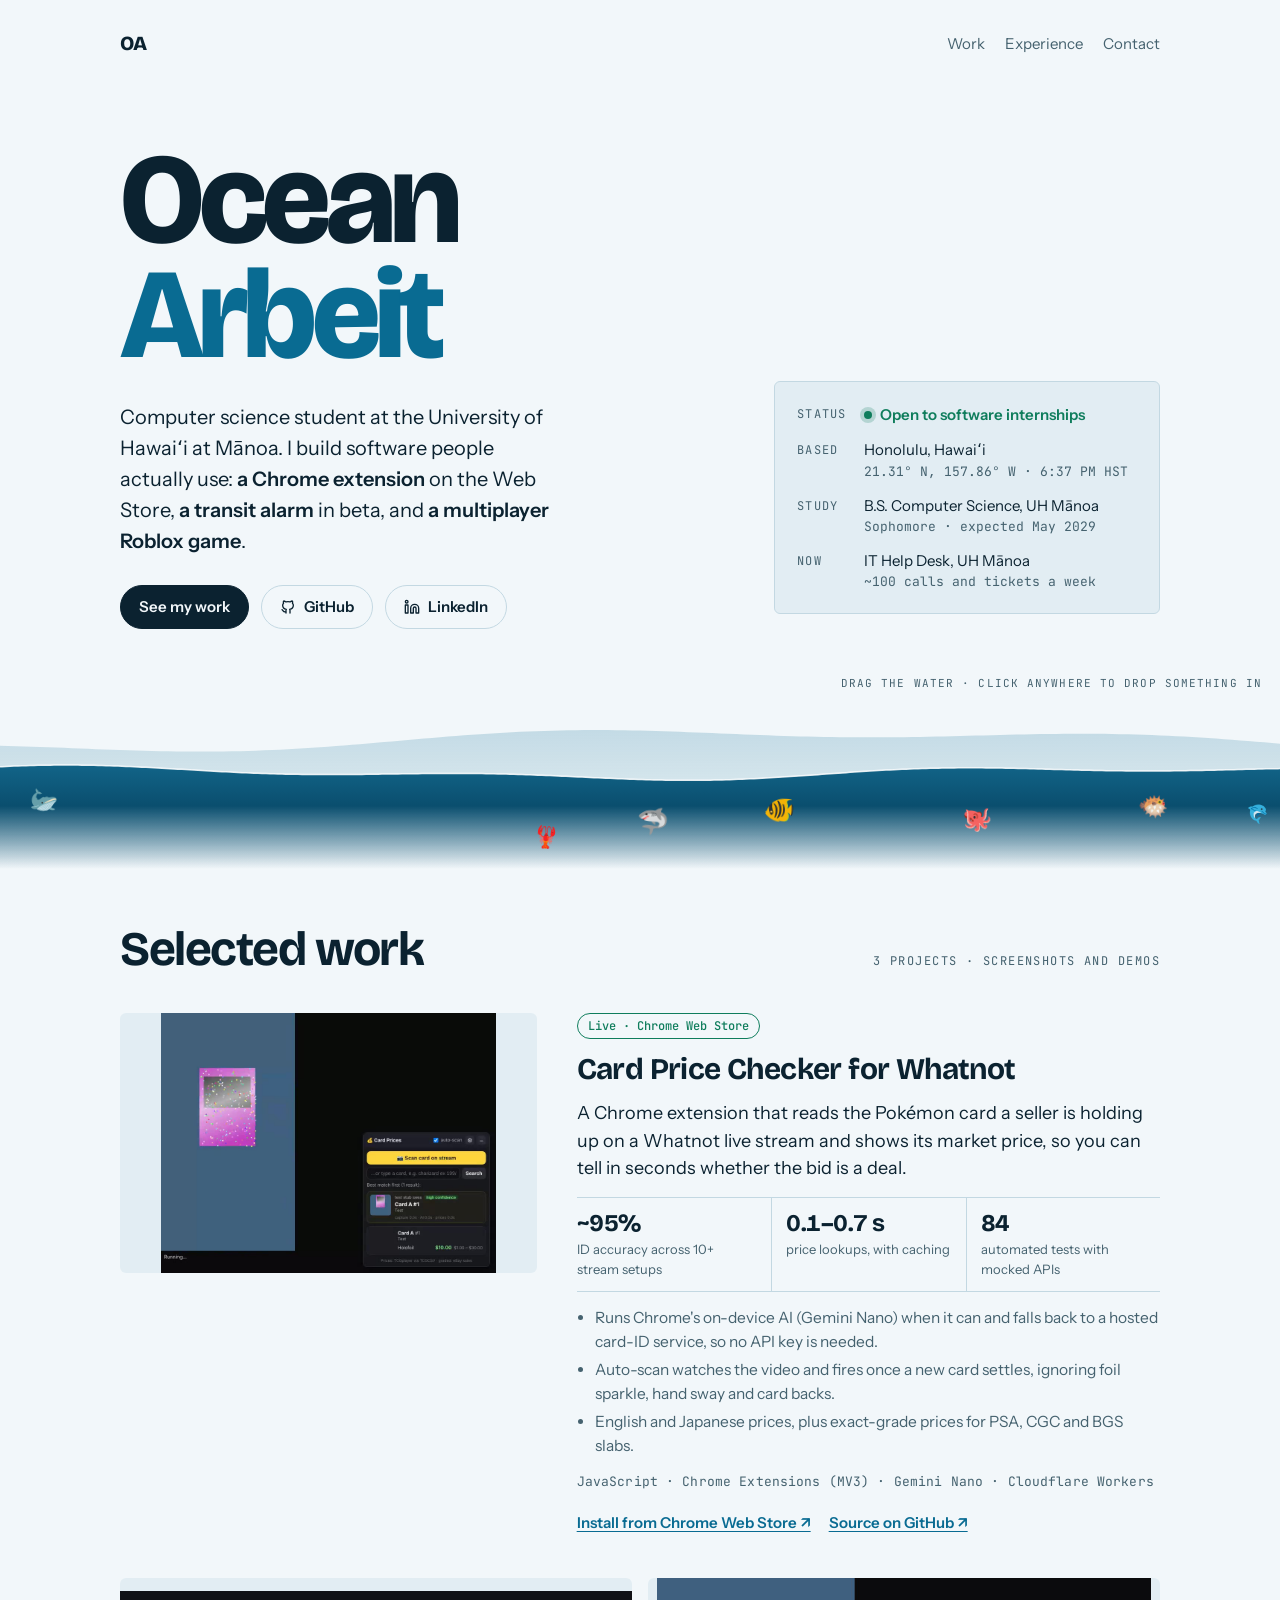
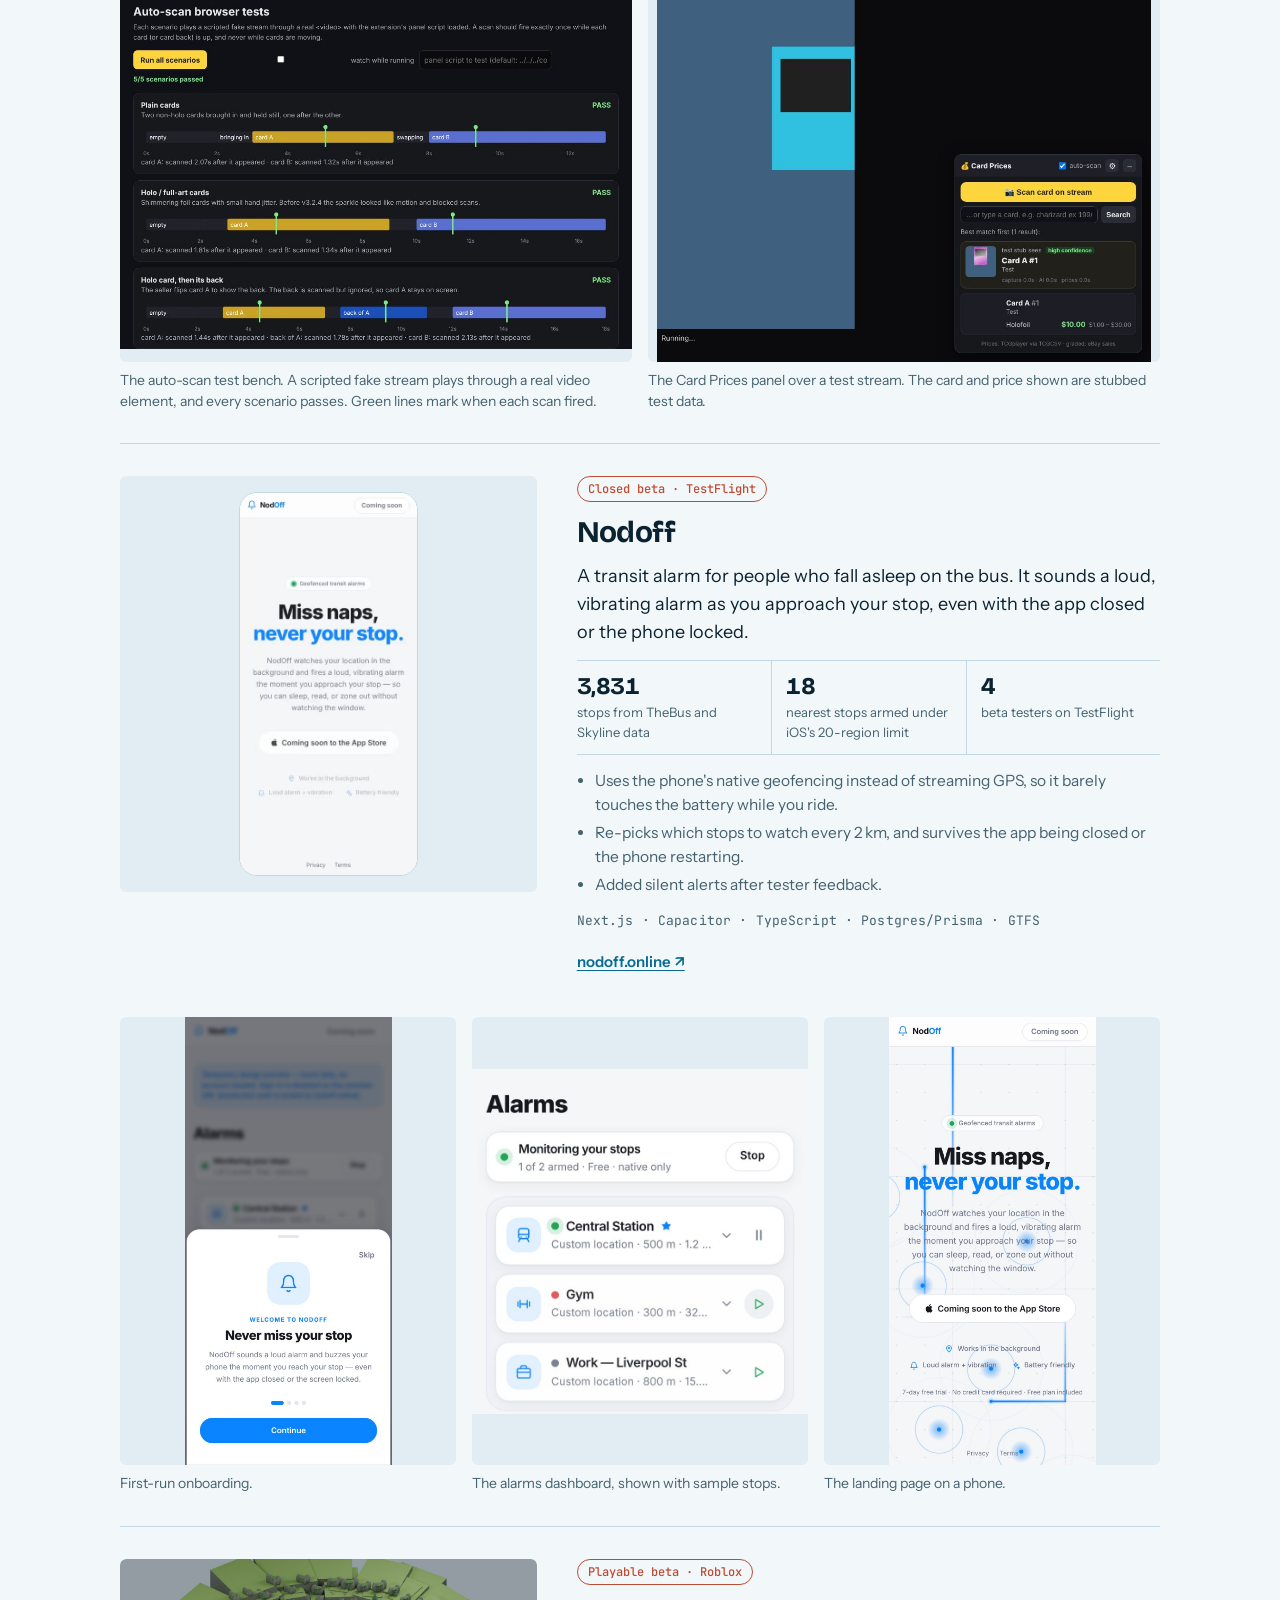
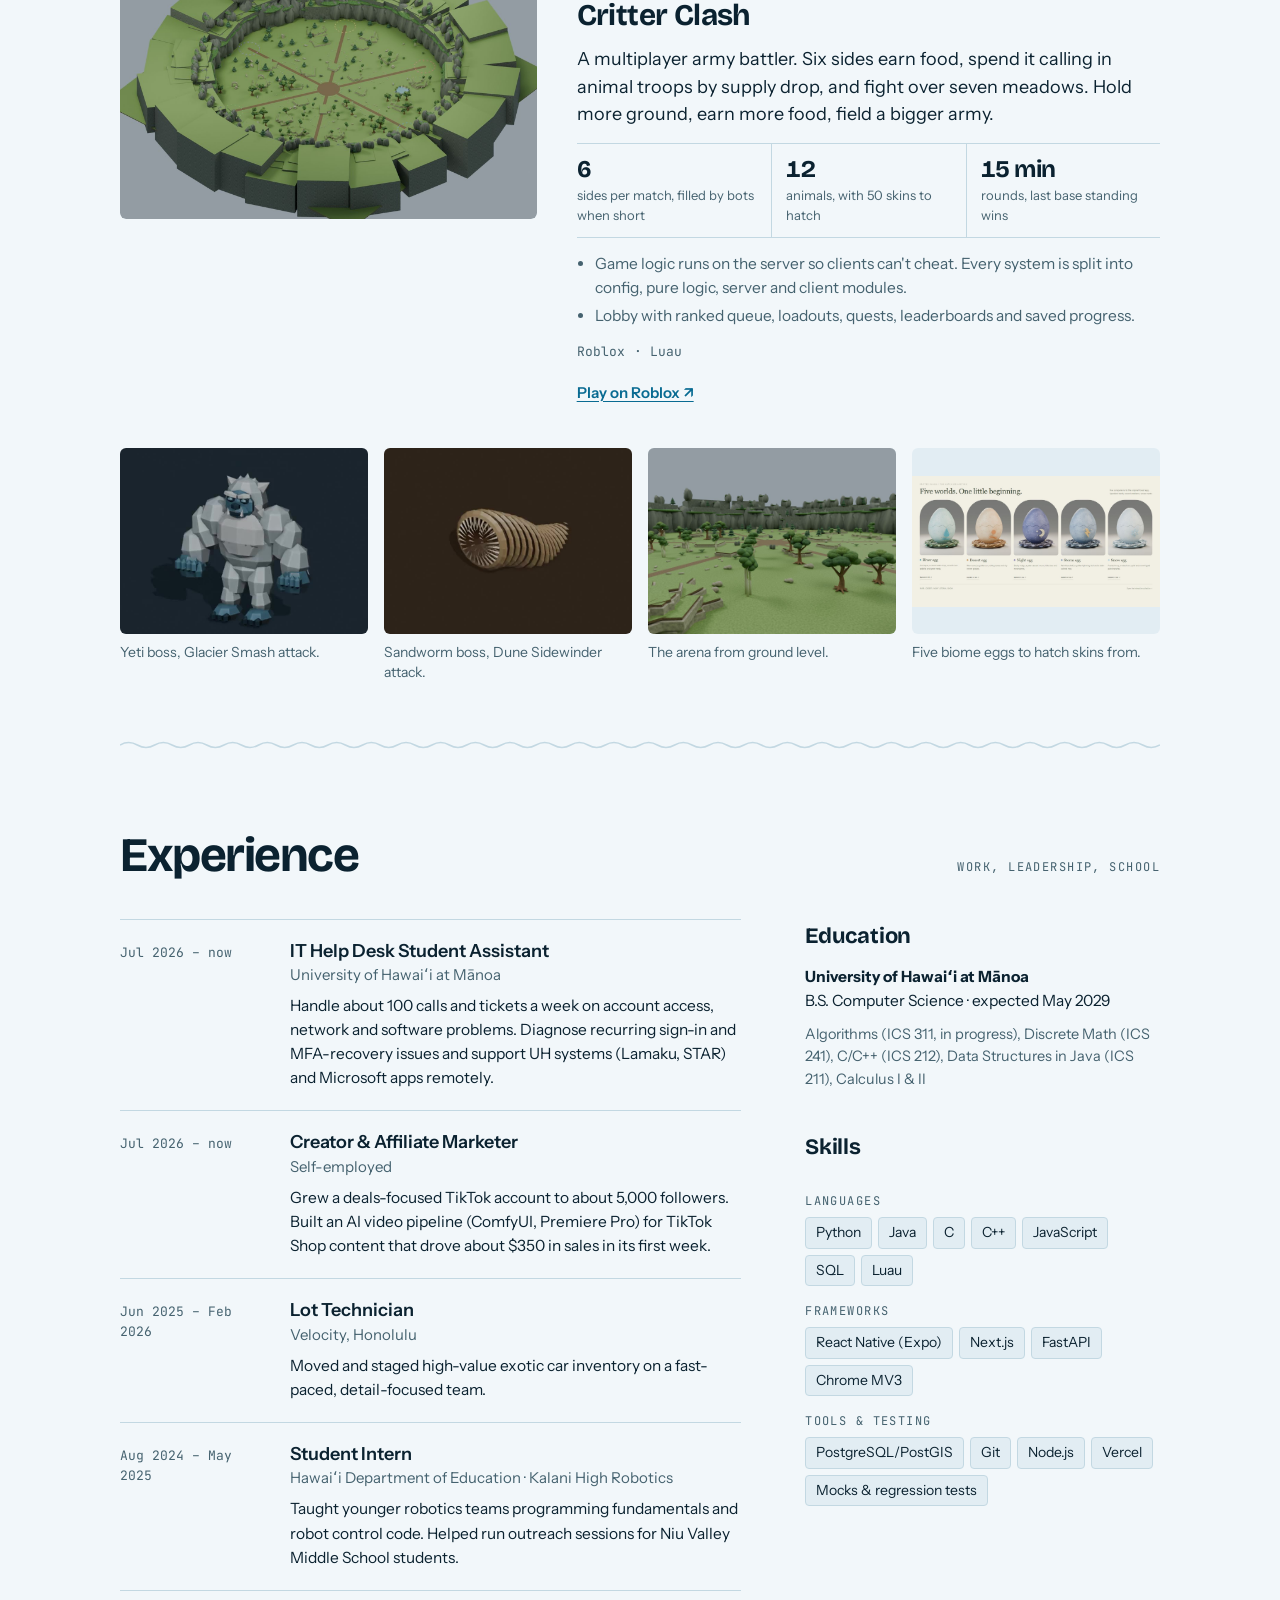
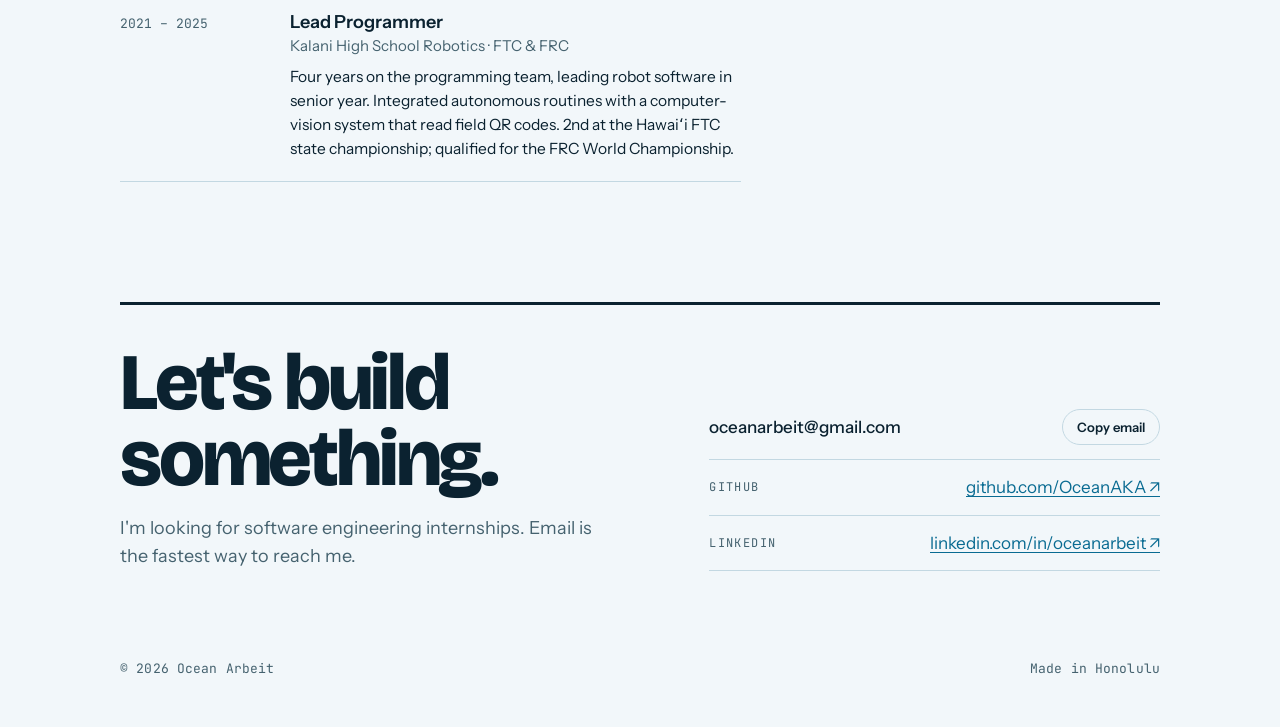
==== index.html @ 1c39ce7b "Smooth the water surface Pokes now spread over a wide cosine-squared bell instead of a five-column n" ====
<!doctype html>
<html lang="en">
<head>
<meta charset="utf-8">
<meta name="viewport" content="width=device-width, initial-scale=1, viewport-fit=cover">
<title>Ocean Arbeit</title>
<meta name="description" content="Ocean Arbeit, computer science student at the University of Hawaiʻi at Mānoa. Projects, experience and contact.">
<link rel="preconnect" href="https://fonts.googleapis.com">
<link rel="preconnect" href="https://fonts.gstatic.com" crossorigin>
<link rel="stylesheet" href="https://fonts.googleapis.com/css2?family=Bricolage+Grotesque:opsz,wght@12..96,500;12..96,700;12..96,800&family=Instrument+Sans:wght@400;500;600&family=JetBrains+Mono:wght@400;500&display=swap">
<style>
/* Layout: one 1120px column; hero over an animated sea band, work rows, experience list, contact. Theme: shoreline — pale sea-glass light theme, deep-water dark theme. */
:root {
  --bg: #F2F7FA;
  --surface: #E2EDF3;
  --line: #C3D8E2;
  --fg: #0B2230;
  --muted: #45626F;
  --accent: #096B92;
  --accent-soft: #CFE6F0;
  --warm: #BE4B33;
  --ok: #0F7D5C;
  --bg-deep: #C8DCEA;
  --spark: rgba(10, 90, 130, 0.6);
  --kelp-1: #2F7D5B;
  --kelp-2: #45936B;
  --sea-back: rgba(9, 107, 146, 0.20);
  --sea-front-a: #19789F;
  --sea-front-b: #0A4E6E;
  --foam: rgba(255, 255, 255, 0.85);
  --font-display: "Bricolage Grotesque", "Avenir Next", "Segoe UI", system-ui, sans-serif;
  --font-body: "Instrument Sans", "Helvetica Neue", "Segoe UI", system-ui, sans-serif;
  --font-mono: "JetBrains Mono", ui-monospace, "SFMono-Regular", Menlo, Consolas, monospace;
}
@media (prefers-color-scheme: dark) {
  :root:not([data-theme="light"]) {
    --bg: #06121C; --surface: #0C1F2D; --line: #1C3A4D; --fg: #DCEBF3; --muted: #92AFC0;
    --accent: #4FC3E8; --accent-soft: #0E3345; --warm: #F2936C; --ok: #5BD6A8;
    --bg-deep: #01060C;
    --spark: rgba(140, 235, 255, 0.85);
    --kelp-1: #1E5C45;
    --kelp-2: #2E7E5B;
    --sea-back: rgba(79, 195, 232, 0.13); --sea-front-a: #11425D; --sea-front-b: #081F2E; --foam: rgba(126, 206, 235, 0.55);
    color-scheme: dark;
  }
}
:root[data-theme="dark"] {
  --bg: #06121C; --surface: #0C1F2D; --line: #1C3A4D; --fg: #DCEBF3; --muted: #92AFC0;
  --accent: #4FC3E8; --accent-soft: #0E3345; --warm: #F2936C; --ok: #5BD6A8;
  --bg-deep: #01060C;
  --spark: rgba(140, 235, 255, 0.85);
  --kelp-1: #1E5C45;
  --kelp-2: #2E7E5B;
  --sea-back: rgba(79, 195, 232, 0.13); --sea-front-a: #11425D; --sea-front-b: #081F2E; --foam: rgba(126, 206, 235, 0.55);
  color-scheme: dark;
}

* { box-sizing: border-box; }
html, body { margin: 0; overflow-x: clip; }
html { scrollbar-width: none; }
html::-webkit-scrollbar, body::-webkit-scrollbar { display: none; }
body {
  background: var(--bg);
  transition: background-color 0.3s linear;
  color: var(--fg);
  font-family: var(--font-body);
  font-size: 17px;
  line-height: 1.55;
  -webkit-font-smoothing: antialiased;
}
/* Krillion-style descent: the page darkens with scroll depth (--depth01 set by the gauge) */
@supports (background: color-mix(in oklab, red 50%, blue)) {
  body { background: color-mix(in oklab, var(--bg-deep) calc(var(--depth01, 0) * 100%), var(--bg)); }
}
a { color: var(--accent); text-underline-offset: 3px; text-decoration-thickness: 1px; }
a:hover { text-decoration-thickness: 2px; }
:focus-visible { outline: 2px solid var(--accent); outline-offset: 3px; border-radius: 3px; }
h1, h2, h3 { font-family: var(--font-display); text-wrap: balance; margin: 0; }
p { margin: 0; }

.wrap {
  max-width: 1120px;
  margin: 0 auto;
  padding-left: max(16px, env(safe-area-inset-left, 0px));
  padding-right: max(16px, env(safe-area-inset-right, 0px));
}
@media (min-width: 720px) {
  .wrap { padding-left: max(40px, env(safe-area-inset-left, 0px)); padding-right: max(40px, env(safe-area-inset-right, 0px)); }
}

.mono { font-family: var(--font-mono); font-size: 13px; letter-spacing: 0.01em; }
.label {
  font-family: var(--font-mono);
  font-size: 12px;
  text-transform: uppercase;
  letter-spacing: 0.12em;
  color: var(--muted);
}

/* Top bar */
.top { padding-block: 22px; display: flex; justify-content: space-between; align-items: center; gap: 16px; flex-wrap: wrap; }
.mark { font-family: var(--font-display); font-weight: 800; font-size: 20px; color: var(--fg); text-decoration: none; letter-spacing: -0.02em; }
.nav { display: flex; gap: 20px; flex-wrap: wrap; }
.nav a { color: var(--muted); text-decoration: none; font-size: 15px; padding-block: 10px; }
.nav a:hover { color: var(--fg); }

/* Hero */
.hero {
  display: grid;
  grid-template-columns: minmax(0, 1.55fr) minmax(0, 1fr);
  gap: 56px;
  align-items: end;
  padding-block: 56px 40px;
}
.hero h1 {
  font-size: clamp(56px, 10vw, 128px);
  font-weight: 800;
  line-height: 0.9;
  letter-spacing: -0.045em;
}
.hero h1 span { display: block; color: var(--accent); }
.intro { margin-top: 28px; font-size: 20px; max-width: 34ch; color: var(--fg); }
.intro strong { font-weight: 600; }
.hero-links { margin-top: 28px; display: flex; gap: 12px; flex-wrap: wrap; }
.btn {
  display: inline-flex; align-items: center; gap: 8px;
  min-height: 44px; padding: 0 18px;
  border-radius: 999px;
  font-weight: 600; font-size: 15px;
  text-decoration: none;
  border: 1px solid var(--line);
  color: var(--fg);
  background: transparent;
  cursor: pointer;
  font-family: var(--font-body);
}
.btn:hover { border-color: var(--fg); }
.btn.primary { background: var(--fg); color: var(--bg); border-color: var(--fg); }
.btn.primary:hover { background: var(--accent); border-color: var(--accent); }
.btn svg { width: 16px; height: 16px; }

.field {
  border: 1px solid var(--line);
  border-radius: 6px;
  background: var(--surface);
  padding: 20px 22px;
  display: grid;
  grid-template-columns: auto minmax(0, 1fr);
  column-gap: 18px;
  row-gap: 12px;
  font-size: 15px;
}
.field dt { font-family: var(--font-mono); font-size: 12px; text-transform: uppercase; letter-spacing: 0.1em; color: var(--muted); padding-top: 3px; }
.field dd { margin: 0; min-width: 0; }
.field .sub { color: var(--muted); font-size: 13px; font-family: var(--font-mono); }
.status { display: inline-flex; align-items: center; gap: 8px; font-weight: 600; color: var(--ok); }
.status::before { content: ""; width: 8px; height: 8px; border-radius: 50%; background: var(--ok); box-shadow: 0 0 0 4px color-mix(in srgb, var(--ok) 22%, transparent); }
#clock { font-variant-numeric: tabular-nums; }

/* The sea: a full-bleed animated water band under the hero. Pointer strokes ripple it; a press splashes. */
.sea {
  position: relative;
  height: 200px;
  touch-action: pan-y; /* vertical scroll still works over the water on touch */
}
.sea canvas { position: absolute; inset: 0; width: 100%; height: 100%; display: block; cursor: pointer; }
.sea .hint {
  position: absolute; right: max(18px, env(safe-area-inset-right, 0px)); top: 6px;
  font-family: var(--font-mono); font-size: 11px; letter-spacing: 0.1em; text-transform: uppercase;
  color: var(--muted); pointer-events: none;
}

/* The deep: full-page layer for drops, zone animals and bioluminescence */
#deep-canvas { position: fixed; inset: 0; width: 100%; height: 100%; z-index: -1; pointer-events: none; }

/* Depth gauge: stands in for the hidden scrollbar */
.depth {
  position: fixed; right: 10px; top: 50%;
  transform: translateY(-50%);
  writing-mode: vertical-rl;
  font-family: var(--font-mono); font-size: 11px; letter-spacing: 0.12em;
  color: var(--muted);
  opacity: 0; transition: opacity 0.4s ease;
  pointer-events: none; z-index: 5;
  font-variant-numeric: tabular-nums;
}
.depth[data-on="true"] { opacity: 0.85; }

/* Wave rule between sections */
.wave-rule { color: var(--line); height: 12px; }
.wave-rule svg { width: 100%; height: 100%; display: block; }
.wave-rule path { stroke: currentColor; fill: none; stroke-width: 1.5; vector-effect: non-scaling-stroke; }

/* Sections */
section { padding-block: 80px 24px; }
#work { padding-top: 56px; }
.sec-head { display: flex; justify-content: space-between; align-items: baseline; gap: 16px; flex-wrap: wrap; margin-bottom: 40px; }
.sec-head h2 { font-size: clamp(32px, 5vw, 48px); font-weight: 700; letter-spacing: -0.03em; line-height: 1; }

/* Work */
.work { display: flex; flex-direction: column; gap: 32px; }
.project {
  display: grid;
  grid-template-columns: minmax(0, 5fr) minmax(0, 7fr);
  gap: 40px;
  padding-bottom: 32px;
  border-bottom: 1px solid var(--line);
}
.project:last-child { border-bottom: 0; }
.figure {
  background: var(--surface);
  border-radius: 6px;
  aspect-ratio: 16 / 10;
  max-width: 100%;
  display: flex;
  align-items: center;
  justify-content: center;
  overflow: hidden;
}
.figure.media { margin: 0; padding: 0; }
.figure video, .figure img { width: 100%; height: 100%; object-fit: contain; display: block; }
.figure video.phone { width: auto; max-width: 100%; height: calc(100% - 32px); border-radius: 18px; border: 1px solid var(--line); background: #fff; }
.figure .zoom { width: 100%; height: 100%; }
.figure .zoom img { object-fit: cover; }

.gallery { grid-column: 1 / -1; display: grid; gap: 16px; }
.figure.tall { aspect-ratio: 1 / 1; }
.gallery.cols-3 .shot .zoom { aspect-ratio: 3 / 4; }
.gallery.cols-2 { grid-template-columns: repeat(2, minmax(0, 1fr)); }
.gallery.cols-3 { grid-template-columns: repeat(3, minmax(0, 1fr)); }
.gallery.cols-4 { grid-template-columns: repeat(4, minmax(0, 1fr)); }
.shot { margin: 0; display: flex; flex-direction: column; gap: 8px; min-width: 0; }
.shot .zoom, .shot video { aspect-ratio: 4 / 3; max-width: 100%; width: 100%; background: var(--surface); border-radius: 6px; }
.shot video { object-fit: cover; display: block; }
.shot img { width: 100%; height: 100%; object-fit: contain; display: block; }
.shot figcaption { font-size: 14px; color: var(--muted); line-height: 1.45; }
.zoom { position: relative; display: block; padding: 0; border: 0; margin: 0; cursor: zoom-in; overflow: hidden; background: var(--surface); border-radius: 6px; }
.zoom img { position: absolute; inset: 0; transition: transform 0.4s ease; }
.zoom:hover img { transform: scale(1.03); }

.lightbox { border: 0; padding: 0; background: transparent; max-width: min(1200px, calc(100vw - 32px)); max-height: calc(100vh - 32px); overflow: visible; }
.lightbox::backdrop { background: rgba(3, 12, 19, 0.88); }
.lightbox figure { margin: 0; display: flex; flex-direction: column; gap: 10px; align-items: center; }
.lightbox img { max-width: 100%; max-height: calc(100vh - 120px); width: auto; height: auto; border-radius: 6px; display: block; }
.lightbox figcaption { color: #DCEBF3; font-size: 15px; max-width: 70ch; text-align: center; }
.lightbox .close { position: absolute; top: -8px; right: -8px; width: 44px; height: 44px; border-radius: 50%; border: 0; background: #DCEBF3; color: #06121C; font-size: 22px; line-height: 1; cursor: pointer; }

.p-body { display: flex; flex-direction: column; gap: 14px; min-width: 0; }
.p-top { display: flex; align-items: center; gap: 10px; flex-wrap: wrap; }
.pill {
  font-family: var(--font-mono); font-size: 12px; font-weight: 500;
  padding: 3px 10px; border-radius: 999px;
  border: 1px solid currentColor;
  line-height: 1.5;
}
.pill.live { color: var(--ok); }
.pill.beta { color: var(--warm); }
.project h3 { font-size: 30px; font-weight: 700; letter-spacing: -0.02em; line-height: 1.1; }
.project .lede { font-size: 18px; max-width: 58ch; }
.facts { list-style: none; margin: 0; padding: 0; display: grid; grid-template-columns: repeat(3, minmax(0, 1fr)); gap: 0; border-top: 1px solid var(--line); border-bottom: 1px solid var(--line); }
.facts li { padding: 12px 14px 12px 0; display: flex; flex-direction: column; gap: 2px; }
.facts li + li { padding-left: 14px; border-left: 1px solid var(--line); }
.facts b { font-family: var(--font-display); font-size: 24px; font-weight: 700; letter-spacing: -0.02em; font-variant-numeric: tabular-nums; line-height: 1.1; }
.facts span { font-size: 13px; color: var(--muted); }
.detail { margin: 0; padding-left: 18px; color: var(--muted); font-size: 15.5px; display: flex; flex-direction: column; gap: 4px; max-width: 64ch; }
.stack { display: flex; flex-wrap: wrap; gap: 6px 14px; color: var(--muted); }
.p-links { display: flex; gap: 18px; flex-wrap: wrap; font-weight: 600; font-size: 15px; }
.p-links a { display: inline-flex; align-items: center; gap: 6px; min-height: 32px; }

/* Experience */
.split { display: grid; grid-template-columns: minmax(0, 7fr) minmax(0, 4fr); gap: 64px; }
.timeline { list-style: none; margin: 0; padding: 0; display: flex; flex-direction: column; }
.timeline li { display: grid; grid-template-columns: 150px minmax(0, 1fr); gap: 20px; padding-block: 20px; border-top: 1px solid var(--line); }
.timeline li:last-child { border-bottom: 1px solid var(--line); }
.when { font-family: var(--font-mono); font-size: 13px; color: var(--muted); font-variant-numeric: tabular-nums; padding-top: 3px; }
.timeline h3 { font-family: var(--font-body); font-size: 18px; font-weight: 600; line-height: 1.3; }
.timeline .org { color: var(--muted); font-size: 15px; }
.timeline p { margin-top: 8px; font-size: 15.5px; max-width: 60ch; }

.side { display: flex; flex-direction: column; gap: 40px; }
.side h3 { font-size: 22px; font-weight: 700; letter-spacing: -0.01em; margin-bottom: 12px; }
.edu p { font-size: 15.5px; }
.edu .course { margin-top: 10px; color: var(--muted); font-size: 14.5px; }
.skills { display: flex; flex-direction: column; gap: 16px; }
.skills .label { margin-bottom: 6px; }
.chips { display: flex; flex-wrap: wrap; gap: 6px; }
.chip { font-size: 14px; padding: 4px 10px; border-radius: 4px; background: var(--surface); border: 1px solid var(--line); }

/* Contact */
.contact { padding-block: 96px 64px; }
.contact-box { display: grid; grid-template-columns: minmax(0, 1.2fr) minmax(0, 1fr); gap: 48px; align-items: end; border-top: 3px solid var(--fg); padding-top: 40px; }
.contact h2 { font-size: clamp(40px, 7vw, 80px); font-weight: 800; letter-spacing: -0.04em; line-height: 0.95; }
.contact p { margin-top: 18px; color: var(--muted); font-size: 18px; max-width: 40ch; }
.reach { display: flex; flex-direction: column; gap: 0; }
.reach-row { display: flex; justify-content: space-between; align-items: center; gap: 12px; padding-block: 14px; border-bottom: 1px solid var(--line); flex-wrap: wrap; }
.reach-row .val { font-size: 17px; font-weight: 500; overflow-wrap: anywhere; min-width: 0; user-select: all; }
.copy { min-height: 36px; padding: 0 14px; font-size: 13px; }
.copy[data-done="true"] { color: var(--ok); border-color: var(--ok); }

footer { padding-block: 24px 48px; color: var(--muted); display: flex; justify-content: space-between; gap: 12px; flex-wrap: wrap; }

/* Motion: one load sequence */
@media (prefers-reduced-motion: no-preference) {
  .rise { animation: rise 0.7s cubic-bezier(.2,.7,.2,1) both; }
  .rise.d1 { animation-delay: 0.08s; } .rise.d2 { animation-delay: 0.16s; } .rise.d3 { animation-delay: 0.24s; }
  @keyframes rise { from { transform: translateY(14px); opacity: 0.001; } to { transform: none; opacity: 1; } }
}

@media (max-width: 860px) {
  .hero { grid-template-columns: minmax(0, 1fr); gap: 40px; padding-block: 32px 56px; }
  .project { grid-template-columns: minmax(0, 1fr); gap: 20px; }
  .split { grid-template-columns: minmax(0, 1fr); gap: 56px; }
  .contact-box { grid-template-columns: minmax(0, 1fr); gap: 32px; }
  .gallery.cols-4 { grid-template-columns: repeat(2, minmax(0, 1fr)); }
}
@media (max-width: 520px) {
  body { font-size: 16px; }
  .intro { font-size: 18px; }
  .facts { grid-template-columns: minmax(0, 1fr); }
  .facts li + li { padding-left: 0; border-left: 0; border-top: 1px solid var(--line); }
  .facts li { flex-direction: row; align-items: baseline; gap: 10px; }
  .timeline li { grid-template-columns: minmax(0, 1fr); gap: 4px; }
  .project h3 { font-size: 26px; }
  section { padding-block: 64px 16px; }
  .sea { height: 130px; }
  .sea .hint { display: none; }
  .depth { right: 4px; }
  .gallery.cols-2 { grid-template-columns: minmax(0, 1fr); }
  .gallery.cols-3 { gap: 10px; }
  .gallery.cols-3 .shot .zoom { aspect-ratio: 9 / 16; }
  .gallery.cols-3 figcaption { font-size: 12.5px; }
  .figure.tall { aspect-ratio: 4 / 5; }
  .gallery { gap: 24px; }
}
</style>

</head>
<body>
<div class="wrap">
  <header class="top">
    <a class="mark" href="#top" aria-label="Ocean Arbeit, back to top">OA</a>
    <nav class="nav" aria-label="Sections">
      <a href="#work">Work</a>
      <a href="#experience">Experience</a>
      <a href="#contact">Contact</a>
    </nav>
  </header>

  <div class="hero" id="top">
    <div>
      <h1 class="rise">Ocean <span>Arbeit</span></h1>
      <p class="intro rise d1">Computer science student at the University of Hawaiʻi at Mānoa. I build software people actually use: <strong>a Chrome extension</strong> on the Web Store, <strong>a transit alarm</strong> in beta, and <strong>a multiplayer Roblox game</strong>.</p>
      <div class="hero-links rise d2">
        <a class="btn primary" href="#work">See my work</a>
        <a class="btn" href="https://github.com/OceanAKA">
          <svg viewBox="0 0 24 24" fill="none" stroke="currentColor" stroke-width="2" stroke-linecap="round" stroke-linejoin="round" aria-hidden="true"><path d="M9 19c-4.3 1.4-4.3-2.5-6-3m12 5v-3.5c0-1 .1-1.4-.5-2 2.8-.3 5.5-1.4 5.5-6a4.6 4.6 0 0 0-1.3-3.2 4.2 4.2 0 0 0-.1-3.2s-1.1-.3-3.5 1.3a12.3 12.3 0 0 0-6.2 0C6.5 2.8 5.4 3.1 5.4 3.1a4.2 4.2 0 0 0-.1 3.2A4.6 4.6 0 0 0 4 9.5c0 4.6 2.7 5.7 5.5 6-.6.6-.6 1.2-.5 2V21"/></svg>
          GitHub
        </a>
        <a class="btn" href="https://linkedin.com/in/oceanarbeit">
          <svg viewBox="0 0 24 24" fill="none" stroke="currentColor" stroke-width="2" stroke-linecap="round" stroke-linejoin="round" aria-hidden="true"><path d="M16 8a6 6 0 0 1 6 6v7h-4v-7a2 2 0 0 0-4 0v7h-4v-7a6 6 0 0 1 6-6z"/><rect x="2" y="9" width="4" height="12"/><circle cx="4" cy="4" r="2"/></svg>
          LinkedIn
        </a>
      </div>
    </div>

    <dl class="field rise d3" aria-label="At a glance">
      <dt>Status</dt>
      <dd><span class="status">Open to software internships</span></dd>
      <dt>Based</dt>
      <dd>Honolulu, Hawaiʻi<div class="sub">21.31° N, 157.86° W · <span id="clock">HST</span></div></dd>
      <dt>Study</dt>
      <dd>B.S. Computer Science, UH Mānoa<div class="sub">Sophomore · expected May 2029</div></dd>
      <dt>Now</dt>
      <dd>IT Help Desk, UH Mānoa<div class="sub">~100 calls and tickets a week</div></dd>
    </dl>
  </div>
</div>

<div class="sea" id="sea" aria-hidden="true">
  <canvas id="sea-canvas"></canvas>
  <span class="hint" id="sea-hint">Drag the water · click anywhere to drop something in</span>
</div>

<div class="wrap">
  <section id="work" aria-labelledby="work-h">
    <div class="sec-head">
      <h2 id="work-h">Selected work</h2>
      <span class="label">3 projects · screenshots and demos</span>
    </div>

    <div class="work">
      <!-- Card Price Checker -->
      <article class="project">
        <figure class="figure media">
          <video src="assets/pricecheck-demo.mp4" poster="assets/pricecheck-demo-poster.jpg" autoplay muted loop playsinline aria-label="Demo: a holo card appears on a test stream and the Card Prices panel scans it automatically"></video>
        </figure>
        <div class="p-body">
          <div class="p-top">
            <span class="pill live">Live · Chrome Web Store</span>
          </div>
          <h3>Card Price Checker for Whatnot</h3>
          <p class="lede">A Chrome extension that reads the Pokémon card a seller is holding up on a Whatnot live stream and shows its market price, so you can tell in seconds whether the bid is a deal.</p>
          <ul class="facts">
            <li><b>~95%</b><span>ID accuracy across 10+ stream setups</span></li>
            <li><b>0.1–0.7 s</b><span>price lookups, with caching</span></li>
            <li><b>84</b><span>automated tests with mocked APIs</span></li>
          </ul>
          <ul class="detail">
            <li>Runs Chrome's on-device AI (Gemini Nano) when it can and falls back to a hosted card-ID service, so no API key is needed.</li>
            <li>Auto-scan watches the video and fires once a new card settles, ignoring foil sparkle, hand sway and card backs.</li>
            <li>English and Japanese prices, plus exact-grade prices for PSA, CGC and BGS slabs.</li>
          </ul>
          <div class="stack mono">JavaScript · Chrome Extensions (MV3) · Gemini Nano · Cloudflare Workers</div>
          <div class="p-links">
            <a href="https://chromewebstore.google.com/detail/card-price-checker-for-wh/ipnheelahlheggemeckmlbckkbfpjboh">Install from Chrome Web Store ↗</a>
            <a href="https://github.com/OceanAKA/WhatnotPriceChecker">Source on GitHub ↗</a>
          </div>
        </div>
        <div class="gallery cols-2">
          <figure class="shot">
            <button class="zoom" type="button" aria-label="Enlarge: auto-scan test results"><img src="assets/pricecheck-bench.jpg" alt="Auto-scan browser test results: 5 of 5 scenarios passed, with timelines marking when each scan fired" width="1000" height="700"></button>
            <figcaption>The auto-scan test bench. A scripted fake stream plays through a real video element, and every scenario passes. Green lines mark when each scan fired.</figcaption>
          </figure>
          <figure class="shot">
            <button class="zoom" type="button" aria-label="Enlarge: Card Prices panel"><img src="assets/pricecheck-panel.jpg" alt="The Card Prices panel beside a test stream, showing a matched card and its price" width="900" height="700"></button>
            <figcaption>The Card Prices panel over a test stream. The card and price shown are stubbed test data.</figcaption>
          </figure>
        </div>
      </article>

      <!-- Nodoff -->
      <article class="project">
        <figure class="figure media tall">
          <video class="phone" src="assets/nodoff-demo.mp4" poster="assets/nodoff-demo-poster.jpg" autoplay muted loop playsinline aria-label="Nodoff landing page with an animated map of stops and alarm zones"></video>
        </figure>
        <div class="p-body">
          <div class="p-top">
            <span class="pill beta">Closed beta · TestFlight</span>
          </div>
          <h3>Nodoff</h3>
          <p class="lede">A transit alarm for people who fall asleep on the bus. It sounds a loud, vibrating alarm as you approach your stop, even with the app closed or the phone locked.</p>
          <ul class="facts">
            <li><b>3,831</b><span>stops from TheBus and Skyline data</span></li>
            <li><b>18</b><span>nearest stops armed under iOS's 20-region limit</span></li>
            <li><b>4</b><span>beta testers on TestFlight</span></li>
          </ul>
          <ul class="detail">
            <li>Uses the phone's native geofencing instead of streaming GPS, so it barely touches the battery while you ride.</li>
            <li>Re-picks which stops to watch every 2 km, and survives the app being closed or the phone restarting.</li>
            <li>Added silent alerts after tester feedback.</li>
          </ul>
          <div class="stack mono">Next.js · Capacitor · TypeScript · Postgres/Prisma · GTFS</div>
          <div class="p-links">
            <a href="https://nodoff.online">nodoff.online ↗</a>
          </div>
        </div>
        <div class="gallery cols-3">
          <figure class="shot">
            <button class="zoom" type="button" aria-label="Enlarge: onboarding"><img src="assets/nodoff-onboarding.jpg" alt="Nodoff onboarding sheet: Never miss your stop" width="780" height="1688"></button>
            <figcaption>First-run onboarding.</figcaption>
          </figure>
          <figure class="shot">
            <button class="zoom" type="button" aria-label="Enlarge: alarms dashboard"><img src="assets/nodoff-alarms.jpg" alt="Alarms dashboard listing three stops, one armed and monitoring" width="780" height="800"></button>
            <figcaption>The alarms dashboard, shown with sample stops.</figcaption>
          </figure>
          <figure class="shot">
            <button class="zoom" type="button" aria-label="Enlarge: landing page"><img src="assets/nodoff-landing.jpg" alt="Nodoff landing page: Miss naps, never your stop" width="780" height="1688"></button>
            <figcaption>The landing page on a phone.</figcaption>
          </figure>
        </div>
      </article>

      <!-- Critter Clash -->
      <article class="project">
        <figure class="figure media">
          <button class="zoom" type="button" aria-label="Enlarge: battle map"><img src="assets/critter-map.jpg" alt="Overhead render of the Critter Clash battle map: a cliff-ringed arena with paths meeting at the center" width="1400" height="1050"></button>
        </figure>
        <div class="p-body">
          <div class="p-top">
            <span class="pill beta">Playable beta · Roblox</span>
          </div>
          <h3>Critter Clash</h3>
          <p class="lede">A multiplayer army battler. Six sides earn food, spend it calling in animal troops by supply drop, and fight over seven meadows. Hold more ground, earn more food, field a bigger army.</p>
          <ul class="facts">
            <li><b>6</b><span>sides per match, filled by bots when short</span></li>
            <li><b>12</b><span>animals, with 50 skins to hatch</span></li>
            <li><b>15 min</b><span>rounds, last base standing wins</span></li>
          </ul>
          <ul class="detail">
            <li>Game logic runs on the server so clients can't cheat. Every system is split into config, pure logic, server and client modules.</li>
            <li>Lobby with ranked queue, loadouts, quests, leaderboards and saved progress.</li>
          </ul>
          <div class="stack mono">Roblox · Luau</div>
          <div class="p-links">
            <a href="https://www.roblox.com/games/74973903903329/CritterClash">Play on Roblox ↗</a>
          </div>
        </div>
        <div class="gallery cols-4">
          <figure class="shot">
            <video src="assets/critter-yeti-smash.mp4" poster="assets/critter-yeti-smash-poster.jpg" autoplay muted loop playsinline aria-label="Yeti boss performing its Glacier Smash attack"></video>
            <figcaption>Yeti boss, Glacier Smash attack.</figcaption>
          </figure>
          <figure class="shot">
            <video src="assets/critter-sandworm.mp4" poster="assets/critter-sandworm-poster.jpg" autoplay muted loop playsinline aria-label="Sandworm boss performing its Dune Sidewinder attack"></video>
            <figcaption>Sandworm boss, Dune Sidewinder attack.</figcaption>
          </figure>
          <figure class="shot">
            <button class="zoom" type="button" aria-label="Enlarge: valley view"><img src="assets/critter-valley.jpg" alt="Ground-level render of the battle map with trees, paths and cliffs" width="1200" height="900"></button>
            <figcaption>The arena from ground level.</figcaption>
          </figure>
          <figure class="shot">
            <button class="zoom" type="button" aria-label="Enlarge: egg collection"><img src="assets/critter-eggs.jpg" alt="Five biome eggs: river, desert, night, storm and snow" width="1400" height="741"></button>
            <figcaption>Five biome eggs to hatch skins from.</figcaption>
          </figure>
        </div>
      </article>
    </div>
  </section>

  <div class="wave-rule" aria-hidden="true"><svg viewBox="0 0 1200 12" preserveAspectRatio="none"><path d="M0 6.0 Q 10 1 20 6 Q 30 11 40 6 Q 50 1 60 6 Q 70 11 80 6 Q 90 1 100 6 Q 110 11 120 6 Q 130 1 140 6 Q 150 11 160 6 Q 170 1 180 6 Q 190 11 200 6 Q 210 1 220 6 Q 230 11 240 6 Q 250 1 260 6 Q 270 11 280 6 Q 290 1 300 6 Q 310 11 320 6 Q 330 1 340 6 Q 350 11 360 6 Q 370 1 380 6 Q 390 11 400 6 Q 410 1 420 6 Q 430 11 440 6 Q 450 1 460 6 Q 470 11 480 6 Q 490 1 500 6 Q 510 11 520 6 Q 530 1 540 6 Q 550 11 560 6 Q 570 1 580 6 Q 590 11 600 6 Q 610 1 620 6 Q 630 11 640 6 Q 650 1 660 6 Q 670 11 680 6 Q 690 1 700 6 Q 710 11 720 6 Q 730 1 740 6 Q 750 11 760 6 Q 770 1 780 6 Q 790 11 800 6 Q 810 1 820 6 Q 830 11 840 6 Q 850 1 860 6 Q 870 11 880 6 Q 890 1 900 6 Q 910 11 920 6 Q 930 1 940 6 Q 950 11 960 6 Q 970 1 980 6 Q 990 11 1000 6 Q 1010 1 1020 6 Q 1030 11 1040 6 Q 1050 1 1060 6 Q 1070 11 1080 6 Q 1090 1 1100 6 Q 1110 11 1120 6 Q 1130 1 1140 6 Q 1150 11 1160 6 Q 1170 1 1180 6 Q 1190 11 1200 6"/></svg></div>

  <section id="experience" aria-labelledby="exp-h">
    <div class="sec-head">
      <h2 id="exp-h">Experience</h2>
      <span class="label">Work, leadership, school</span>
    </div>

    <div class="split">
      <ol class="timeline" reversed>
        <li>
          <div class="when">Jul 2026 – now</div>
          <div>
            <h3>IT Help Desk Student Assistant</h3>
            <div class="org">University of Hawaiʻi at Mānoa</div>
            <p>Handle about 100 calls and tickets a week on account access, network and software problems. Diagnose recurring sign-in and MFA-recovery issues and support UH systems (Lamaku, STAR) and Microsoft apps remotely.</p>
          </div>
        </li>
        <li>
          <div class="when">Jul 2026 – now</div>
          <div>
            <h3>Creator &amp; Affiliate Marketer</h3>
            <div class="org">Self-employed</div>
            <p>Grew a deals-focused TikTok account to about 5,000 followers. Built an AI video pipeline (ComfyUI, Premiere Pro) for TikTok Shop content that drove about $350 in sales in its first week.</p>
          </div>
        </li>
        <li>
          <div class="when">Jun 2025 – Feb 2026</div>
          <div>
            <h3>Lot Technician</h3>
            <div class="org">Velocity, Honolulu</div>
            <p>Moved and staged high-value exotic car inventory on a fast-paced, detail-focused team.</p>
          </div>
        </li>
        <li>
          <div class="when">Aug 2024 – May 2025</div>
          <div>
            <h3>Student Intern</h3>
            <div class="org">Hawaiʻi Department of Education · Kalani High Robotics</div>
            <p>Taught younger robotics teams programming fundamentals and robot control code. Helped run outreach sessions for Niu Valley Middle School students.</p>
          </div>
        </li>
        <li>
          <div class="when">2021 – 2025</div>
          <div>
            <h3>Lead Programmer</h3>
            <div class="org">Kalani High School Robotics · FTC &amp; FRC</div>
            <p>Four years on the programming team, leading robot software in senior year. Integrated autonomous routines with a computer-vision system that read field QR codes. 2nd at the Hawaiʻi FTC state championship; qualified for the FRC World Championship.</p>
          </div>
        </li>
      </ol>

      <aside class="side">
        <div class="edu">
          <h3>Education</h3>
          <p><strong>University of Hawaiʻi at Mānoa</strong><br>B.S. Computer Science · expected May 2029</p>
          <p class="course">Algorithms (ICS 311, in progress), Discrete Math (ICS 241), C/C++ (ICS 212), Data Structures in Java (ICS 211), Calculus I &amp; II</p>
        </div>
        <div class="skills">
          <h3>Skills</h3>
          <div>
            <div class="label">Languages</div>
            <div class="chips"><span class="chip">Python</span><span class="chip">Java</span><span class="chip">C</span><span class="chip">C++</span><span class="chip">JavaScript</span><span class="chip">SQL</span><span class="chip">Luau</span></div>
          </div>
          <div>
            <div class="label">Frameworks</div>
            <div class="chips"><span class="chip">React Native (Expo)</span><span class="chip">Next.js</span><span class="chip">FastAPI</span><span class="chip">Chrome MV3</span></div>
          </div>
          <div>
            <div class="label">Tools &amp; testing</div>
            <div class="chips"><span class="chip">PostgreSQL/PostGIS</span><span class="chip">Git</span><span class="chip">Node.js</span><span class="chip">Vercel</span><span class="chip">Mocks &amp; regression tests</span></div>
          </div>
        </div>
      </aside>
    </div>
  </section>

  <section class="contact" id="contact" aria-labelledby="contact-h">
    <div class="contact-box">
      <div>
        <h2 id="contact-h">Let's build something.</h2>
        <p>I'm looking for software engineering internships. Email is the fastest way to reach me.</p>
      </div>
      <div class="reach">
        <div class="reach-row">
          <span class="val" id="email">oceanarbeit@gmail.com</span>
          <button class="btn copy" id="copy-email" type="button">Copy email</button>
        </div>
        <div class="reach-row">
          <span class="label">GitHub</span>
          <a href="https://github.com/OceanAKA">github.com/OceanAKA ↗</a>
        </div>
        <div class="reach-row">
          <span class="label">LinkedIn</span>
          <a href="https://linkedin.com/in/oceanarbeit">linkedin.com/in/oceanarbeit ↗</a>
        </div>
      </div>
    </div>
  </section>

  <footer class="mono">
    <span>© 2026 Ocean Arbeit</span>
    <span id="floor">Made in Honolulu</span>
  </footer>
</div>

<div class="depth mono" id="depth" aria-hidden="true">▼ 0 m</div>

<dialog class="lightbox" id="lightbox" aria-label="Enlarged screenshot">
  <figure><img id="lightbox-img" alt=""><figcaption id="lightbox-cap"></figcaption></figure>
  <button class="close" id="lightbox-close" type="button" aria-label="Close">×</button>
</dialog>

<script>
(function () {
  var box = document.getElementById('lightbox');
  var boxImg = document.getElementById('lightbox-img');
  var boxCap = document.getElementById('lightbox-cap');
  document.querySelectorAll('.zoom').forEach(function (b) {
    b.addEventListener('click', function () {
      var img = b.querySelector('img');
      var cap = b.closest('figure').querySelector('figcaption');
      boxImg.src = img.src;
      boxImg.alt = img.alt;
      boxCap.textContent = cap ? cap.textContent : img.alt;
      if (box.showModal) box.showModal();
    });
  });
  document.getElementById('lightbox-close').addEventListener('click', function () { box.close(); });
  box.addEventListener('click', function (e) { if (e.target === box) box.close(); });

  if (window.matchMedia && window.matchMedia('(prefers-reduced-motion: reduce)').matches) {
    document.querySelectorAll('video[autoplay]').forEach(function (v) { v.removeAttribute('autoplay'); v.pause(); v.controls = true; });
  }
})();
(function () {
  var clock = document.getElementById('clock');
  var fmt;
  try {
    fmt = new Intl.DateTimeFormat('en-US', { timeZone: 'Pacific/Honolulu', hour: 'numeric', minute: '2-digit' });
  } catch (e) { fmt = null; }
  function tick() { if (fmt) clock.textContent = fmt.format(new Date()) + ' HST'; }
  tick();
  setInterval(tick, 30000);

  var btn = document.getElementById('copy-email');
  var email = document.getElementById('email');
  function done(label) {
    btn.textContent = label;
    btn.dataset.done = 'true';
    setTimeout(function () { btn.textContent = 'Copy email'; btn.dataset.done = 'false'; }, 2000);
  }
  function selectText() {
    var r = document.createRange();
    r.selectNodeContents(email);
    var s = window.getSelection();
    s.removeAllRanges();
    s.addRange(r);
    done('Selected, press ⌘C');
  }
  btn.addEventListener('click', function () {
    if (navigator.clipboard && navigator.clipboard.writeText) {
      navigator.clipboard.writeText(email.textContent.trim()).then(function () { done('Copied'); }, selectText);
    } else {
      selectText();
    }
  });
})();

/* The water: a 1-D surface simulation (each column springs toward its
   neighbours) riding on two slow ambient swells. Pointer strokes add
   energy where they cross the surface; a click drops a random object
   that splashes in, floats a while and sinks. Sea animals cruise
   below the surface. */
(function () {
  var canvas = document.getElementById('sea-canvas');
  if (!canvas || !canvas.getContext) return;
  var ctx = canvas.getContext('2d');
  var reduce = window.matchMedia && window.matchMedia('(prefers-reduced-motion: reduce)').matches;
  var SP = 4; // px between simulated columns
  var W = 0, H = 0, N = 0, dpr = 1;
  var h = [], v = [], hs = [];
  var colors = {};
  var tNow = 0, lastT = 0, raf = 0, inView = true, poked = false;

  var EMOJI_FONT = '"Apple Color Emoji","Segoe UI Emoji","Noto Color Emoji",sans-serif';
  var DROP_POOL = ['🥥', '🍍', '🌺', '🏐', '🛟', '⭐', '🐚', '🧋', '⚽', '🎲', '👟', '🎧', '🍉', '🩴', '📦'];
  var ANIMAL_POOL = ['🐟', '🐠', '🐡', '🐢', '🦈', '🐙', '🐬', '🦑', '🐋', '🦞'];
  var swimmers = [], drops = [], spray = [];

  function toClear(c) {
    // the same color at alpha 0, so gradients can dissolve into the page
    var m = /^#([0-9a-f]{6})$/i.exec(c.trim());
    if (m) {
      var n = parseInt(m[1], 16);
      return 'rgba(' + (n >> 16 & 255) + ',' + (n >> 8 & 255) + ',' + (n & 255) + ',0)';
    }
    m = /^rgba?\(([^)]+)\)$/.exec(c.trim());
    if (m) {
      var parts = m[1].split(',');
      return 'rgba(' + parts[0] + ',' + parts[1] + ',' + parts[2] + ',0)';
    }
    return 'rgba(10,78,110,0)';
  }

  function readColors() {
    var cs = getComputedStyle(document.documentElement);
    function cv(name, fb) { var x = cs.getPropertyValue(name).trim(); return x || fb; }
    colors = {
      back: cv('--sea-back', 'rgba(9,107,146,0.2)'),
      a: cv('--sea-front-a', '#19789F'),
      b: cv('--sea-front-b', '#0A4E6E'),
      foam: cv('--foam', 'rgba(255,255,255,0.85)')
    };
    colors.bClear = toClear(colors.b);
    colors.backClear = toClear(colors.back);
  }

  function initSwimmers() {
    var n = Math.max(3, Math.min(7, Math.round(W / 190)));
    swimmers = [];
    var used = [];
    for (var k = 0; k < n; k++) {
      var e;
      do { e = ANIMAL_POOL[Math.floor(Math.random() * ANIMAL_POOL.length)]; } while (used.indexOf(e) !== -1 && used.length < ANIMAL_POOL.length);
      used.push(e);
      swimmers.push({
        e: e,
        x: Math.random() * W,
        depth: 0.3 + Math.random() * 0.55, // fraction of the underwater zone
        dir: Math.random() < 0.5 ? -1 : 1,
        sp: 14 + Math.random() * 26,
        size: 17 + Math.random() * 13,
        ph: Math.random() * 6.28,
        bob: 2 + Math.random() * 3
      });
    }
  }

  function resize() {
    dpr = Math.min(window.devicePixelRatio || 1, 2);
    W = canvas.clientWidth; H = canvas.clientHeight;
    canvas.width = Math.max(1, Math.round(W * dpr));
    canvas.height = Math.max(1, Math.round(H * dpr));
    ctx.setTransform(dpr, 0, 0, dpr, 0, 0);
    var n = Math.ceil(W / SP) + 2;
    if (n !== N) { N = n; h = new Array(N).fill(0); v = new Array(N).fill(0); hs = new Array(N).fill(0); }
    if (!swimmers.length) initSwimmers();
    if (reduce) draw(0);
  }

  function step() {
    var i;
    for (i = 0; i < N; i++) {
      var l = h[i > 0 ? i - 1 : i], r = h[i < N - 1 ? i + 1 : i];
      v[i] += ((l + r) * 0.5 - h[i]) * 0.22; // neighbour tension
      v[i] += -h[i] * 0.018; // gravity: pull back to rest level
      v[i] *= 0.975;
    }
    for (i = 0; i < N; i++) {
      h[i] += v[i];
      if (h[i] > 34) { h[i] = 34; v[i] *= 0.4; }
      else if (h[i] < -34) { h[i] = -34; v[i] *= 0.4; }
    }
    // spatial smoothing: narrow spikes round off into soft mounds
    for (i = 0; i < N; i++) {
      var ls = h[i > 0 ? i - 1 : i], rs = h[i < N - 1 ? i + 1 : i];
      hs[i] = h[i] * 0.6 + (ls + rs) * 0.2;
    }
    var swap = h; h = hs; hs = swap;
  }

  function surfaceY(i, t) {
    var x = i * SP;
    return H * 0.52 + h[i]
      + Math.sin(x * 0.006 + t * 0.0012) * 5
      + Math.sin(x * 0.0145 - t * 0.0007) * 3;
  }
  function surfAt(x, t) {
    var i = Math.max(0, Math.min(N - 1, Math.round(x / SP)));
    return surfaceY(i, t);
  }

  function poke(i, amount) {
    if (i < 0 || i > N - 1) return;
    for (var k = -6; k <= 6; k++) {
      var j = i + k;
      if (j < 1 || j > N - 2) continue;
      var w = Math.cos((k / 6.5) * Math.PI / 2);
      v[j] += amount * 0.32 * w * w;
    }
    if (!poked) {
      poked = true;
      var hint = document.getElementById('sea-hint');
      if (hint) hint.style.opacity = '0';
    }
  }

  function splash(x, y, power) {
    poke(Math.round(x / SP), power);
    var n = 6 + Math.round(power);
    for (var k = 0; k < n && spray.length < 90; k++) {
      var a = -Math.PI / 2 + (Math.random() - 0.5) * 1.7;
      var sp = (55 + Math.random() * 150) * (0.4 + power / 14);
      spray.push({ x: x, y: y, vx: Math.cos(a) * sp, vy: Math.sin(a) * sp, life: 0.45 + Math.random() * 0.4 });
    }
  }

  function spawnDrop(clientX, clientY) {
    var rect = canvas.getBoundingClientRect();
    var x = Math.max(8, Math.min(W - 8, clientX - rect.left));
    var y = clientY - rect.top;
    var surf = surfAt(x, tNow);
    var below = y >= surf - 8;
    var d = {
      e: DROP_POOL[Math.floor(Math.random() * DROP_POOL.length)],
      x: x,
      y: below ? surf - 6 : y,
      vy: 30,
      size: 19 + Math.random() * 8,
      rot: (Math.random() - 0.5) * 0.5,
      state: below ? 'float' : 'fall',
      floatT: 0,
      alpha: 1
    };
    if (below) splash(x, surf, 9);
    drops.push(d);
    if (drops.length > 10) drops.shift();
  }

  function update(dt, t) {
    var i;
    for (i = 0; i < swimmers.length; i++) {
      var s = swimmers[i];
      s.x += s.dir * s.sp * dt;
      if (s.x < -46) s.x = W + 44;
      else if (s.x > W + 46) s.x = -44;
    }
    for (i = drops.length - 1; i >= 0; i--) {
      var d = drops[i], surf = surfAt(d.x, t);
      if (d.state === 'fall') {
        d.vy += 950 * dt;
        d.y += d.vy * dt;
        if (d.y >= surf - 4) {
          d.y = surf - 4;
          d.state = 'float';
          splash(d.x, surf, Math.min(13, 4 + d.vy * 0.018));
        }
      } else if (d.state === 'float') {
        d.floatT += dt;
        d.y = surf - d.size * 0.24;
        d.x += Math.sin(t * 0.001 + d.rot * 12) * 5 * dt;
        if (d.floatT > 6.5) d.state = 'sink';
      } else {
        d.y += 17 * dt;
        d.alpha -= 0.4 * dt;
        if (d.alpha <= 0 || d.y > H + 30) drops.splice(i, 1);
      }
    }
    for (i = spray.length - 1; i >= 0; i--) {
      var p = spray[i];
      p.vy += 720 * dt;
      p.x += p.vx * dt;
      p.y += p.vy * dt;
      p.life -= dt;
      if (p.life <= 0) spray.splice(i, 1);
    }
  }

  function surfaceTo(t, startWithMove) {
    // curve through midpoints so the surface renders without corners
    var y0 = surfaceY(0, t);
    if (startWithMove) ctx.moveTo(0, y0); else ctx.lineTo(0, y0);
    var px = 0, py = y0;
    for (var i = 1; i < N; i++) {
      var x = i * SP, y = surfaceY(i, t);
      ctx.quadraticCurveTo(px, py, (px + x) / 2, (py + y) / 2);
      px = x; py = y;
    }
    ctx.lineTo(px, py);
    return px;
  }

  function tracePath(t) {
    ctx.beginPath();
    ctx.moveTo(0, H);
    var lastX = surfaceTo(t, false);
    ctx.lineTo(lastX, H);
    ctx.closePath();
  }

  function drawEmoji(e, x, y, size, flip, rot, alpha) {
    ctx.save();
    ctx.translate(x, y);
    if (flip) ctx.scale(-1, 1);
    if (rot) ctx.rotate(rot);
    ctx.globalAlpha = alpha;
    ctx.font = size + 'px ' + EMOJI_FONT;
    ctx.textAlign = 'center';
    ctx.textBaseline = 'middle';
    ctx.fillText(e, 0, 0);
    ctx.restore();
  }

  function draw(t) {
    ctx.clearRect(0, 0, W, H);
    var x, i;
    // back swell
    ctx.beginPath();
    ctx.moveTo(0, H);
    for (x = 0; x <= W; x += 8) {
      ctx.lineTo(x, H * 0.36 + Math.sin(x * 0.004 + t * 0.00045) * 9 + Math.sin(x * 0.0105 - t * 0.0003) * 5);
    }
    ctx.lineTo(W, H);
    ctx.closePath();
    var gb = ctx.createLinearGradient(0, H * 0.3, 0, H);
    gb.addColorStop(0, colors.back);
    gb.addColorStop(1, colors.backClear);
    ctx.fillStyle = gb;
    ctx.fill();
    // water body, dissolving into the page below so the ocean continues
    tracePath(t);
    var g = ctx.createLinearGradient(0, H * 0.3, 0, H);
    g.addColorStop(0, colors.a);
    g.addColorStop(0.55, colors.b);
    g.addColorStop(1, colors.bClear);
    ctx.fillStyle = g;
    ctx.fill();
    // underwater: animals and sinking objects, clipped to the water body
    ctx.save();
    tracePath(t);
    ctx.clip();
    for (i = 0; i < swimmers.length; i++) {
      var s = swimmers[i];
      var surf = surfAt(s.x, t);
      var yS = surf + 10 + (H - surf - 16) * s.depth + Math.sin(t * 0.0015 + s.ph) * s.bob;
      // emoji sea animals face left by default; flip when swimming right
      drawEmoji(s.e, s.x, yS, s.size, s.dir > 0, Math.sin(t * 0.001 + s.ph) * 0.08, 0.95);
    }
    for (i = 0; i < drops.length; i++) {
      if (drops[i].state === 'sink') {
        var dS = drops[i];
        drawEmoji(dS.e, dS.x, dS.y, dS.size, false, dS.rot + Math.sin(t * 0.002) * 0.2, Math.max(0, dS.alpha) * 0.9);
      }
    }
    ctx.restore();
    // foam line
    ctx.beginPath();
    surfaceTo(t, true);
    ctx.strokeStyle = colors.foam;
    ctx.lineWidth = 1.5;
    ctx.stroke();
    // falling and floating objects ride above the surface
    for (i = 0; i < drops.length; i++) {
      var d = drops[i];
      if (d.state === 'sink') continue;
      var rot = d.state === 'float' ? d.rot + Math.sin(t * 0.0022 + d.rot * 9) * 0.18 : d.rot;
      drawEmoji(d.e, d.x, d.y, d.size, false, rot, 1);
    }
    // spray droplets
    ctx.fillStyle = colors.foam;
    for (i = 0; i < spray.length; i++) {
      var pS = spray[i];
      ctx.globalAlpha = Math.max(0, Math.min(1, pS.life * 2));
      ctx.beginPath();
      ctx.arc(pS.x, pS.y, 1.8, 0, 6.2832);
      ctx.fill();
    }
    ctx.globalAlpha = 1;
  }

  function loop(t) {
    raf = 0;
    if (!inView || document.hidden) return;
    tNow = t;
    var dt = Math.min(0.05, Math.max(0, (t - lastT) / 1000));
    lastT = t;
    step(); step();
    update(dt, t);
    draw(t);
    raf = requestAnimationFrame(loop);
  }
  function play() {
    if (!reduce && !raf && inView && !document.hidden) {
      lastT = performance.now();
      raf = requestAnimationFrame(loop);
    }
  }

  function colAt(clientX) {
    var rect = canvas.getBoundingClientRect();
    return Math.round((clientX - rect.left) / SP);
  }

  readColors();
  resize();

  if (!reduce) {
    var lastX = null, lastY = null;
    canvas.addEventListener('pointermove', function (e) {
      if (lastX !== null) {
        var dx = e.clientX - lastX, dy = e.clientY - lastY;
        var imp = Math.max(-4, Math.min(4, dy * 0.18)) + (Math.random() - 0.5) * Math.min(3, Math.abs(dx) * 0.12);
        if (imp !== 0) poke(colAt(e.clientX), imp);
      }
      lastX = e.clientX; lastY = e.clientY;
    });
    canvas.addEventListener('pointerleave', function () { lastX = lastY = null; });
    canvas.addEventListener('pointerdown', function (e) { spawnDrop(e.clientX, e.clientY); });

    if ('IntersectionObserver' in window) {
      new IntersectionObserver(function (entries) {
        inView = entries[0].isIntersecting;
        play();
      }).observe(canvas);
    }
    document.addEventListener('visibilitychange', play);
    play();
  }

  window.addEventListener('resize', resize);
  var dark = window.matchMedia ? window.matchMedia('(prefers-color-scheme: dark)') : null;
  function onTheme() { readColors(); if (reduce) draw(tNow); }
  if (dark) { if (dark.addEventListener) dark.addEventListener('change', onTheme); else if (dark.addListener) dark.addListener(onTheme); }
  if ('MutationObserver' in window) {
    new MutationObserver(onTheme).observe(document.documentElement, { attributes: true, attributeFilter: ['data-theme'] });
  }

  // Hooks for the page-wide deep layer below
  window.__sea = {
    calm: function () {
      var m = 0, mx = 0, i;
      for (i = 0; i < N; i++) { m += h[i]; if (Math.abs(h[i]) > mx) mx = Math.abs(h[i]); }
      return { mean: +(m / N).toFixed(2), max: +mx.toFixed(2) };
    },
    visible: function () {
      var r = canvas.getBoundingClientRect();
      return r.bottom > -40 && r.top < window.innerHeight + 40;
    },
    splash: function (clientX, power) {
      var r = canvas.getBoundingClientRect();
      var x = Math.max(4, Math.min(W - 4, clientX - r.left));
      splash(x, surfAt(x, tNow), power);
    },
    dropAt: function (clientX, e) {
      var r = canvas.getBoundingClientRect();
      var x = Math.max(8, Math.min(W - 8, clientX - r.left));
      drops.push({ e: e, x: x, y: surfAt(x, tNow) - 6, vy: 0, size: 20 + Math.random() * 6, rot: (Math.random() - 0.5) * 0.5, state: 'float', floatT: 0, alpha: 1 });
      if (drops.length > 10) drops.shift();
    }
  };
})();

/* The deep: a fixed page-wide layer behind the content. Click anywhere
   to drop something in. What happens depends on the object and the
   depth: floaters rise to the surface, sinkers settle on the seafloor,
   explosives go off, inflatables implode under midnight-zone pressure,
   and a person can only swim back up from the sunlight zone. Zone
   animals cruise past at their own depths, and bioluminescent specks
   drift up from the deep. */
(function () {
  var reduce = window.matchMedia && window.matchMedia('(prefers-reduced-motion: reduce)').matches;
  var sea = document.getElementById('sea');
  if (reduce || !sea) return;
  var canvas = document.createElement('canvas');
  canvas.id = 'deep-canvas';
  canvas.setAttribute('aria-hidden', 'true');
  document.body.appendChild(canvas);
  var ctx = canvas.getContext('2d');
  if (!ctx) return;

  var EMOJI_FONT = '"Apple Color Emoji","Segoe UI Emoji","Noto Color Emoji",sans-serif';
  var FLOATERS = ['🥥', '🍍', '🛟', '🦆', '🧋', '🏐', '⚽', '🏀', '🎈'];
  var SINKERS = ['⚓', '🪨', '🎳', '📦', '👟', '🎲', '📱', '🐚', '🗿', '🔑'];
  var HUMANS = ['🧍', '🏊', '🤿'];
  var BOOMS = ['🧨', '💣'];
  var INFLATABLE = { '🎈': 1, '🏐': 1, '⚽': 1, '🏀': 1, '🛟': 1 };
  var ZONE_ANIMALS = {
    sun: ['🐠', '🐟', '🐢', '🐬', '🐳'],
    twi: ['🦈', '🐙', '🦑', '🐡', '🪼'],
    mid: ['🦑', '🪼', '🦐', '🐍']
  };

  var W = 0, Hv = 0, dpr = 1, waterDoc = 0, floorDoc = 0;
  var objs = [], animals = [], fx = [], sparks = [];
  var kelp = [], tufts = [], kelpW = 0, kelpC = ['#2F7D5B', '#45936B'];
  var algae = [], drifters = [], ruleDoc = -999, ruleX0 = 0, ruleX1 = 0, twiTop = 0, twiBot = 0;
  var sparkColor = 'rgba(140,235,255,0.85)';
  var lastT = 0, raf = 0, idleTimer = 0, spawnIn = 2, remeasureIn = 3, now = 0;

  function measure() {
    dpr = Math.min(window.devicePixelRatio || 1, 2);
    W = window.innerWidth; Hv = window.innerHeight;
    if (canvas.width !== Math.round(W * dpr) || canvas.height !== Math.round(Hv * dpr)) {
      canvas.width = Math.round(W * dpr);
      canvas.height = Math.round(Hv * dpr);
    }
    ctx.setTransform(dpr, 0, 0, dpr, 0, 0);
    var r = sea.getBoundingClientRect();
    waterDoc = r.top + window.scrollY + r.height * 0.52;
    floorDoc = document.documentElement.scrollHeight - 26;
    var cs = getComputedStyle(document.documentElement);
    sparkColor = (cs.getPropertyValue('--spark') || '').trim() || sparkColor;
    kelpC = [
      (cs.getPropertyValue('--kelp-1') || '').trim() || kelpC[0],
      (cs.getPropertyValue('--kelp-2') || '').trim() || kelpC[1]
    ];
    var rule = document.querySelector('.wave-rule');
    if (rule) {
      var rr = rule.getBoundingClientRect();
      ruleDoc = rr.top + window.scrollY + rr.height;
      ruleX0 = rr.left; ruleX1 = rr.right;
    }
    var scrollMax = Math.max(1, document.documentElement.scrollHeight - Hv);
    twiTop = Math.max(waterDoc + 140, Hv / 2 + (240 / 1050) * scrollMax);
    twiBot = Hv / 2 + (940 / 1050) * scrollMax;
    if (!kelp.length || Math.abs(kelpW - W) > 90) buildKelp();
  }

  function buildKelp() {
    kelpW = W;
    kelp = []; tufts = [];
    var i, n = Math.max(8, Math.round(W / 52));
    for (i = 0; i < n; i++) {
      var tall = Math.random() < 0.2;
      kelp.push({
        x: Math.random() * W,
        h: tall ? 240 + Math.random() * 210 : 50 + Math.random() * 150,
        ph: Math.random() * 6.28,
        amp: 5 + Math.random() * 11,
        w: 1.5 + Math.random() * 1.8,
        c: (Math.random() * 2) | 0,
        leaf: 5 + Math.random() * 8
      });
    }
    var m = Math.round(W / 60);
    for (i = 0; i < m; i++) {
      tufts.push({ x: Math.random() * W, h: 8 + Math.random() * 18, blades: 3 + ((Math.random() * 3) | 0), ph: Math.random() * 6.28, c: (Math.random() * 2) | 0 });
    }
    // algae patches rooted on the wave rule, and sargassum clumps adrift
    // in the twilight band
    algae = []; drifters = [];
    var span = Math.max(60, ruleX1 - ruleX0);
    n = Math.max(6, Math.round(span / 85));
    for (i = 0; i < n; i++) {
      algae.push({
        x: ruleX0 + Math.random() * span,
        h: 9 + Math.random() * 17,
        blades: 4 + ((Math.random() * 4) | 0),
        ph: Math.random() * 6.28,
        c: (Math.random() * 2) | 0
      });
    }
    for (i = 0; i < 6; i++) {
      var blobs = [], bn = 5 + ((Math.random() * 5) | 0), br = 7 + Math.random() * 9, k2;
      for (k2 = 0; k2 < bn; k2++) {
        blobs.push({ dx: (Math.random() - 0.5) * br * 2.4, dy: (Math.random() - 0.5) * br * 1.4, r: 2 + Math.random() * 3.5 });
      }
      drifters.push({ x: Math.random() * W, f: Math.random(), dir: Math.random() < 0.5 ? -1 : 1, sp: 4 + Math.random() * 8, ph: Math.random() * 6.28, blobs: blobs, c: (Math.random() * 2) | 0 });
    }
  }

  function algaeOnScreen() {
    var sy = window.scrollY;
    return (ruleDoc > sy - 40 && ruleDoc - 40 < sy + Hv) || (twiBot > sy && twiTop < sy + Hv);
  }

  function drawAlgae(sy) {
    var i, sgm;
    var ry = ruleDoc - sy;
    if (ry > -40 && ry < Hv + 40) {
      ctx.lineCap = 'round';
      for (i = 0; i < algae.length; i++) {
        var a = algae[i];
        ctx.strokeStyle = kelpC[a.c];
        ctx.globalAlpha = 0.5;
        ctx.lineWidth = 1.3;
        for (sgm = 0; sgm < a.blades; sgm++) {
          var spread = (sgm - (a.blades - 1) / 2) * 3.4;
          var sw = Math.sin(now * 0.0012 + a.ph + sgm * 1.3) * 2.5;
          ctx.beginPath();
          ctx.moveTo(a.x + spread * 0.3, ry + 2);
          ctx.quadraticCurveTo(a.x + spread * 0.7 + sw * 0.5, ry - a.h * 0.55, a.x + spread + sw, ry - a.h);
          ctx.stroke();
        }
      }
      ctx.globalAlpha = 1;
    }
    for (i = 0; i < drifters.length; i++) {
      var d = drifters[i];
      var dy = twiTop + d.f * (twiBot - twiTop) - sy + Math.sin(now * 0.0008 + d.ph) * 10;
      if (dy < -40 || dy > Hv + 40) continue;
      ctx.fillStyle = kelpC[d.c];
      ctx.globalAlpha = 0.3;
      for (sgm = 0; sgm < d.blobs.length; sgm++) {
        var bl = d.blobs[sgm];
        ctx.beginPath();
        ctx.arc(d.x + bl.dx, dy + bl.dy + Math.sin(now * 0.001 + sgm) * 1.5, bl.r, 0, 6.2832);
        ctx.fill();
      }
    }
    ctx.globalAlpha = 1;
  }

  function kelpOnScreen() {
    var sy = window.scrollY;
    return floorDoc - 480 < sy + Hv && floorDoc + 30 > sy;
  }

  function drawKelp(sy) {
    if (!kelpOnScreen()) return;
    var baseY = floorDoc - sy + 8;
    var i, sgm;
    ctx.lineCap = 'round';
    for (i = 0; i < tufts.length; i++) {
      var tf = tufts[i];
      ctx.strokeStyle = kelpC[tf.c];
      ctx.globalAlpha = 0.55;
      ctx.lineWidth = 1.4;
      for (sgm = 0; sgm < tf.blades; sgm++) {
        var spread = (sgm - (tf.blades - 1) / 2) * 5;
        var swayT = Math.sin(now * 0.0011 + tf.ph + sgm) * 3;
        ctx.beginPath();
        ctx.moveTo(tf.x + spread * 0.4, baseY);
        ctx.quadraticCurveTo(tf.x + spread * 0.8, baseY - tf.h * 0.6, tf.x + spread + swayT, baseY - tf.h);
        ctx.stroke();
      }
    }
    var segs = 7;
    for (i = 0; i < kelp.length; i++) {
      var k = kelp[i];
      ctx.strokeStyle = kelpC[k.c];
      ctx.globalAlpha = 0.8;
      ctx.lineWidth = k.w;
      var prevX = k.x, prevY = baseY;
      ctx.beginPath();
      ctx.moveTo(k.x, baseY);
      for (sgm = 1; sgm <= segs; sgm++) {
        var f = sgm / segs;
        var nx = k.x + Math.sin(now * 0.0009 + k.ph + sgm * 0.55) * k.amp * f * f;
        var ny = baseY - k.h * f;
        ctx.quadraticCurveTo(prevX, prevY, (prevX + nx) / 2, (prevY + ny) / 2);
        prevX = nx; prevY = ny;
      }
      ctx.lineTo(prevX, prevY);
      ctx.stroke();
      ctx.globalAlpha = 0.6;
      ctx.lineWidth = Math.max(1, k.w * 0.75);
      for (sgm = 2; sgm <= segs; sgm++) {
        var ff = sgm / segs;
        var bx = k.x + Math.sin(now * 0.0009 + k.ph + sgm * 0.55) * k.amp * ff * ff;
        var by = baseY - k.h * ff;
        var side = sgm % 2 ? 1 : -1;
        var ln = k.leaf * (1 - ff * 0.4);
        ctx.beginPath();
        ctx.moveTo(bx, by);
        ctx.quadraticCurveTo(bx + side * ln * 0.7, by - ln * 0.25, bx + side * ln, by - ln * 0.7);
        ctx.stroke();
      }
    }
    ctx.globalAlpha = 1;
  }

  function metersAt(docY) {
    // same scale as the depth gauge: the metres it reads when this
    // point sits at the centre of the screen
    var max = document.documentElement.scrollHeight - Hv;
    var f = (docY - Hv / 2) / Math.max(1, max);
    return Math.max(0, Math.min(1, f)) * 1050;
  }
  function zoneAt(docY) {
    var m = metersAt(docY);
    return m < 200 ? 'sun' : m < 1000 ? 'twi' : 'mid';
  }
  function viewMeters() {
    var max = document.documentElement.scrollHeight - Hv;
    return max > 0 ? (window.scrollY / max) * 1050 : 0;
  }

  function addFx(f) { if (fx.length < 120) fx.push(f); }
  function bubblesAt(x, y, n, fast) {
    for (var k = 0; k < n; k++) {
      addFx({ type: 'bub', x: x + (Math.random() - 0.5) * 16, y: y + (Math.random() - 0.5) * 10,
        vx: fast ? (Math.random() - 0.5) * 160 : (Math.random() - 0.5) * 20,
        vy: -(30 + Math.random() * (fast ? 160 : 60)),
        r: 1.3 + Math.random() * 2, life: 0.8 + Math.random() * 0.6, t: 0 });
    }
  }

  function crushNow(o) {
    var m = metersAt(o.y);
    return o.e === '🎈' ? m >= 200 : m >= 1000;
  }

  function enterWater(o) {
    bubblesAt(o.x, o.y, 5);
    if (o.cat === 'float') o.state = (INFLATABLE[o.e] && crushNow(o)) ? 'crush' : 'rise';
    else if (o.cat === 'sink') o.state = 'sinking';
    else if (o.cat === 'boom') o.state = 'fuse';
    else {
      var z = zoneAt(o.y);
      if (z === 'sun') o.state = 'swim';
      else { o.state = 'struggle'; o.doom = z === 'mid'; }
    }
    o.t = 0;
  }

  function spawnObject(cx, cy, forceCat) {
    var r = Math.random(), e, cat;
    cat = forceCat || (r < 0.38 ? 'float' : r < 0.72 ? 'sink' : r < 0.9 ? 'human' : 'boom');
    var pool = cat === 'float' ? FLOATERS : cat === 'sink' ? SINKERS : cat === 'human' ? HUMANS : BOOMS;
    e = pool[(Math.random() * pool.length) | 0];
    var o = {
      e: e, cat: cat,
      x: Math.max(12, Math.min(W - 12, cx)),
      y: cy + window.scrollY,
      vx: 0, vy: 0,
      size: e === '🗿' ? 34 : e === '🐳' ? 30 : 20 + Math.random() * 8,
      rot: (Math.random() - 0.5) * 0.4, t: 0, alpha: 1, doom: false,
      state: 'air'
    };
    if (o.y >= waterDoc) enterWater(o);
    objs.push(o);
    if (objs.length > 16) objs.shift();
    wake();
    return o;
  }

  function explode(o) {
    addFx({ type: 'flash', x: o.x, y: o.y, size: 54, life: 0.4, t: 0 });
    addFx({ type: 'ring', x: o.x, y: o.y, r: 6, vr: 260, life: 0.55, t: 0 });
    bubblesAt(o.x, o.y, 22, true);
    var i;
    for (i = 0; i < animals.length; i++) {
      var a = animals[i];
      var dx = a.x - o.x, dy = (a.y - o.y);
      if (dx * dx + dy * dy < 260 * 260) {
        a.dir = dx >= 0 ? 1 : -1;
        a.sp = 160 + Math.random() * 80;
        a.flee = true;
      }
    }
    for (i = 0; i < objs.length; i++) {
      var b = objs[i];
      if (b !== o && Math.abs(b.x - o.x) < 170 && Math.abs(b.y - o.y) < 170) b.vy -= 150;
    }
    if (Math.abs(o.y - waterDoc) < 320 && window.__sea) window.__sea.splash(o.x, 13);
  }

  function pop(o) {
    addFx({ type: 'flash', x: o.x, y: o.y, size: o.size * 1.7, life: 0.32, t: 0 });
    addFx({ type: 'ring', x: o.x, y: o.y, r: 4, vr: 150, life: 0.4, t: 0 });
    bubblesAt(o.x, o.y, 12, true);
  }

  function die(o) {
    bubblesAt(o.x, o.y, 8);
    objs.push({ e: '💀', cat: 'sink', state: 'sinking', x: o.x, y: o.y, vx: 0, vy: 10, size: 19, rot: 0, t: 0, alpha: 1 });
    objs.push({ e: '👻', cat: 'ghost', state: 'ghost', x: o.x, y: o.y, vx: 0, vy: -55, size: 21, rot: 0, t: 0, alpha: 1 });
  }

  function reachSurface(o) {
    if (window.__sea) {
      if (window.__sea.visible()) window.__sea.splash(o.x, 6);
      if (o.e === '🎈') return false; // balloons burst free instead
      window.__sea.dropAt(o.x, o.e);
    }
    return true;
  }

  function update(dt) {
    var i;
    for (i = objs.length - 1; i >= 0; i--) {
      var o = objs[i];
      o.t += dt;
      switch (o.state) {
        case 'air':
          o.vy += (o.e === '🎈' ? -520 : 900) * dt;
          o.y += o.vy * dt;
          if (o.e === '🎈' && o.y - window.scrollY < -140) { objs.splice(i, 1); break; }
          if (o.vy > 0 && o.y >= waterDoc - 4) {
            o.y = waterDoc - 4;
            if (window.__sea && window.__sea.visible()) window.__sea.splash(o.x, Math.min(13, 4 + o.vy * 0.018));
            if (o.cat === 'float') {
              if (reachSurface(o)) objs.splice(i, 1);
            } else enterWater(o);
          }
          break;
        case 'rise':
          o.vy = Math.max(o.vy - 500 * dt, -130);
          o.y += o.vy * dt;
          o.x += Math.sin(now * 0.004 + o.rot * 10) * 14 * dt;
          if (Math.random() < dt * 2) bubblesAt(o.x, o.y + o.size * 0.4, 1);
          if (o.y <= waterDoc + 6) {
            if (o.e === '🎈') { o.state = 'air'; o.vy = -170; if (window.__sea && window.__sea.visible()) window.__sea.splash(o.x, 5); }
            else if (reachSurface(o)) objs.splice(i, 1);
          }
          break;
        case 'sinking':
          o.vy = Math.min(o.vy + 420 * dt, o.e === '🗿' ? 230 : 110);
          o.y += o.vy * dt;
          o.x += Math.sin(now * 0.003 + o.rot * 8) * 10 * dt;
          o.rot += 0.3 * dt;
          if (Math.random() < dt * 1.2) bubblesAt(o.x, o.y, 1);
          if (o.y >= floorDoc - o.size * 0.4) {
            o.y = floorDoc - o.size * 0.4;
            o.state = 'rest';
            o.t = 0;
            bubblesAt(o.x, o.y, o.e === '🗿' ? 10 : 4);
          }
          break;
        case 'rest':
          if (o.t > 10) { o.alpha -= 0.6 * dt; if (o.alpha <= 0) objs.splice(i, 1); }
          break;
        case 'swim':
          o.y += Math.sin(now * 0.005 + o.rot * 9) * 8 * dt;
          o.x += Math.sin(now * 0.002) * 12 * dt;
          if (Math.random() < dt * 1.4) bubblesAt(o.x, o.y, 1);
          if (o.t > 1.5) { o.state = 'rise'; o.vy = -40; }
          break;
        case 'struggle':
          if (Math.random() < dt * 5) bubblesAt(o.x, o.y, 1);
          if (o.t > 1.05) {
            if (o.doom) { die(o); objs.splice(objs.indexOf(o), 1); }
            else { o.state = 'rise'; o.vy = -120; }
          }
          break;
        case 'ghost':
          o.y += o.vy * dt;
          o.x += Math.sin(now * 0.003 + o.rot) * 18 * dt;
          if (o.t > 2.2) o.alpha -= 0.35 * dt;
          if (o.alpha <= 0 || o.y - window.scrollY < -140) objs.splice(i, 1);
          break;
        case 'fuse':
          o.y += 24 * dt;
          if (Math.random() < dt * 6) bubblesAt(o.x, o.y, 1);
          if (o.t > 1.15) { explode(o); objs.splice(i, 1); }
          break;
        case 'crush':
          if (o.t > 0.55) { pop(o); objs.splice(i, 1); }
          break;
      }
    }

    for (i = animals.length - 1; i >= 0; i--) {
      var a = animals[i];
      a.x += a.dir * a.sp * dt;
      if (a.x < -80 || a.x > W + 80) animals.splice(i, 1);
    }

    for (i = 0; i < drifters.length; i++) {
      var dr = drifters[i];
      dr.x += dr.dir * dr.sp * dt;
      if (dr.x < -30) dr.x = W + 28; else if (dr.x > W + 30) dr.x = -28;
    }

    for (i = fx.length - 1; i >= 0; i--) {
      var f = fx[i];
      f.t += dt;
      if (f.type === 'bub') {
        f.x += (f.vx || 0) * dt;
        f.y += f.vy * dt;
        f.vy -= 20 * dt;
      } else if (f.type === 'ring') {
        f.r += f.vr * dt;
      }
      if (f.t >= f.life) fx.splice(i, 1);
    }

    // spawn zone animals in the visible underwater band
    spawnIn -= dt;
    if (spawnIn <= 0) {
      spawnIn = 2 + Math.random() * 2;
      if (animals.length < 6) {
        var y0 = Math.max(waterDoc + 40, window.scrollY + 30);
        var y1 = Math.min(window.scrollY + Hv - 30, floorDoc - 20);
        if (y1 > y0) {
          var docY = y0 + Math.random() * (y1 - y0);
          var pool = ZONE_ANIMALS[zoneAt(docY)];
          var dir = Math.random() < 0.5 ? -1 : 1;
          var z = zoneAt(docY);
          animals.push({
            e: pool[(Math.random() * pool.length) | 0],
            x: dir < 0 ? W + 60 : -60,
            y: docY,
            dir: dir,
            sp: 20 + Math.random() * 30,
            size: z === 'mid' ? 22 + Math.random() * 12 : 17 + Math.random() * 11,
            ph: Math.random() * 6.28,
            bob: 2 + Math.random() * 4,
            flee: false
          });
        }
      }
    }

    // bioluminescent specks track the viewport's depth
    var m = viewMeters();
    var target = m < 420 ? 0 : Math.round(((m - 420) / 630) * 70);
    while (sparks.length < target) {
      sparks.push({ x: Math.random() * W, y: Math.random() * Hv, r: 0.8 + Math.random() * 1.9,
        ph: Math.random() * 6.28, vy: -(4 + Math.random() * 10), big: Math.random() < 0.12 });
    }
    if (sparks.length > target) sparks.length = target;
    for (i = 0; i < sparks.length; i++) {
      var sp = sparks[i];
      sp.y += sp.vy * dt;
      sp.x += Math.sin(now * 0.0006 + sp.ph) * 8 * dt;
      if (sp.y < -6) { sp.y = Hv + 6; sp.x = Math.random() * W; }
    }
  }

  function drawEmoji(e, x, y, size, flip, rot, alpha) {
    ctx.save();
    ctx.translate(x, y);
    if (flip) ctx.scale(-1, 1);
    if (rot) ctx.rotate(rot);
    ctx.globalAlpha = Math.max(0, Math.min(1, alpha));
    ctx.font = Math.round(size) + 'px ' + EMOJI_FONT;
    ctx.textAlign = 'center';
    ctx.textBaseline = 'middle';
    ctx.fillText(e, 0, 0);
    ctx.restore();
  }

  function draw() {
    ctx.clearRect(0, 0, W, Hv);
    var sy = window.scrollY, i;

    ctx.fillStyle = sparkColor;
    for (i = 0; i < sparks.length; i++) {
      var sp = sparks[i];
      var tw = 0.3 + 0.7 * (0.5 + 0.5 * Math.sin(now * 0.002 + sp.ph * 3));
      ctx.globalAlpha = tw;
      ctx.beginPath();
      ctx.arc(sp.x, sp.y, sp.r, 0, 6.2832);
      ctx.fill();
      if (sp.big) {
        ctx.globalAlpha = tw * 0.22;
        ctx.beginPath();
        ctx.arc(sp.x, sp.y, sp.r * 3.2, 0, 6.2832);
        ctx.fill();
      }
    }
    ctx.globalAlpha = 1;

    drawKelp(sy);
    drawAlgae(sy);

    for (i = 0; i < animals.length; i++) {
      var a = animals[i];
      var ay = a.y - sy + Math.sin(now * 0.0015 + a.ph) * a.bob;
      if (ay < -60 || ay > Hv + 60) continue;
      drawEmoji(a.e, a.x, ay, a.size, a.dir > 0, Math.sin(now * 0.001 + a.ph) * 0.08, a.flee ? 0.9 : 0.85);
    }

    for (i = 0; i < objs.length; i++) {
      var o = objs[i];
      var oy = o.y - sy;
      if (oy < -140 || oy > Hv + 140) continue;
      var ox = o.x, rot = o.rot, alpha = o.alpha;
      if (o.state === 'struggle' || o.state === 'crush') {
        ox += (Math.random() - 0.5) * 5;
        oy += (Math.random() - 0.5) * 4;
      }
      if (o.state === 'fuse') alpha = 0.6 + 0.4 * Math.sin(now * 0.03);
      if (o.state === 'ghost') alpha = o.alpha * (0.7 + 0.3 * Math.sin(now * 0.006));
      if (o.state === 'rest') rot = 0.5;
      drawEmoji(o.e, ox, oy, o.size, false, rot, alpha);
    }

    for (i = 0; i < fx.length; i++) {
      var f = fx[i];
      var k = 1 - f.t / f.life;
      var fy = f.y - sy;
      if (f.type === 'bub') {
        ctx.globalAlpha = Math.max(0, k) * 0.8;
        ctx.fillStyle = sparkColor;
        ctx.beginPath();
        ctx.arc(f.x, fy, f.r, 0, 6.2832);
        ctx.fill();
      } else if (f.type === 'ring') {
        ctx.globalAlpha = Math.max(0, k) * 0.9;
        ctx.strokeStyle = sparkColor;
        ctx.lineWidth = 2;
        ctx.beginPath();
        ctx.arc(f.x, fy, f.r, 0, 6.2832);
        ctx.stroke();
      } else if (f.type === 'flash') {
        drawEmoji('💥', f.x, fy, f.size * (1 + (1 - k) * 0.7), false, 0, k);
      }
    }
    ctx.globalAlpha = 1;
  }

  function active() {
    return objs.length > 0 || animals.length > 0 || fx.length > 0 || sparks.length > 0 || viewMeters() >= 420 || kelpOnScreen() || algaeOnScreen();
  }

  function loop(t) {
    raf = 0;
    if (document.hidden) return;
    now = t;
    var dt = Math.min(0.05, Math.max(0.001, (t - lastT) / 1000));
    lastT = t;
    remeasureIn -= dt;
    if (remeasureIn <= 0) { remeasureIn = 3; measure(); }
    update(dt);
    draw();
    if (active()) raf = requestAnimationFrame(loop);
    else {
      ctx.clearRect(0, 0, W, Hv);
      idle();
    }
  }
  function idle() {
    clearTimeout(idleTimer);
    idleTimer = setTimeout(function () { wake(); }, 500);
  }
  function wake() {
    if (!raf && !document.hidden) {
      if (active()) {
        lastT = performance.now();
        raf = requestAnimationFrame(loop);
      } else idle();
    }
  }

  measure();
  window.addEventListener('resize', function () { measure(); });
  document.addEventListener('visibilitychange', function () { if (!document.hidden) wake(); });
  window.addEventListener('scroll', function () { wake(); }, { passive: true });

  var dark = window.matchMedia ? window.matchMedia('(prefers-color-scheme: dark)') : null;
  if (dark) {
    var onT = function () { measure(); };
    if (dark.addEventListener) dark.addEventListener('change', onT); else if (dark.addListener) dark.addListener(onT);
  }
  if ('MutationObserver' in window) {
    new MutationObserver(function () { measure(); }).observe(document.documentElement, { attributes: true, attributeFilter: ['data-theme'] });
  }

  document.addEventListener('click', function (e) {
    if (e.defaultPrevented) return;
    if (e.target && e.target.closest && e.target.closest('a,button,input,select,textarea,video,dialog,label')) return;
    if (e.target && e.target.id === 'sea-canvas') return;
    if (window.getSelection && String(window.getSelection())) return;
    spawnObject(e.clientX, e.clientY);
  });

  window.__deep = { spawn: spawnObject, objs: objs, animals: animals, sparks: sparks };
  wake();
})();

/* Depth gauge: the hidden scrollbar, read as metres below the surface. */
(function () {
  var el = document.getElementById('depth');
  var floor = document.getElementById('floor');
  if (!el) return;
  var ticking = false;
  function update() {
    ticking = false;
    var doc = document.documentElement;
    var max = doc.scrollHeight - window.innerHeight;
    if (max <= 0) { el.dataset.on = 'false'; return; }
    var y = window.scrollY || doc.scrollTop || 0;
    var frac = y / max;
    doc.style.setProperty('--depth01', frac.toFixed(3));
    var m = Math.round(frac * 1050);
    var zone = m < 200 ? 'sunlight zone' : m < 1000 ? 'twilight zone' : 'midnight zone';
    var atFloor = frac > 0.985;
    el.textContent = atFloor ? '▼ seafloor · ' + zone : '▼ ' + m + ' m · ' + zone;
    el.dataset.on = y > 160 ? 'true' : 'false';
    if (floor) floor.textContent = atFloor || frac > 0.9 ? 'Made in Honolulu · you reached the seafloor' : 'Made in Honolulu';
  }
  function onScroll() {
    if (!ticking) { ticking = true; requestAnimationFrame(update); }
  }
  window.addEventListener('scroll', onScroll, { passive: true });
  window.addEventListener('resize', onScroll);
  update();
})();
</script>
</body>
</html>
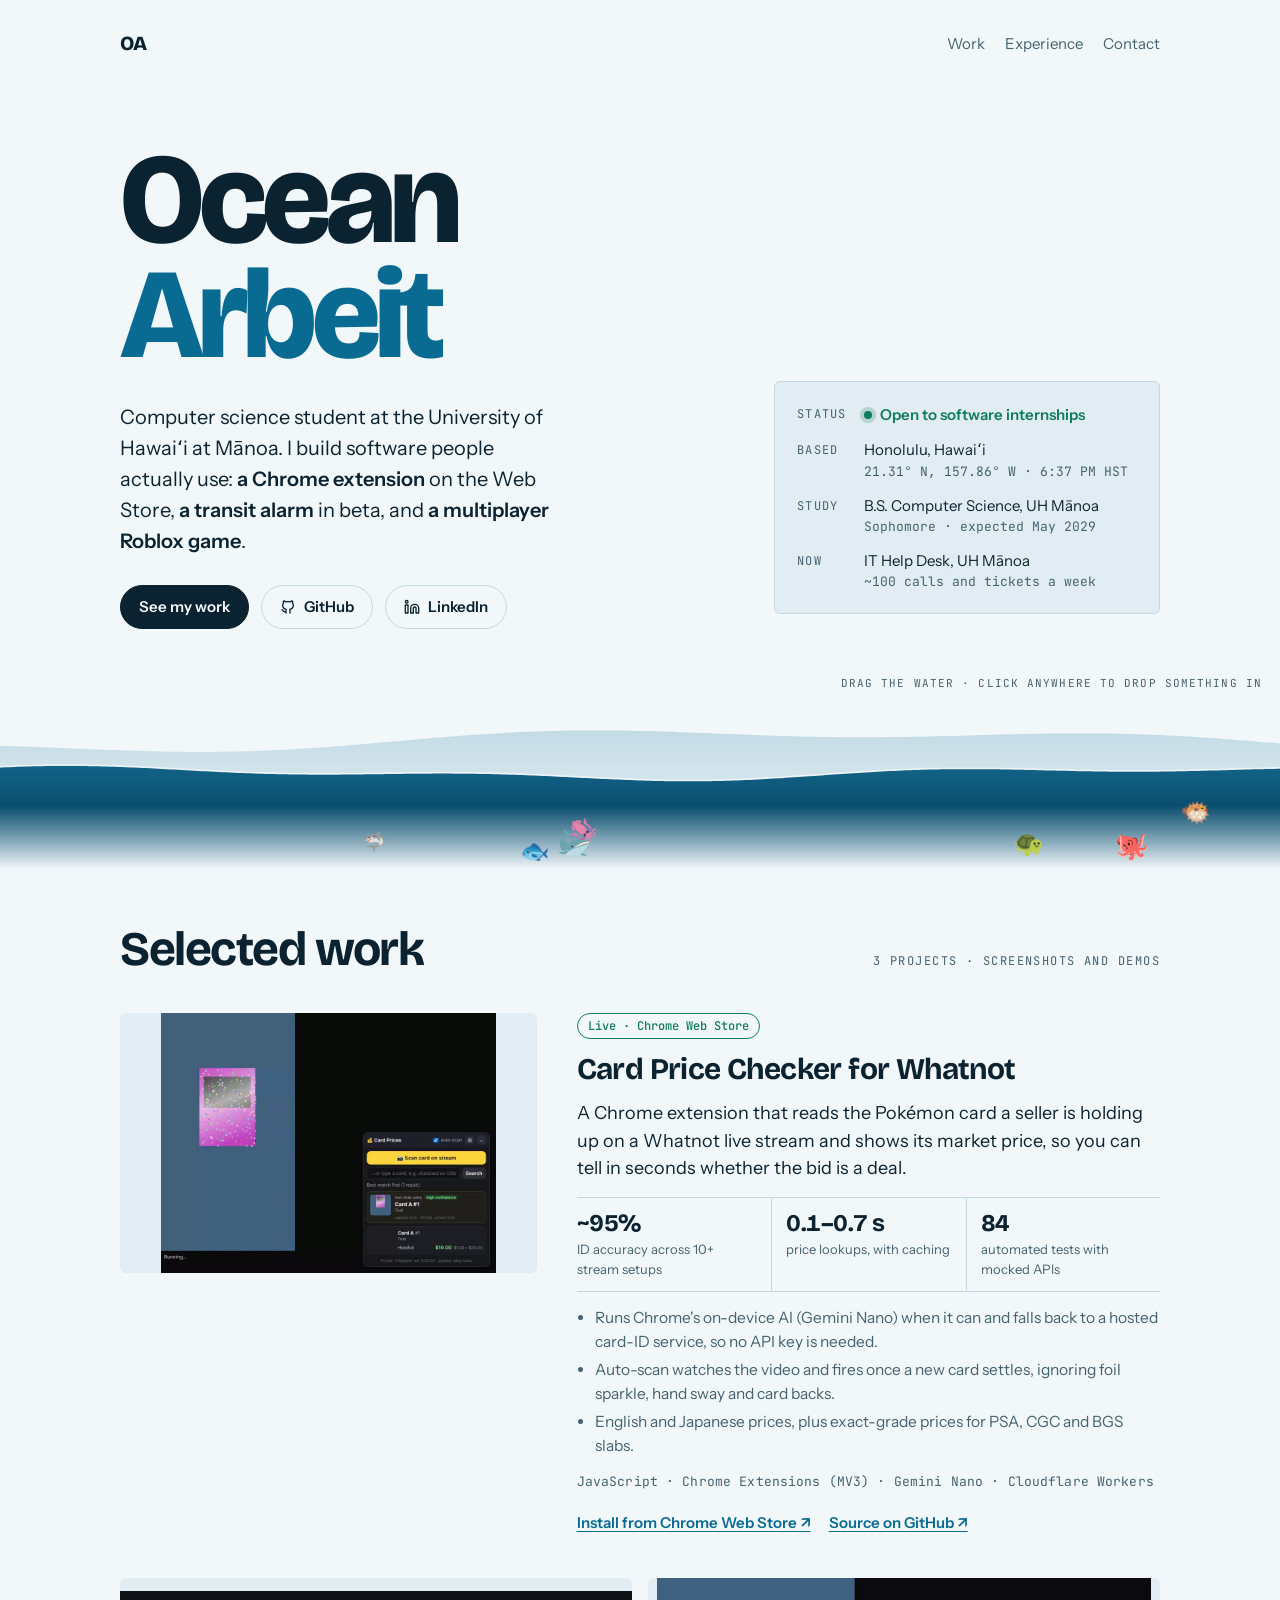
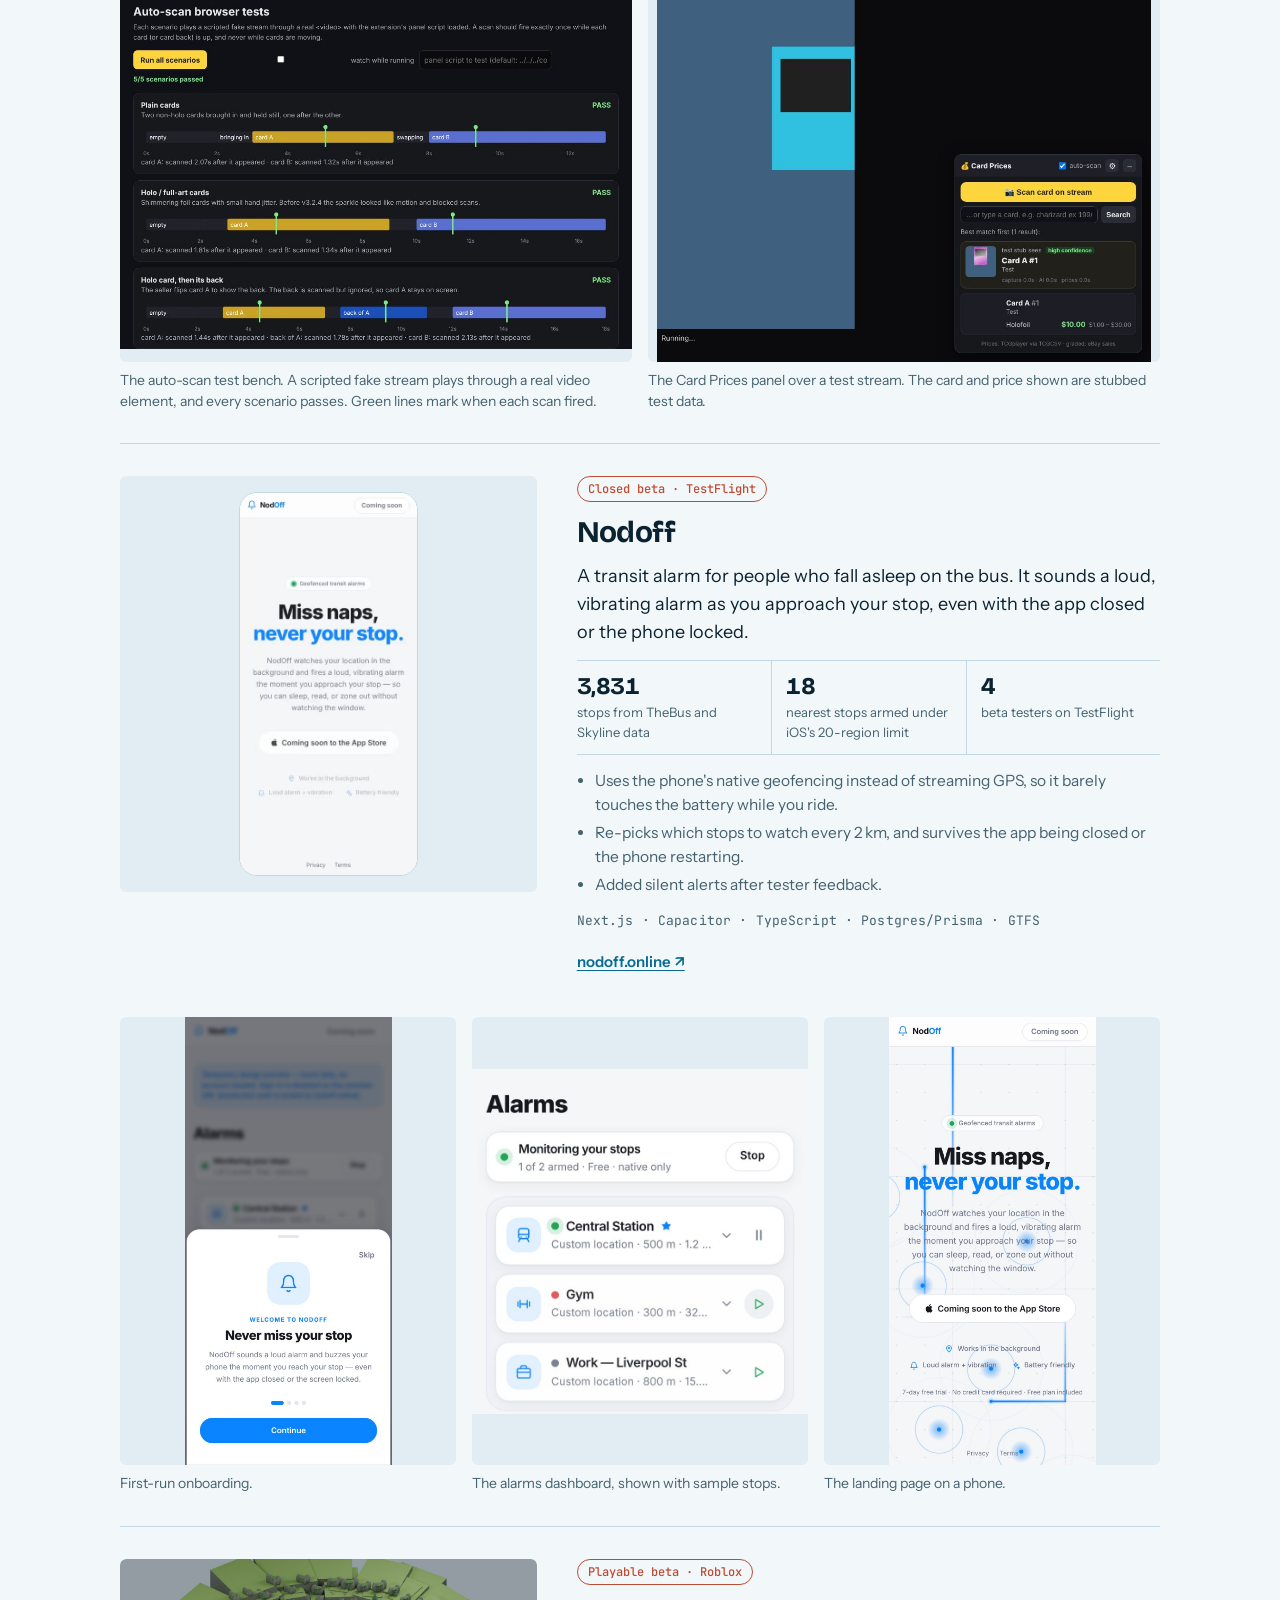
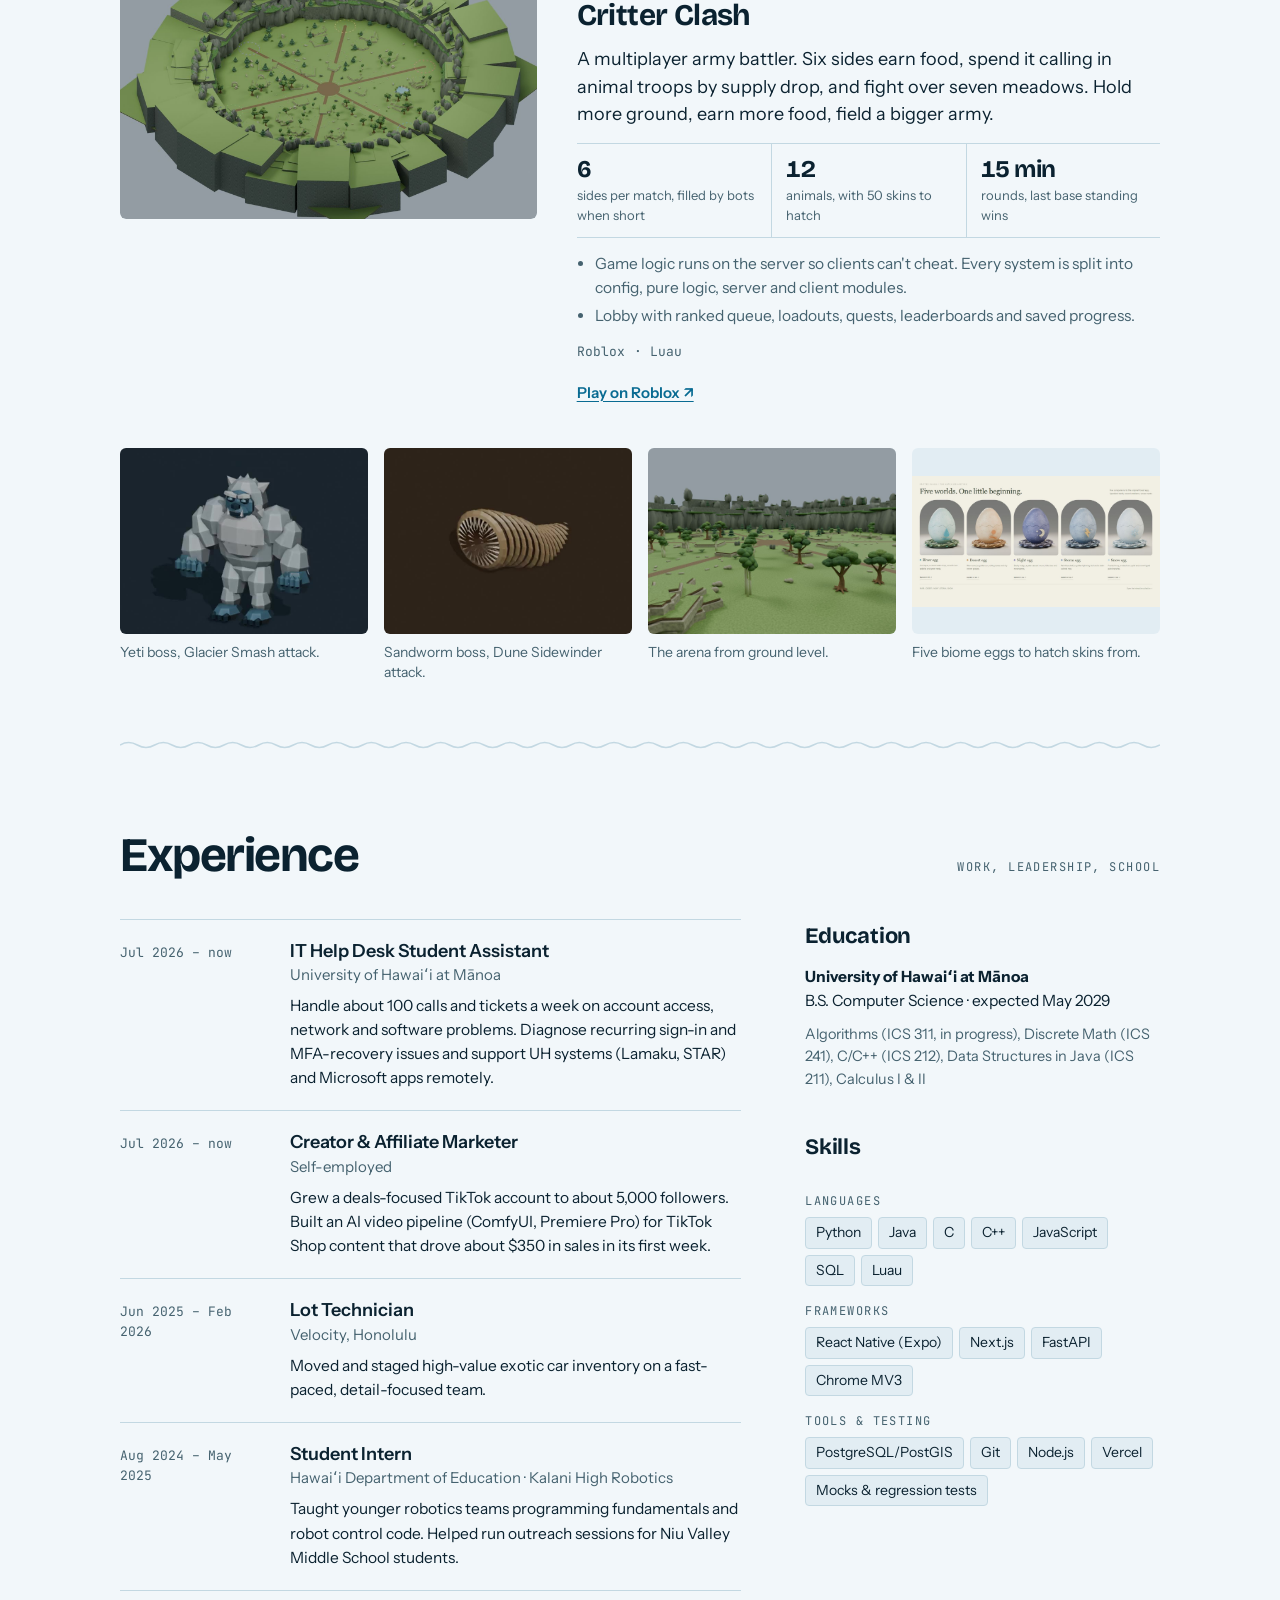
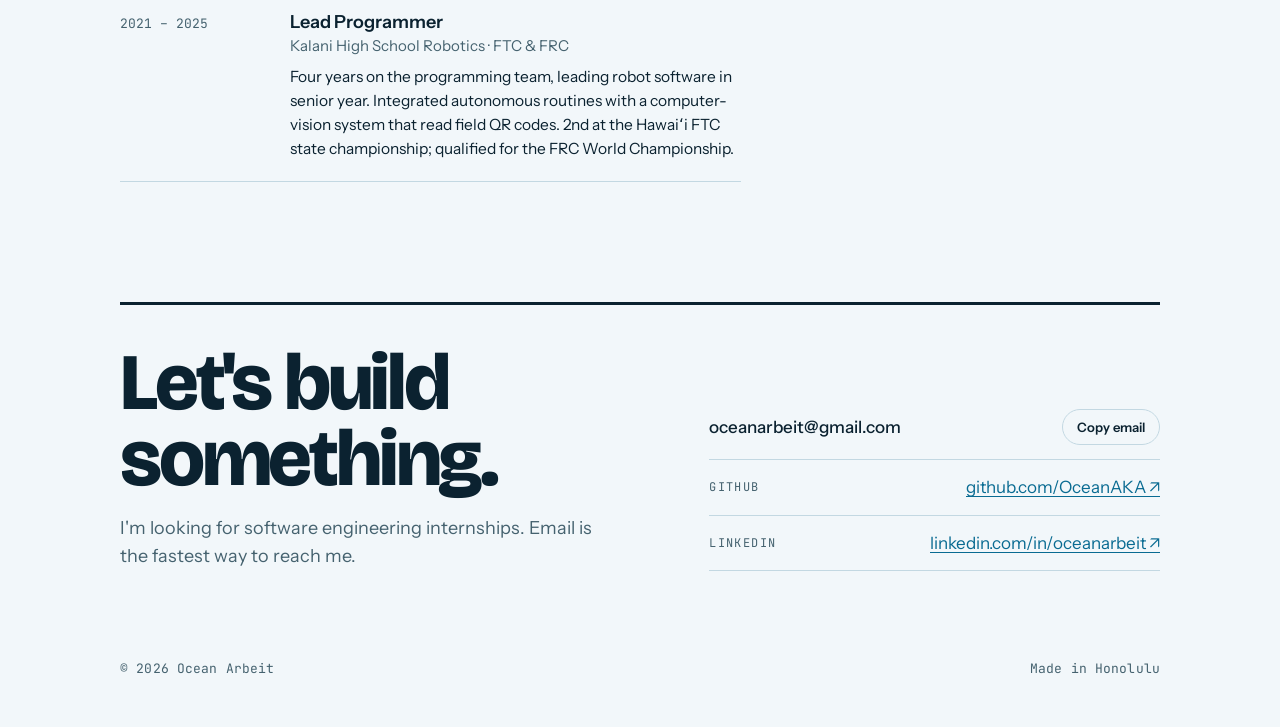
==== commit eed88d33: "Dive to sections with a bubble stream Anchor clicks (nav, See my work, the OA mark) now run an eased" ====
--- a/index.html
+++ b/index.html
@@ -1104,6 +1104,7 @@
   var objs = [], animals = [], fx = [], sparks = [];
   var kelp = [], tufts = [], kelpW = 0, kelpC = ['#2F7D5B', '#45936B'];
   var algae = [], drifters = [], ruleDoc = -999, ruleX0 = 0, ruleX1 = 0, twiTop = 0, twiBot = 0;
+  var diveBubs = [], diving = false, diveCancel = null;
   var sparkColor = 'rgba(140,235,255,0.85)';
   var lastT = 0, raf = 0, idleTimer = 0, spawnIn = 2, remeasureIn = 3, now = 0;
 
@@ -1322,6 +1323,55 @@
       else { o.state = 'struggle'; o.doom = z === 'mid'; }
     }
     o.t = 0;
+  }
+
+  function easeDive(u) {
+    return u < 0.5 ? 4 * u * u * u : 1 - Math.pow(-2 * u + 2, 3) / 2;
+  }
+
+  function dive(targetY, hash) {
+    if (diveCancel) diveCancel();
+    var startY = window.scrollY;
+    var maxY = document.documentElement.scrollHeight - Hv;
+    var endY = Math.max(0, Math.min(maxY, targetY));
+    var dist = Math.abs(endY - startY);
+    if (dist < 4) return;
+    var dur = Math.min(2100, 500 + dist * 0.45);
+    var t0 = performance.now(), cancelled = false, lastY = startY;
+    function cancel() { cancelled = true; diving = false; }
+    diveCancel = cancel;
+    window.addEventListener('wheel', cancel, { once: true, passive: true });
+    window.addEventListener('touchstart', cancel, { once: true, passive: true });
+    diving = true;
+    function stepDive(tn) {
+      if (cancelled) return;
+      var u = Math.min(1, (tn - t0) / dur);
+      var y = startY + (endY - startY) * easeDive(u);
+      window.scrollTo(0, y);
+      // bubbles stream past, more the faster we move
+      var speed = Math.abs(y - lastY);
+      lastY = y;
+      var n = Math.min(6, Math.round(speed * 0.14));
+      for (var k = 0; k < n && diveBubs.length < 90; k++) {
+        diveBubs.push({
+          x: Math.random() * W,
+          y: Hv + 12 + Math.random() * 60,
+          vy: -(280 + Math.random() * 430),
+          r: 1.6 + Math.random() * 3.6,
+          ph: Math.random() * 6.28,
+          life: 0.8 + Math.random() * 0.8,
+          t: 0
+        });
+      }
+      if (u < 1) requestAnimationFrame(stepDive);
+      else {
+        diving = false;
+        if (hash) { try { history.replaceState(null, '', hash); } catch (err) {} }
+      }
+      wake();
+    }
+    requestAnimationFrame(stepDive);
+    wake();
   }
 
   function spawnObject(cx, cy, forceCat) {
@@ -1467,6 +1517,14 @@
       if (a.x < -80 || a.x > W + 80) animals.splice(i, 1);
     }
 
+    for (i = diveBubs.length - 1; i >= 0; i--) {
+      var db = diveBubs[i];
+      db.t += dt;
+      db.y += db.vy * dt;
+      db.x += Math.sin(now * 0.004 + db.ph) * 26 * dt;
+      if (db.t >= db.life || db.y < -14) diveBubs.splice(i, 1);
+    }
+
     for (i = 0; i < drifters.length; i++) {
       var dr = drifters[i];
       dr.x += dr.dir * dr.sp * dt;
@@ -1609,11 +1667,25 @@
         drawEmoji('💥', f.x, fy, f.size * (1 + (1 - k) * 0.7), false, 0, k);
       }
     }
+    ctx.strokeStyle = sparkColor;
+    ctx.lineWidth = 1.2;
+    for (i = 0; i < diveBubs.length; i++) {
+      var db = diveBubs[i];
+      var kb = 1 - db.t / db.life;
+      ctx.globalAlpha = Math.max(0, kb) * 0.75;
+      ctx.beginPath();
+      ctx.arc(db.x, db.y, db.r, 0, 6.2832);
+      ctx.stroke();
+      ctx.globalAlpha = Math.max(0, kb) * 0.25;
+      ctx.beginPath();
+      ctx.arc(db.x, db.y, db.r, 0, 6.2832);
+      ctx.fill();
+    }
     ctx.globalAlpha = 1;
   }
 
   function active() {
-    return objs.length > 0 || animals.length > 0 || fx.length > 0 || sparks.length > 0 || viewMeters() >= 420 || kelpOnScreen() || algaeOnScreen();
+    return objs.length > 0 || animals.length > 0 || fx.length > 0 || sparks.length > 0 || viewMeters() >= 420 || kelpOnScreen() || algaeOnScreen() || diving || diveBubs.length > 0;
   }
 
   function loop(t) {
@@ -1660,6 +1732,17 @@
   }
 
   document.addEventListener('click', function (e) {
+    var anchor = e.target && e.target.closest && e.target.closest('a[href^="#"]');
+    if (anchor) {
+      var id = anchor.getAttribute('href').slice(1);
+      var el = id && document.getElementById(id);
+      if (el) {
+        e.preventDefault();
+        var target = id === 'top' ? 0 : el.getBoundingClientRect().top + window.scrollY - 24;
+        dive(target, '#' + id);
+      }
+      return;
+    }
     if (e.defaultPrevented) return;
     if (e.target && e.target.closest && e.target.closest('a,button,input,select,textarea,video,dialog,label')) return;
     if (e.target && e.target.id === 'sea-canvas') return;
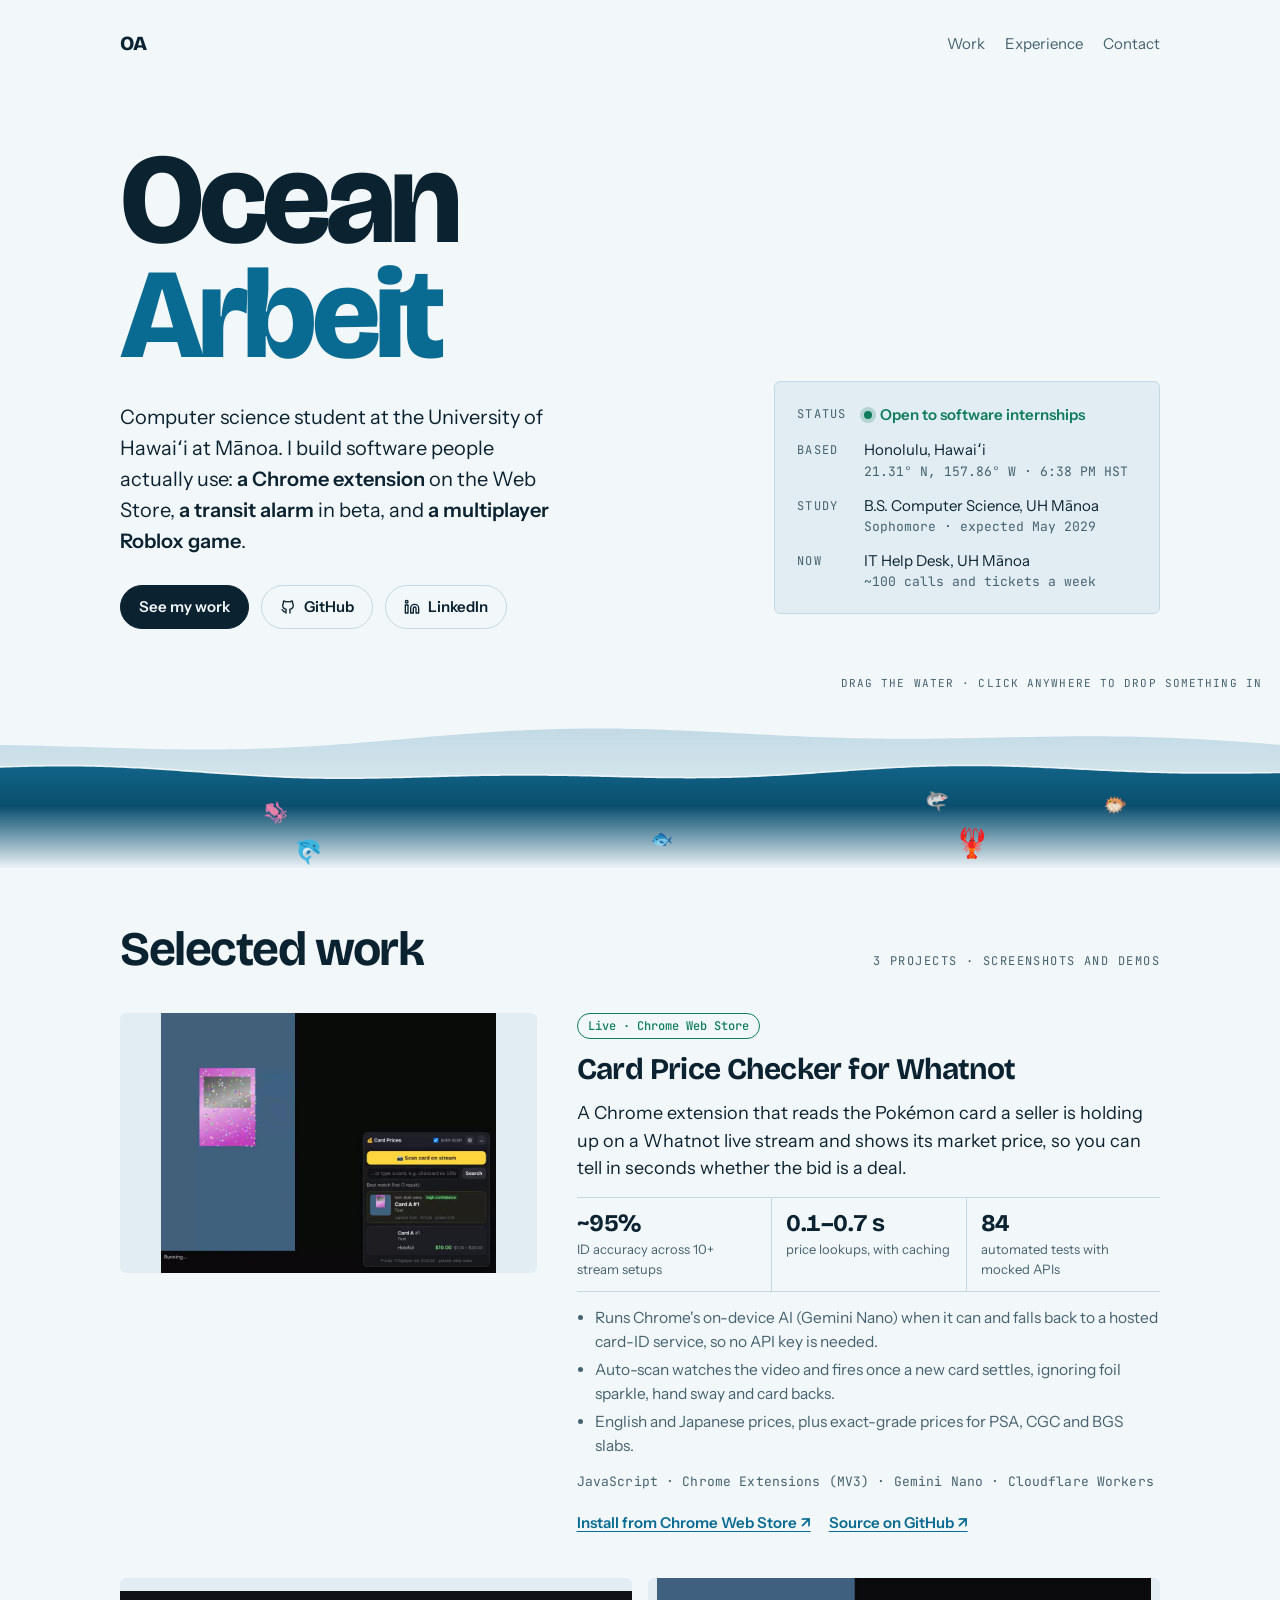
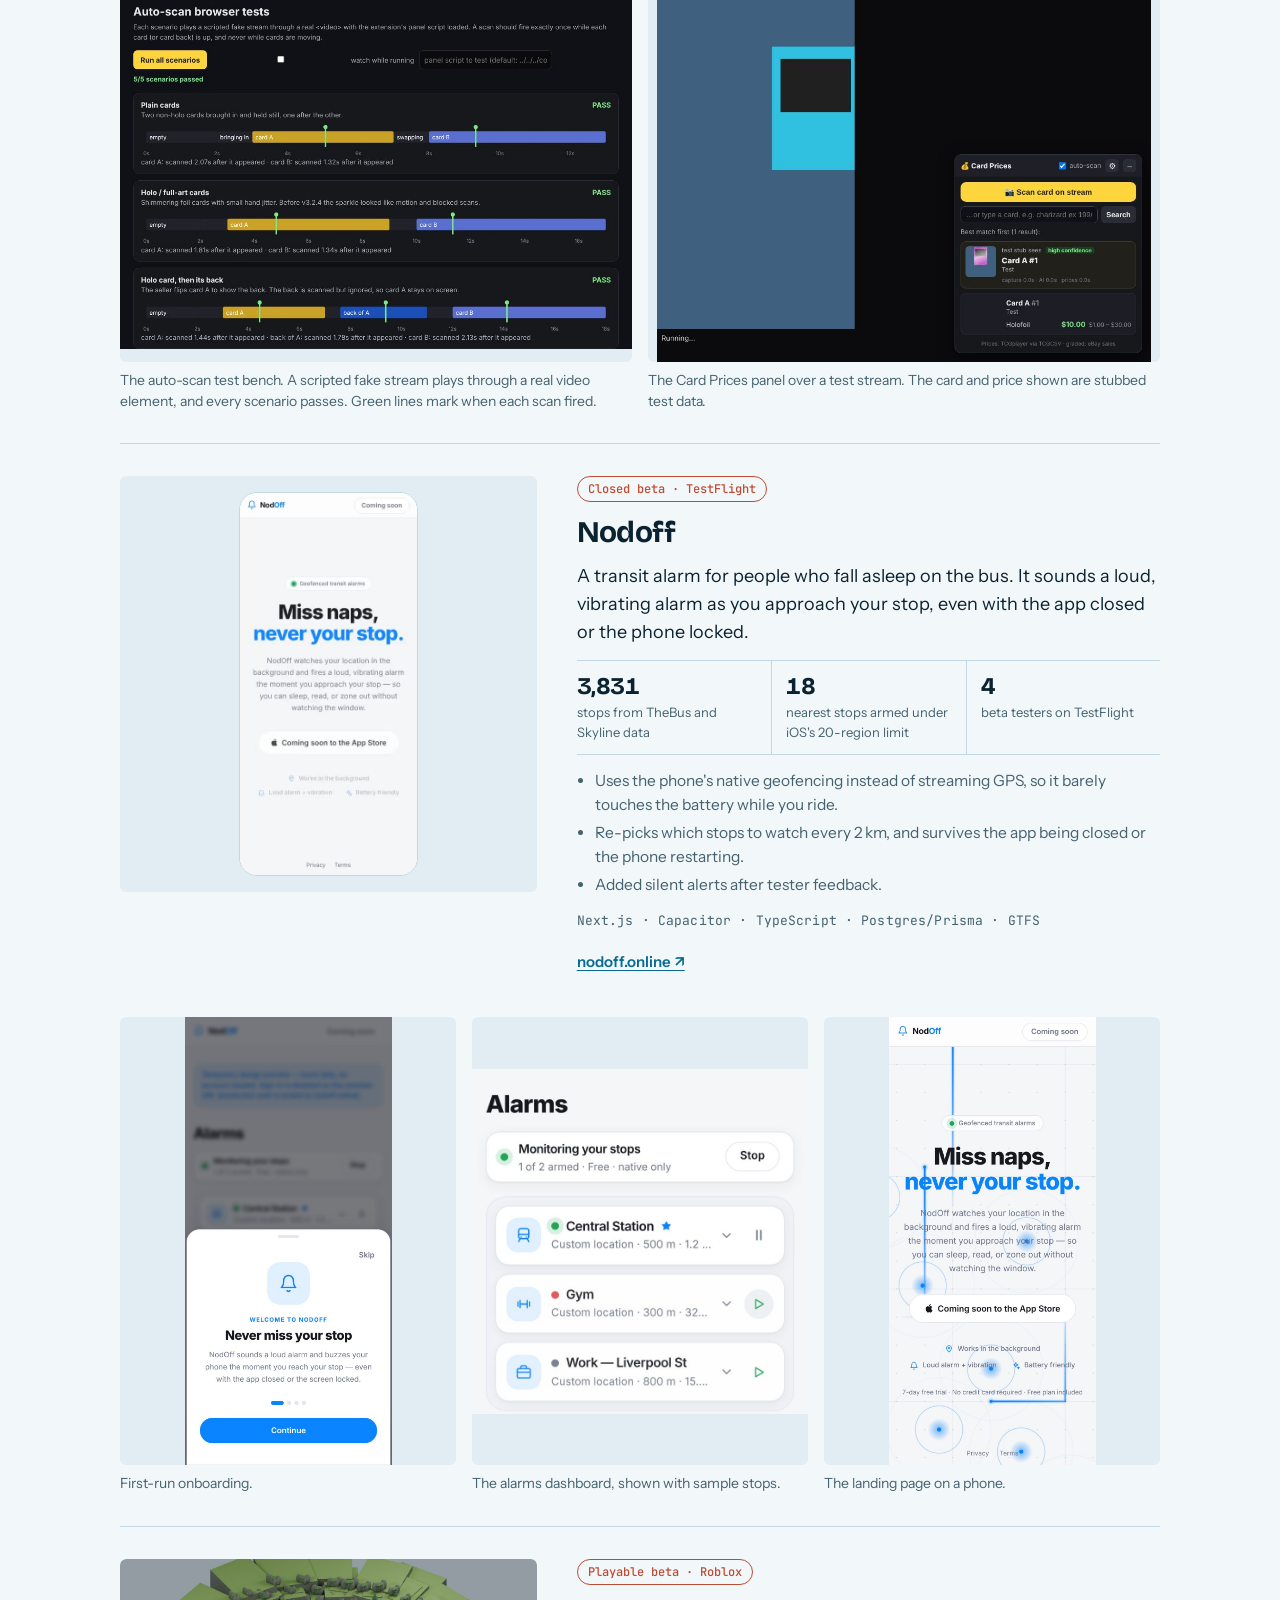
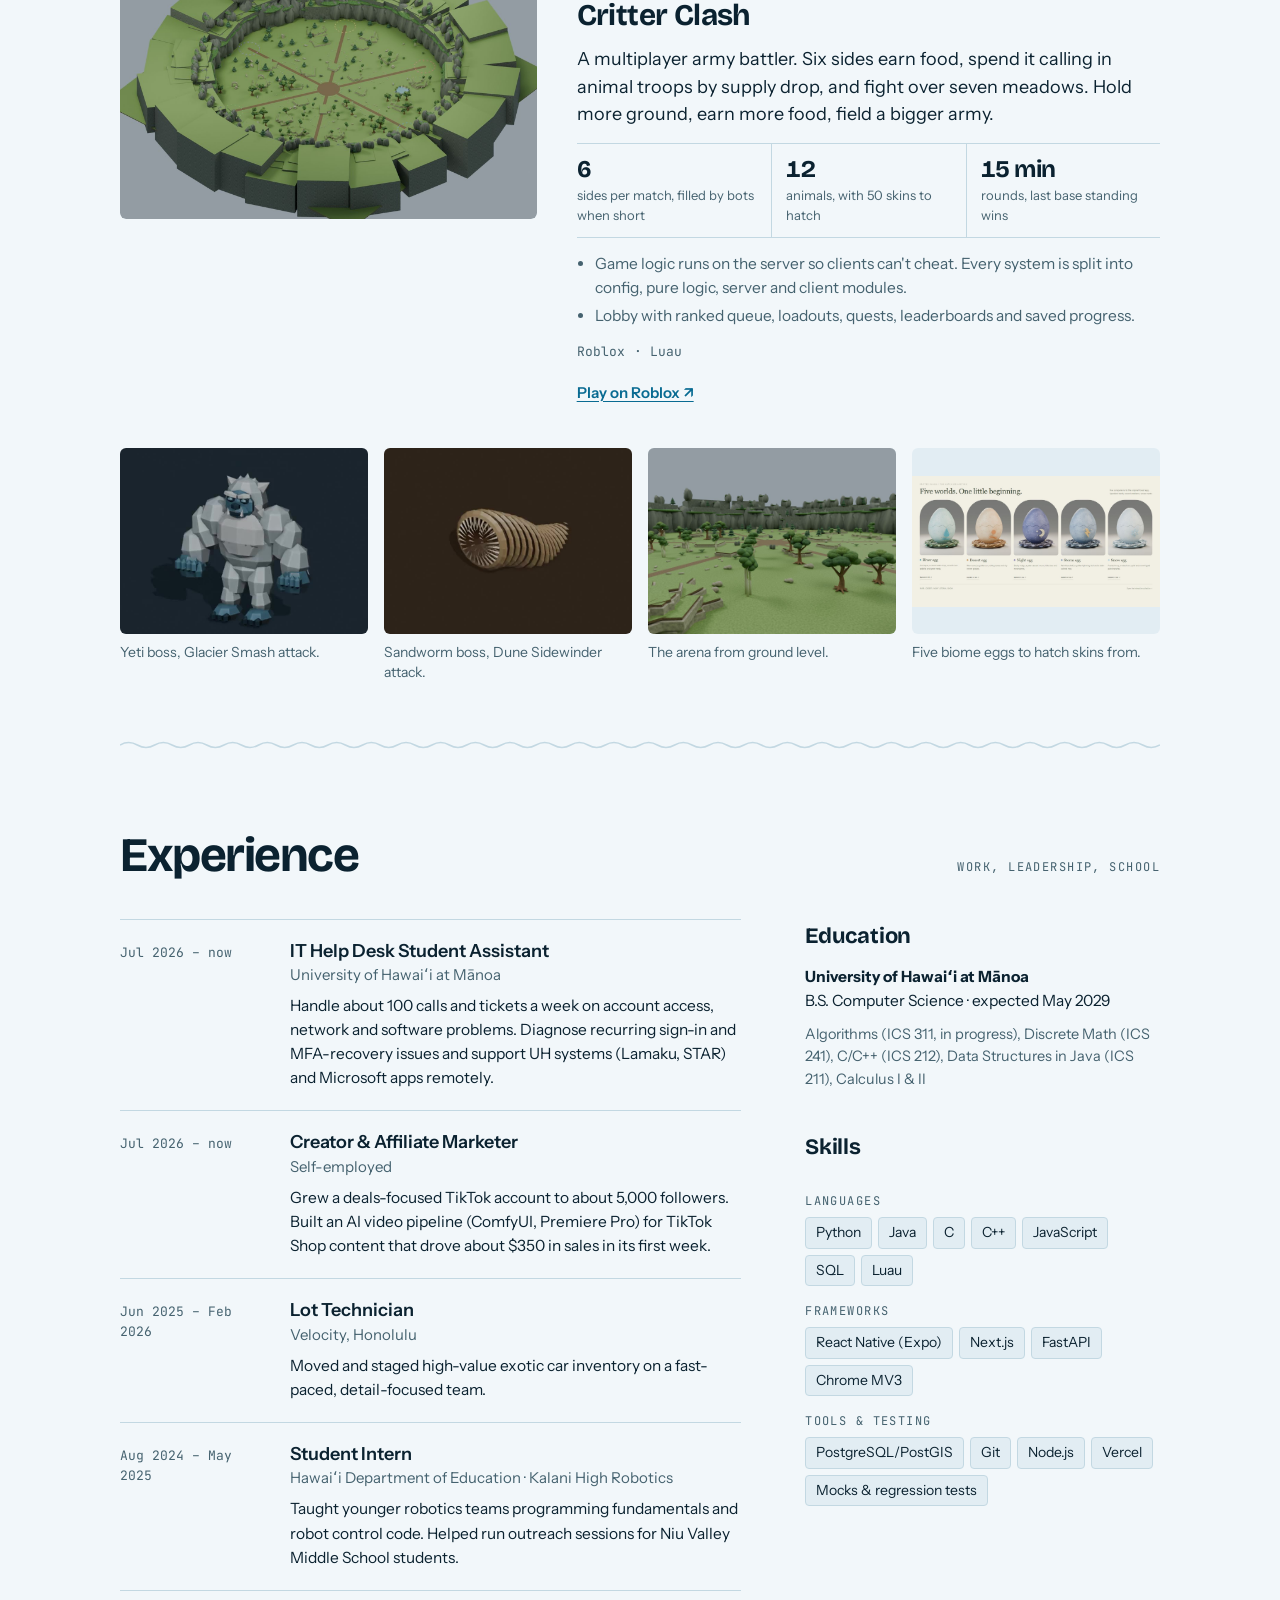
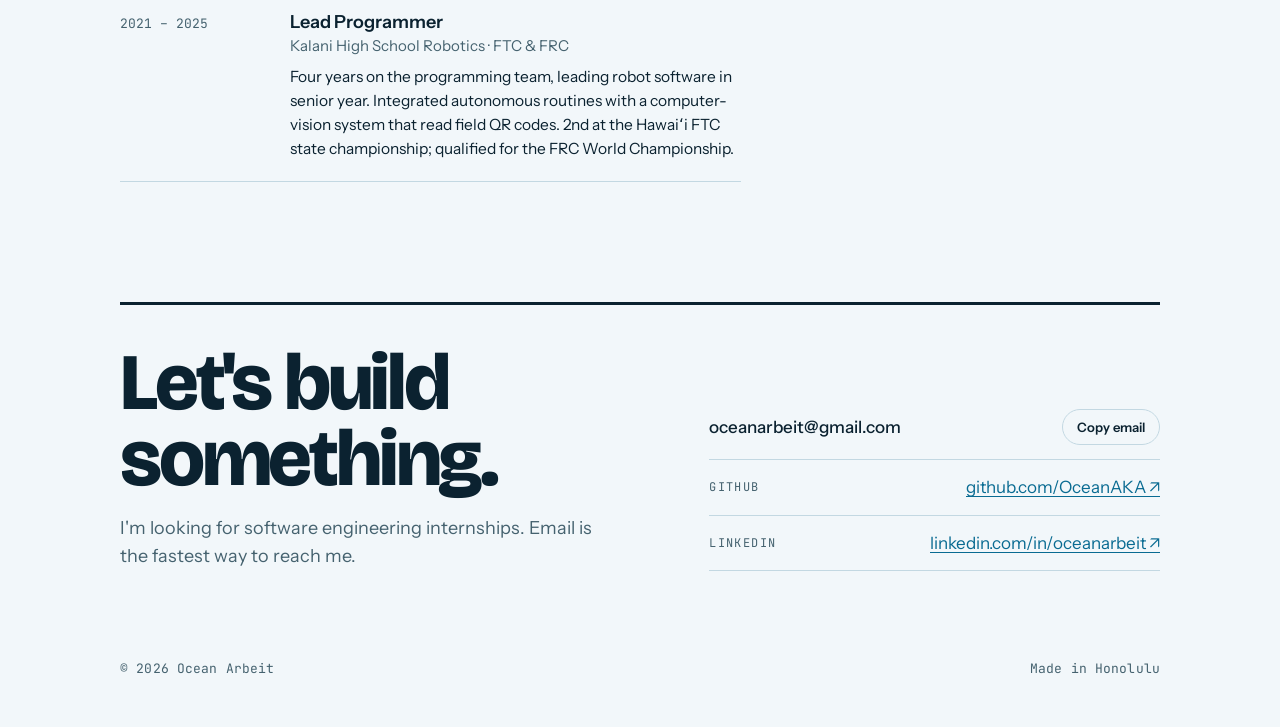
==== commit ad9916c5: "Scale splashes with impact speed and blast proximity Impact power now follows fall velocity on a wid" ====
--- a/index.html
+++ b/index.html
@@ -817,11 +817,13 @@
 
   function splash(x, y, power) {
     poke(Math.round(x / SP), power);
-    var n = 6 + Math.round(power);
-    for (var k = 0; k < n && spray.length < 90; k++) {
+    var n = 4 + Math.round(power * 1.4);
+    for (var k = 0; k < n && spray.length < 110; k++) {
       var a = -Math.PI / 2 + (Math.random() - 0.5) * 1.7;
-      var sp = (55 + Math.random() * 150) * (0.4 + power / 14);
-      spray.push({ x: x, y: y, vx: Math.cos(a) * sp, vy: Math.sin(a) * sp, life: 0.45 + Math.random() * 0.4 });
+      var sp = (45 + Math.random() * 130) * (0.35 + power / 11);
+      spray.push({ x: x, y: y, vx: Math.cos(a) * sp, vy: Math.sin(a) * sp,
+        r: 1.2 + Math.random() + power * 0.05,
+        life: 0.4 + Math.random() * 0.4 + power * 0.012 });
     }
   }
 
@@ -835,7 +837,7 @@
       e: DROP_POOL[Math.floor(Math.random() * DROP_POOL.length)],
       x: x,
       y: below ? surf - 6 : y,
-      vy: 30,
+      vy: 5,
       size: 19 + Math.random() * 8,
       rot: (Math.random() - 0.5) * 0.5,
       state: below ? 'float' : 'fall',
@@ -863,7 +865,7 @@
         if (d.y >= surf - 4) {
           d.y = surf - 4;
           d.state = 'float';
-          splash(d.x, surf, Math.min(13, 4 + d.vy * 0.018));
+          splash(d.x, surf, Math.min(22, 2.5 + d.vy * 0.02));
         }
       } else if (d.state === 'float') {
         d.floatT += dt;
@@ -982,7 +984,7 @@
       var pS = spray[i];
       ctx.globalAlpha = Math.max(0, Math.min(1, pS.life * 2));
       ctx.beginPath();
-      ctx.arc(pS.x, pS.y, 1.8, 0, 6.2832);
+      ctx.arc(pS.x, pS.y, pS.r || 1.8, 0, 6.2832);
       ctx.fill();
     }
     ctx.globalAlpha = 1;
@@ -1413,7 +1415,8 @@
       var b = objs[i];
       if (b !== o && Math.abs(b.x - o.x) < 170 && Math.abs(b.y - o.y) < 170) b.vy -= 150;
     }
-    if (Math.abs(o.y - waterDoc) < 320 && window.__sea) window.__sea.splash(o.x, 13);
+    var prox = 1 - Math.abs(o.y - waterDoc) / 340;
+    if (prox > 0 && window.__sea) window.__sea.splash(o.x, 8 + 14 * prox);
   }
 
   function pop(o) {
@@ -1428,9 +1431,9 @@
     objs.push({ e: '👻', cat: 'ghost', state: 'ghost', x: o.x, y: o.y, vx: 0, vy: -55, size: 21, rot: 0, t: 0, alpha: 1 });
   }
 
-  function reachSurface(o) {
+  function reachSurface(o, quiet) {
     if (window.__sea) {
-      if (window.__sea.visible()) window.__sea.splash(o.x, 6);
+      if (!quiet && window.__sea.visible()) window.__sea.splash(o.x, 6);
       if (o.e === '🎈') return false; // balloons burst free instead
       window.__sea.dropAt(o.x, o.e);
     }
@@ -1449,9 +1452,11 @@
           if (o.e === '🎈' && o.y - window.scrollY < -140) { objs.splice(i, 1); break; }
           if (o.vy > 0 && o.y >= waterDoc - 4) {
             o.y = waterDoc - 4;
-            if (window.__sea && window.__sea.visible()) window.__sea.splash(o.x, Math.min(13, 4 + o.vy * 0.018));
+            var impact = Math.min(22, 2.5 + o.vy * 0.02);
+            if (window.__sea && window.__sea.visible()) window.__sea.splash(o.x, impact);
+            bubblesAt(o.x, o.y, Math.round(2 + impact * 0.5), impact > 14);
             if (o.cat === 'float') {
-              if (reachSurface(o)) objs.splice(i, 1);
+              if (reachSurface(o, true)) objs.splice(i, 1);
             } else enterWater(o);
           }
           break;
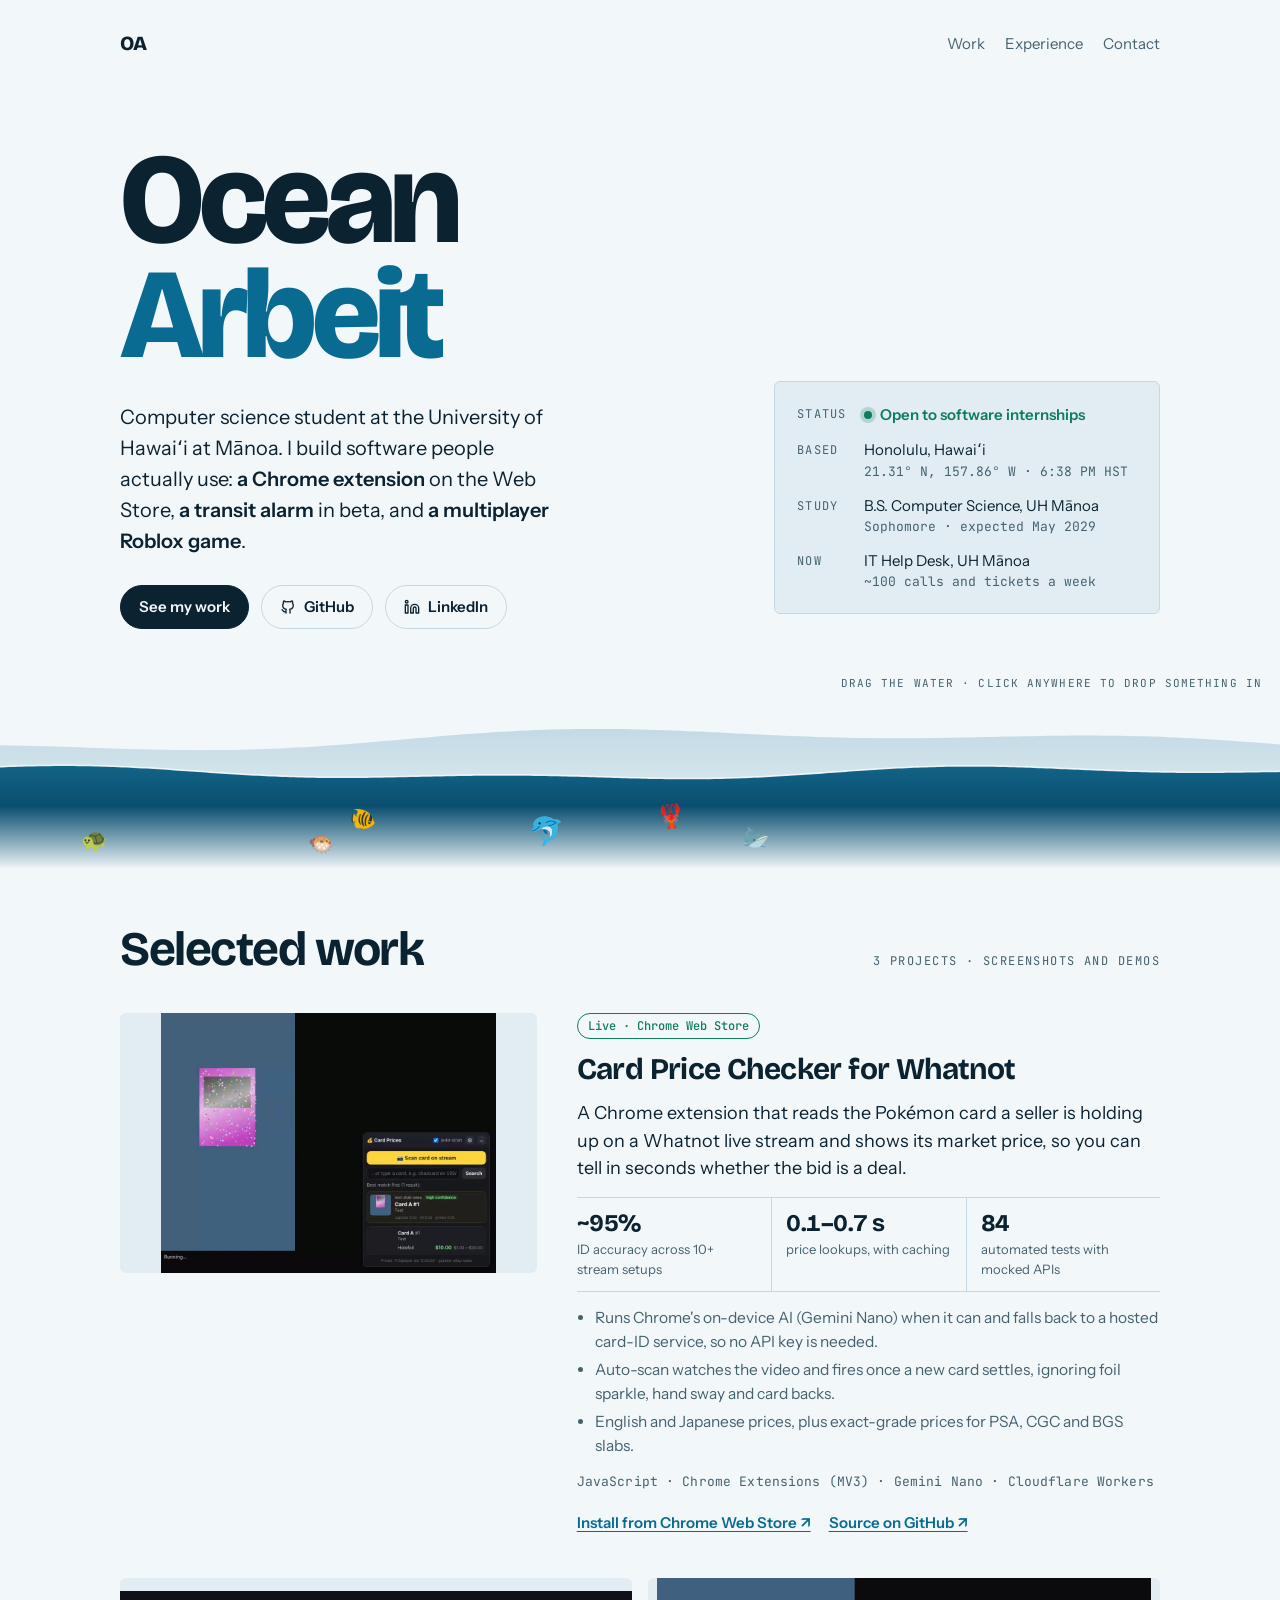
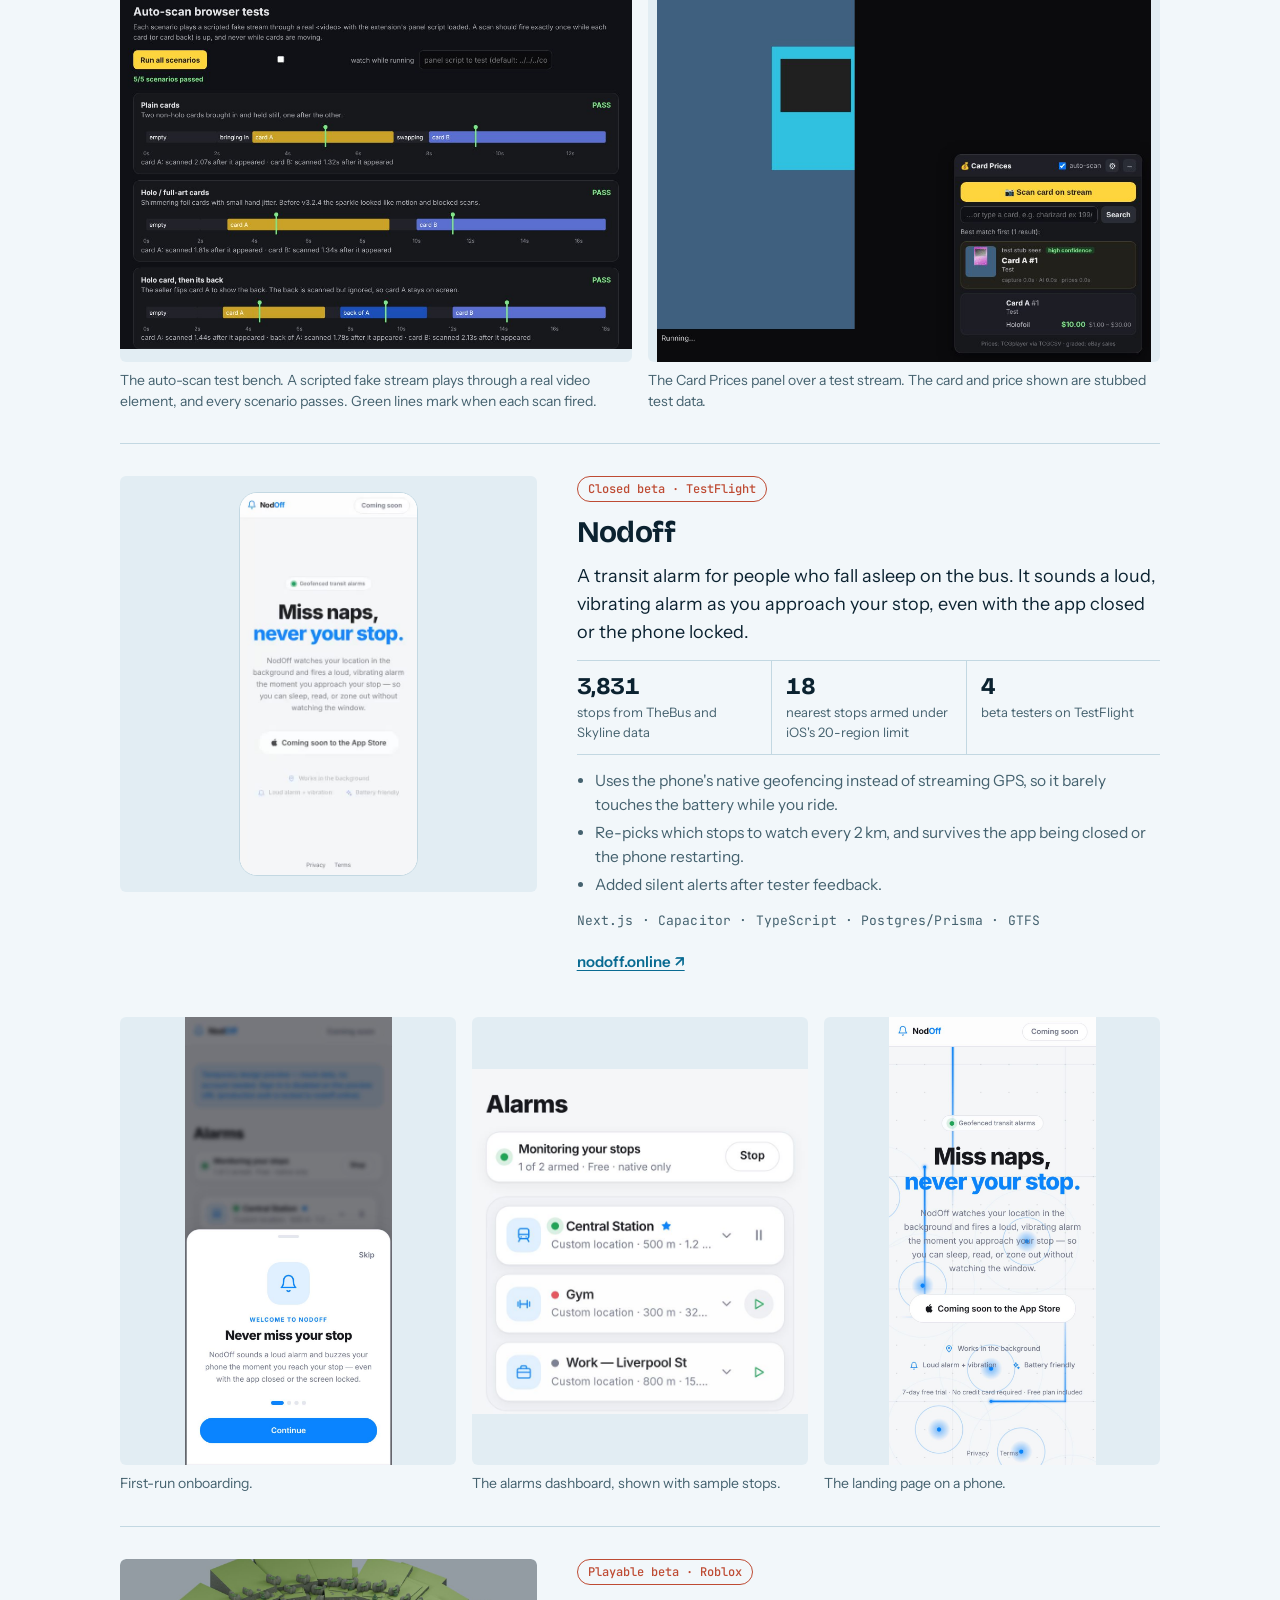
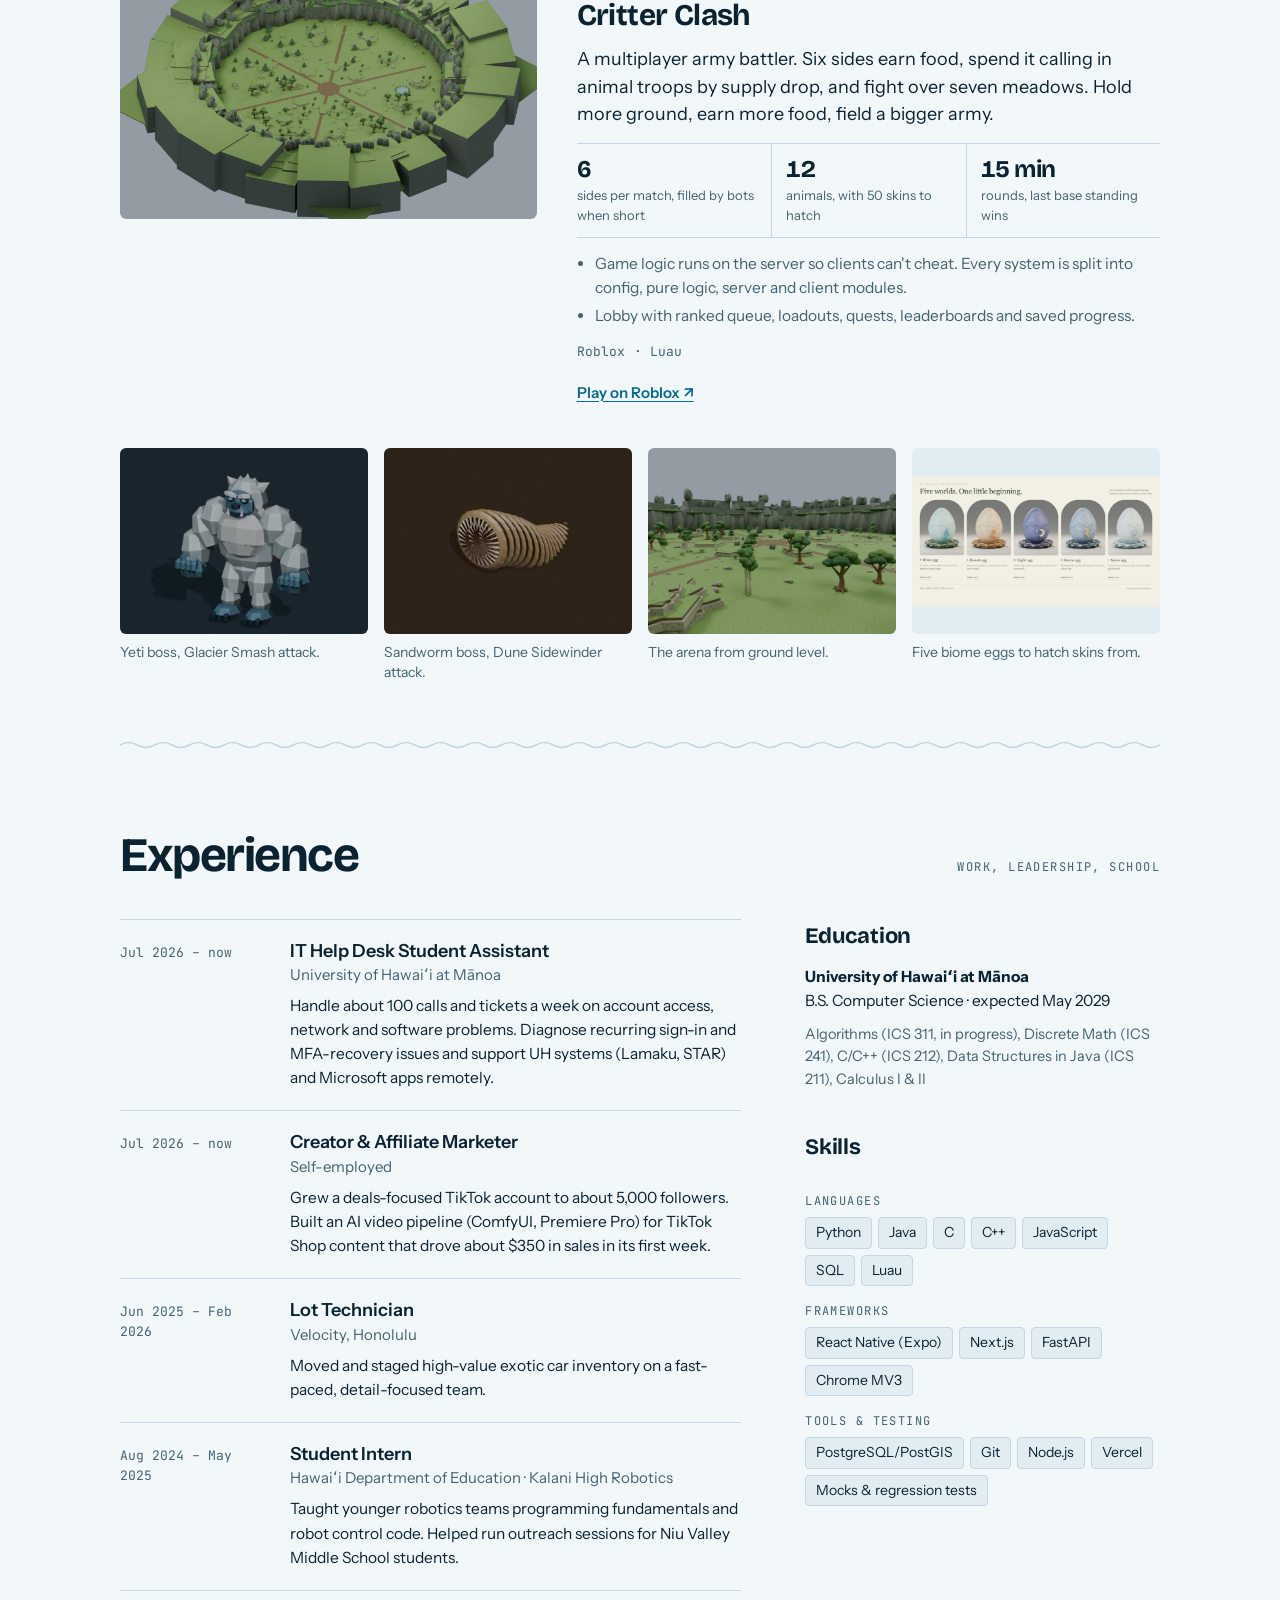
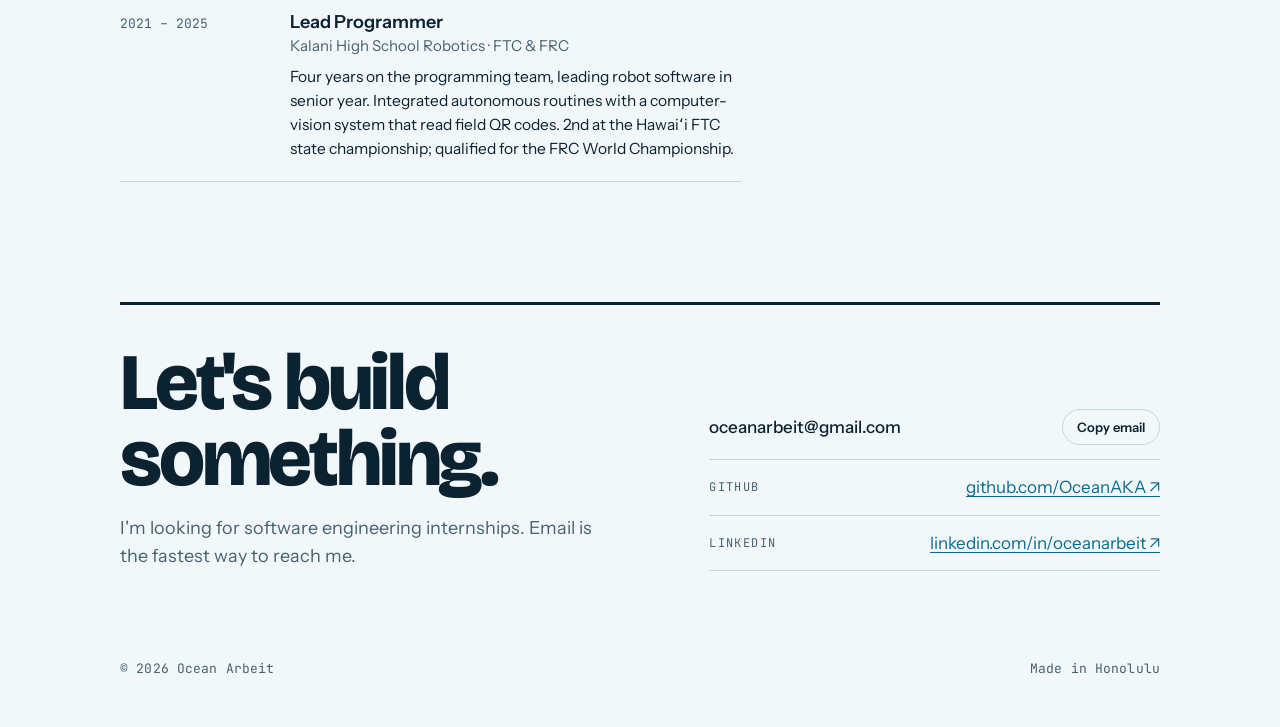
==== commit 70858408: "Stop deep-layer sprites jittering during scroll The deep layer was a position:fixed canvas redrawing" ====
--- a/index.html
+++ b/index.html
@@ -171,7 +171,7 @@
 }
 
 /* The deep: full-page layer for drops, zone animals and bioluminescence */
-#deep-canvas { position: fixed; inset: 0; width: 100%; height: 100%; z-index: -1; pointer-events: none; }
+#deep-canvas { position: absolute; top: 0; left: 0; width: 100%; z-index: -1; pointer-events: none; }
 
 /* Depth gauge: stands in for the hidden scrollbar */
 .depth {
@@ -1107,15 +1107,19 @@
   var kelp = [], tufts = [], kelpW = 0, kelpC = ['#2F7D5B', '#45936B'];
   var algae = [], drifters = [], ruleDoc = -999, ruleX0 = 0, ruleX1 = 0, twiTop = 0, twiBot = 0;
   var diveBubs = [], diving = false, diveCancel = null;
+  var PAD = 500, CH = 0, canvasTop = -1e9;
   var sparkColor = 'rgba(140,235,255,0.85)';
   var lastT = 0, raf = 0, idleTimer = 0, spawnIn = 2, remeasureIn = 3, now = 0;
 
   function measure() {
-    dpr = Math.min(window.devicePixelRatio || 1, 2);
+    dpr = Math.min(window.devicePixelRatio || 1, 1.5);
     W = window.innerWidth; Hv = window.innerHeight;
-    if (canvas.width !== Math.round(W * dpr) || canvas.height !== Math.round(Hv * dpr)) {
+    CH = Hv + PAD * 2;
+    if (canvas.width !== Math.round(W * dpr) || canvas.height !== Math.round(CH * dpr)) {
       canvas.width = Math.round(W * dpr);
-      canvas.height = Math.round(Hv * dpr);
+      canvas.height = Math.round(CH * dpr);
+      canvas.style.height = CH + 'px';
+      canvasTop = -1e9; // force re-anchor
     }
     ctx.setTransform(dpr, 0, 0, dpr, 0, 0);
     var r = sea.getBoundingClientRect();
@@ -1281,6 +1285,15 @@
       }
     }
     ctx.globalAlpha = 1;
+  }
+
+  function ensureAnchor() {
+    var sy = window.scrollY;
+    var maxTop = Math.max(0, document.documentElement.scrollHeight - CH);
+    if (sy - 80 < canvasTop || sy + Hv + 80 > canvasTop + CH) {
+      canvasTop = Math.max(0, Math.min(maxTop, sy - PAD));
+      canvas.style.top = canvasTop + 'px';
+    }
   }
 
   function metersAt(docY) {
@@ -1606,8 +1619,10 @@
   }
 
   function draw() {
-    ctx.clearRect(0, 0, W, Hv);
+    ctx.clearRect(0, 0, W, CH);
     var sy = window.scrollY, i;
+    ctx.save();
+    ctx.translate(0, sy - canvasTop);
 
     ctx.fillStyle = sparkColor;
     for (i = 0; i < sparks.length; i++) {
@@ -1687,6 +1702,7 @@
       ctx.fill();
     }
     ctx.globalAlpha = 1;
+    ctx.restore();
   }
 
   function active() {
@@ -1701,6 +1717,7 @@
     lastT = t;
     remeasureIn -= dt;
     if (remeasureIn <= 0) { remeasureIn = 3; measure(); }
+    ensureAnchor();
     update(dt);
     draw();
     if (active()) raf = requestAnimationFrame(loop);
@@ -1725,7 +1742,7 @@
   measure();
   window.addEventListener('resize', function () { measure(); });
   document.addEventListener('visibilitychange', function () { if (!document.hidden) wake(); });
-  window.addEventListener('scroll', function () { wake(); }, { passive: true });
+  window.addEventListener('scroll', function () { if (!raf) ensureAnchor(); wake(); }, { passive: true });
 
   var dark = window.matchMedia ? window.matchMedia('(prefers-color-scheme: dark)') : null;
   if (dark) {
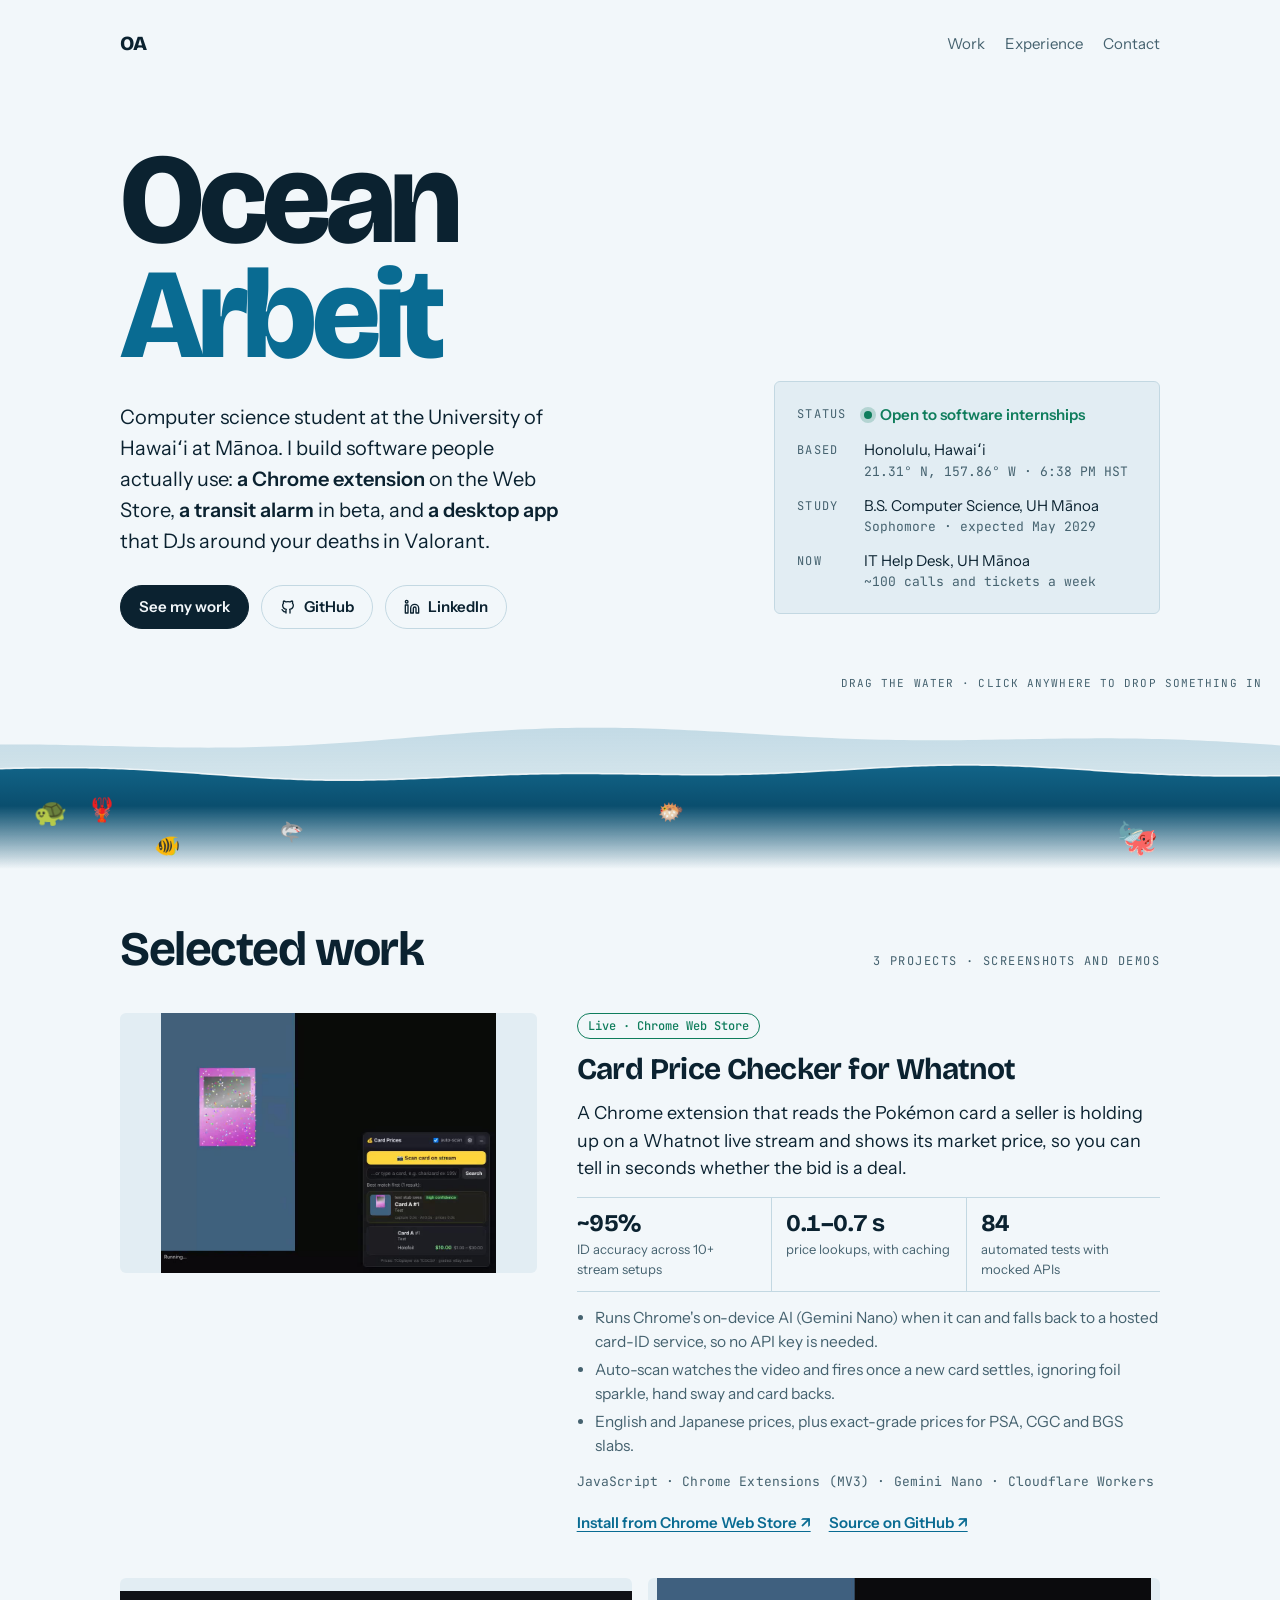
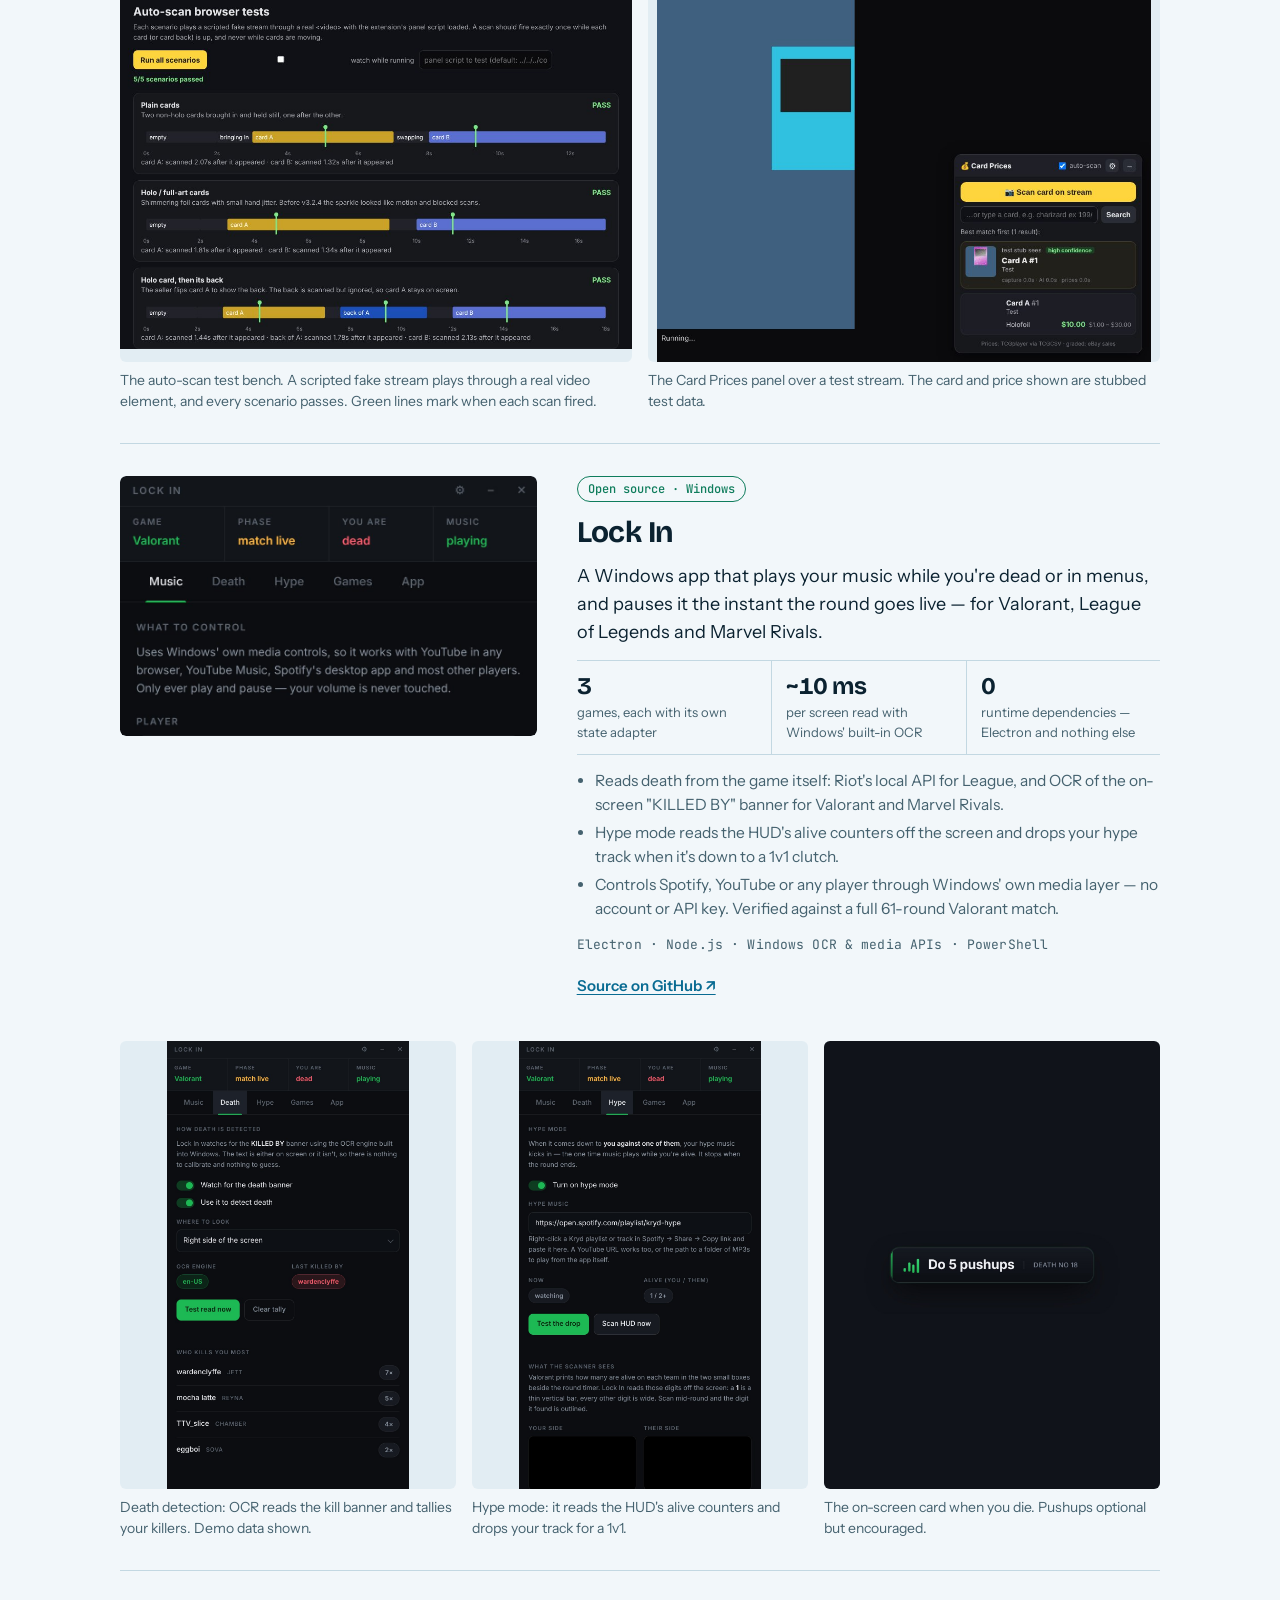
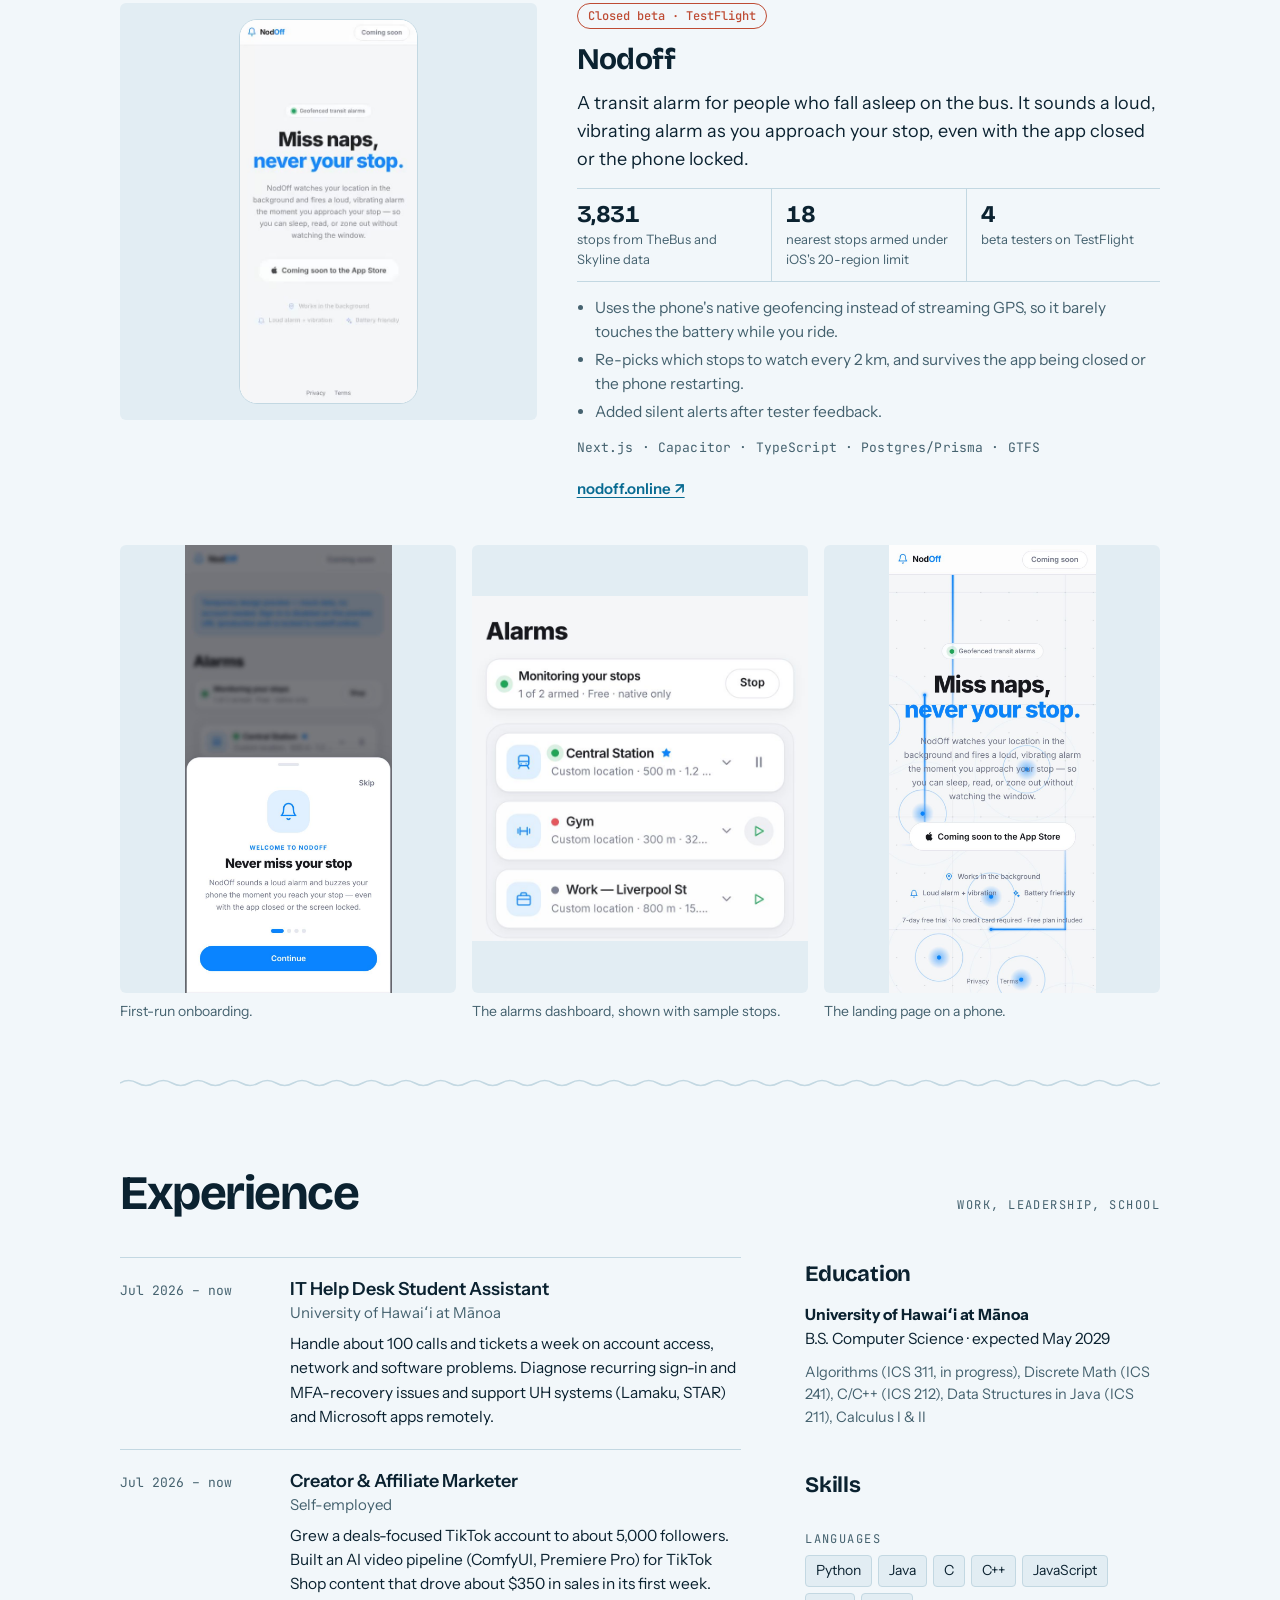
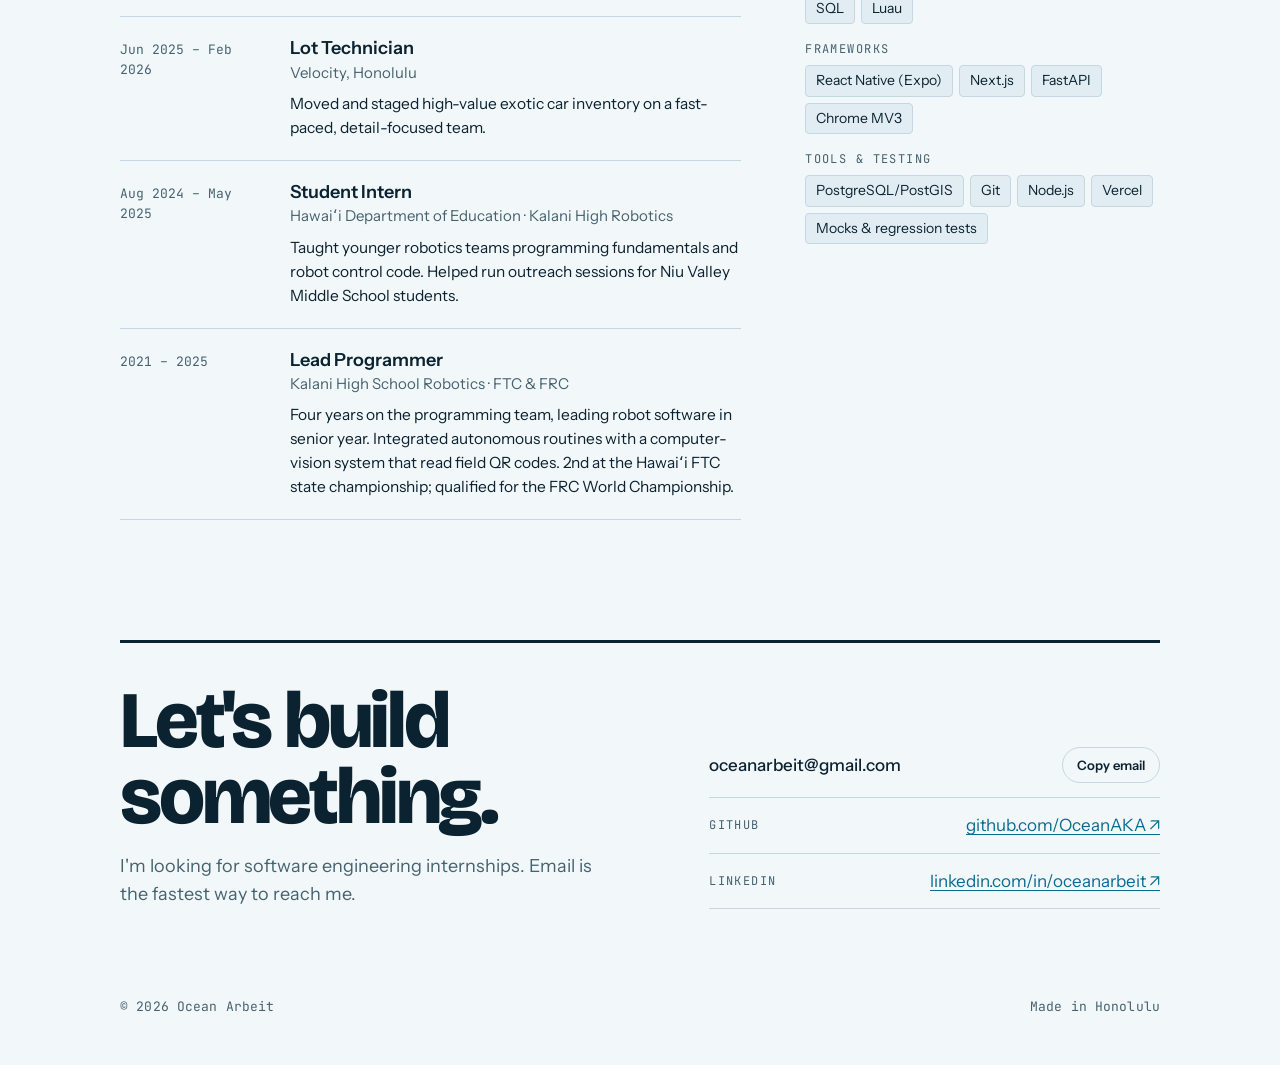
==== commit 33f3dfcb: "Replace Critter Clash with Lock In Lock In, a Windows Electron app that pauses your music when the r" ====
--- a/index.html
+++ b/index.html
@@ -349,7 +349,7 @@
   <div class="hero" id="top">
     <div>
       <h1 class="rise">Ocean <span>Arbeit</span></h1>
-      <p class="intro rise d1">Computer science student at the University of Hawaiʻi at Mānoa. I build software people actually use: <strong>a Chrome extension</strong> on the Web Store, <strong>a transit alarm</strong> in beta, and <strong>a multiplayer Roblox game</strong>.</p>
+      <p class="intro rise d1">Computer science student at the University of Hawaiʻi at Mānoa. I build software people actually use: <strong>a Chrome extension</strong> on the Web Store, <strong>a transit alarm</strong> in beta, and <strong>a desktop app</strong> that DJs around your deaths in Valorant.</p>
       <div class="hero-links rise d2">
         <a class="btn primary" href="#work">See my work</a>
         <a class="btn" href="https://github.com/OceanAKA">
@@ -424,6 +424,48 @@
           <figure class="shot">
             <button class="zoom" type="button" aria-label="Enlarge: Card Prices panel"><img src="assets/pricecheck-panel.jpg" alt="The Card Prices panel beside a test stream, showing a matched card and its price" width="900" height="700"></button>
             <figcaption>The Card Prices panel over a test stream. The card and price shown are stubbed test data.</figcaption>
+          </figure>
+        </div>
+      </article>
+
+      <!-- Lock In -->
+      <article class="project">
+        <figure class="figure media">
+          <button class="zoom" type="button" aria-label="Enlarge: Lock In main window"><img src="assets/lockin-main.jpg" alt="Lock In's status bar reading Valorant, match live, dead, music playing" width="920" height="575"></button>
+        </figure>
+        <div class="p-body">
+          <div class="p-top">
+            <span class="pill live">Open source · Windows</span>
+          </div>
+          <h3>Lock In</h3>
+          <p class="lede">A Windows app that plays your music while you're dead or in menus, and pauses it the instant the round goes live — for Valorant, League of Legends and Marvel Rivals.</p>
+          <ul class="facts">
+            <li><b>3</b><span>games, each with its own state adapter</span></li>
+            <li><b>~10 ms</b><span>per screen read with Windows' built-in OCR</span></li>
+            <li><b>0</b><span>runtime dependencies — Electron and nothing else</span></li>
+          </ul>
+          <ul class="detail">
+            <li>Reads death from the game itself: Riot's local API for League, and OCR of the on-screen "KILLED BY" banner for Valorant and Marvel Rivals.</li>
+            <li>Hype mode reads the HUD's alive counters off the screen and drops your hype track when it's down to a 1v1 clutch.</li>
+            <li>Controls Spotify, YouTube or any player through Windows' own media layer — no account or API key. Verified against a full 61-round Valorant match.</li>
+          </ul>
+          <div class="stack mono">Electron · Node.js · Windows OCR &amp; media APIs · PowerShell</div>
+          <div class="p-links">
+            <a href="https://github.com/OceanAKA/LockIn">Source on GitHub ↗</a>
+          </div>
+        </div>
+        <div class="gallery cols-3">
+          <figure class="shot">
+            <button class="zoom" type="button" aria-label="Enlarge: death detection pane"><img src="assets/lockin-death.jpg" alt="Death pane: OCR engine ready, last killed by, and a tally of who kills you most" width="920" height="1702"></button>
+            <figcaption>Death detection: OCR reads the kill banner and tallies your killers. Demo data shown.</figcaption>
+          </figure>
+          <figure class="shot">
+            <button class="zoom" type="button" aria-label="Enlarge: hype mode pane"><img src="assets/lockin-hype.jpg" alt="Hype mode pane with HUD digit scanner settings" width="920" height="1702"></button>
+            <figcaption>Hype mode: it reads the HUD's alive counters and drops your track for a 1v1.</figcaption>
+          </figure>
+          <figure class="shot">
+            <button class="zoom" type="button" aria-label="Enlarge: death reminder card"><img src="assets/lockin-overlay.jpg" alt="On-screen reminder card: Do 5 pushups, death no 18" width="1170" height="1560"></button>
+            <figcaption>The on-screen card when you die. Pushups optional but encouraged.</figcaption>
           </figure>
         </div>
       </article>
@@ -470,50 +512,6 @@
         </div>
       </article>
 
-      <!-- Critter Clash -->
-      <article class="project">
-        <figure class="figure media">
-          <button class="zoom" type="button" aria-label="Enlarge: battle map"><img src="assets/critter-map.jpg" alt="Overhead render of the Critter Clash battle map: a cliff-ringed arena with paths meeting at the center" width="1400" height="1050"></button>
-        </figure>
-        <div class="p-body">
-          <div class="p-top">
-            <span class="pill beta">Playable beta · Roblox</span>
-          </div>
-          <h3>Critter Clash</h3>
-          <p class="lede">A multiplayer army battler. Six sides earn food, spend it calling in animal troops by supply drop, and fight over seven meadows. Hold more ground, earn more food, field a bigger army.</p>
-          <ul class="facts">
-            <li><b>6</b><span>sides per match, filled by bots when short</span></li>
-            <li><b>12</b><span>animals, with 50 skins to hatch</span></li>
-            <li><b>15 min</b><span>rounds, last base standing wins</span></li>
-          </ul>
-          <ul class="detail">
-            <li>Game logic runs on the server so clients can't cheat. Every system is split into config, pure logic, server and client modules.</li>
-            <li>Lobby with ranked queue, loadouts, quests, leaderboards and saved progress.</li>
-          </ul>
-          <div class="stack mono">Roblox · Luau</div>
-          <div class="p-links">
-            <a href="https://www.roblox.com/games/74973903903329/CritterClash">Play on Roblox ↗</a>
-          </div>
-        </div>
-        <div class="gallery cols-4">
-          <figure class="shot">
-            <video src="assets/critter-yeti-smash.mp4" poster="assets/critter-yeti-smash-poster.jpg" autoplay muted loop playsinline aria-label="Yeti boss performing its Glacier Smash attack"></video>
-            <figcaption>Yeti boss, Glacier Smash attack.</figcaption>
-          </figure>
-          <figure class="shot">
-            <video src="assets/critter-sandworm.mp4" poster="assets/critter-sandworm-poster.jpg" autoplay muted loop playsinline aria-label="Sandworm boss performing its Dune Sidewinder attack"></video>
-            <figcaption>Sandworm boss, Dune Sidewinder attack.</figcaption>
-          </figure>
-          <figure class="shot">
-            <button class="zoom" type="button" aria-label="Enlarge: valley view"><img src="assets/critter-valley.jpg" alt="Ground-level render of the battle map with trees, paths and cliffs" width="1200" height="900"></button>
-            <figcaption>The arena from ground level.</figcaption>
-          </figure>
-          <figure class="shot">
-            <button class="zoom" type="button" aria-label="Enlarge: egg collection"><img src="assets/critter-eggs.jpg" alt="Five biome eggs: river, desert, night, storm and snow" width="1400" height="741"></button>
-            <figcaption>Five biome eggs to hatch skins from.</figcaption>
-          </figure>
-        </div>
-      </article>
     </div>
   </section>
 
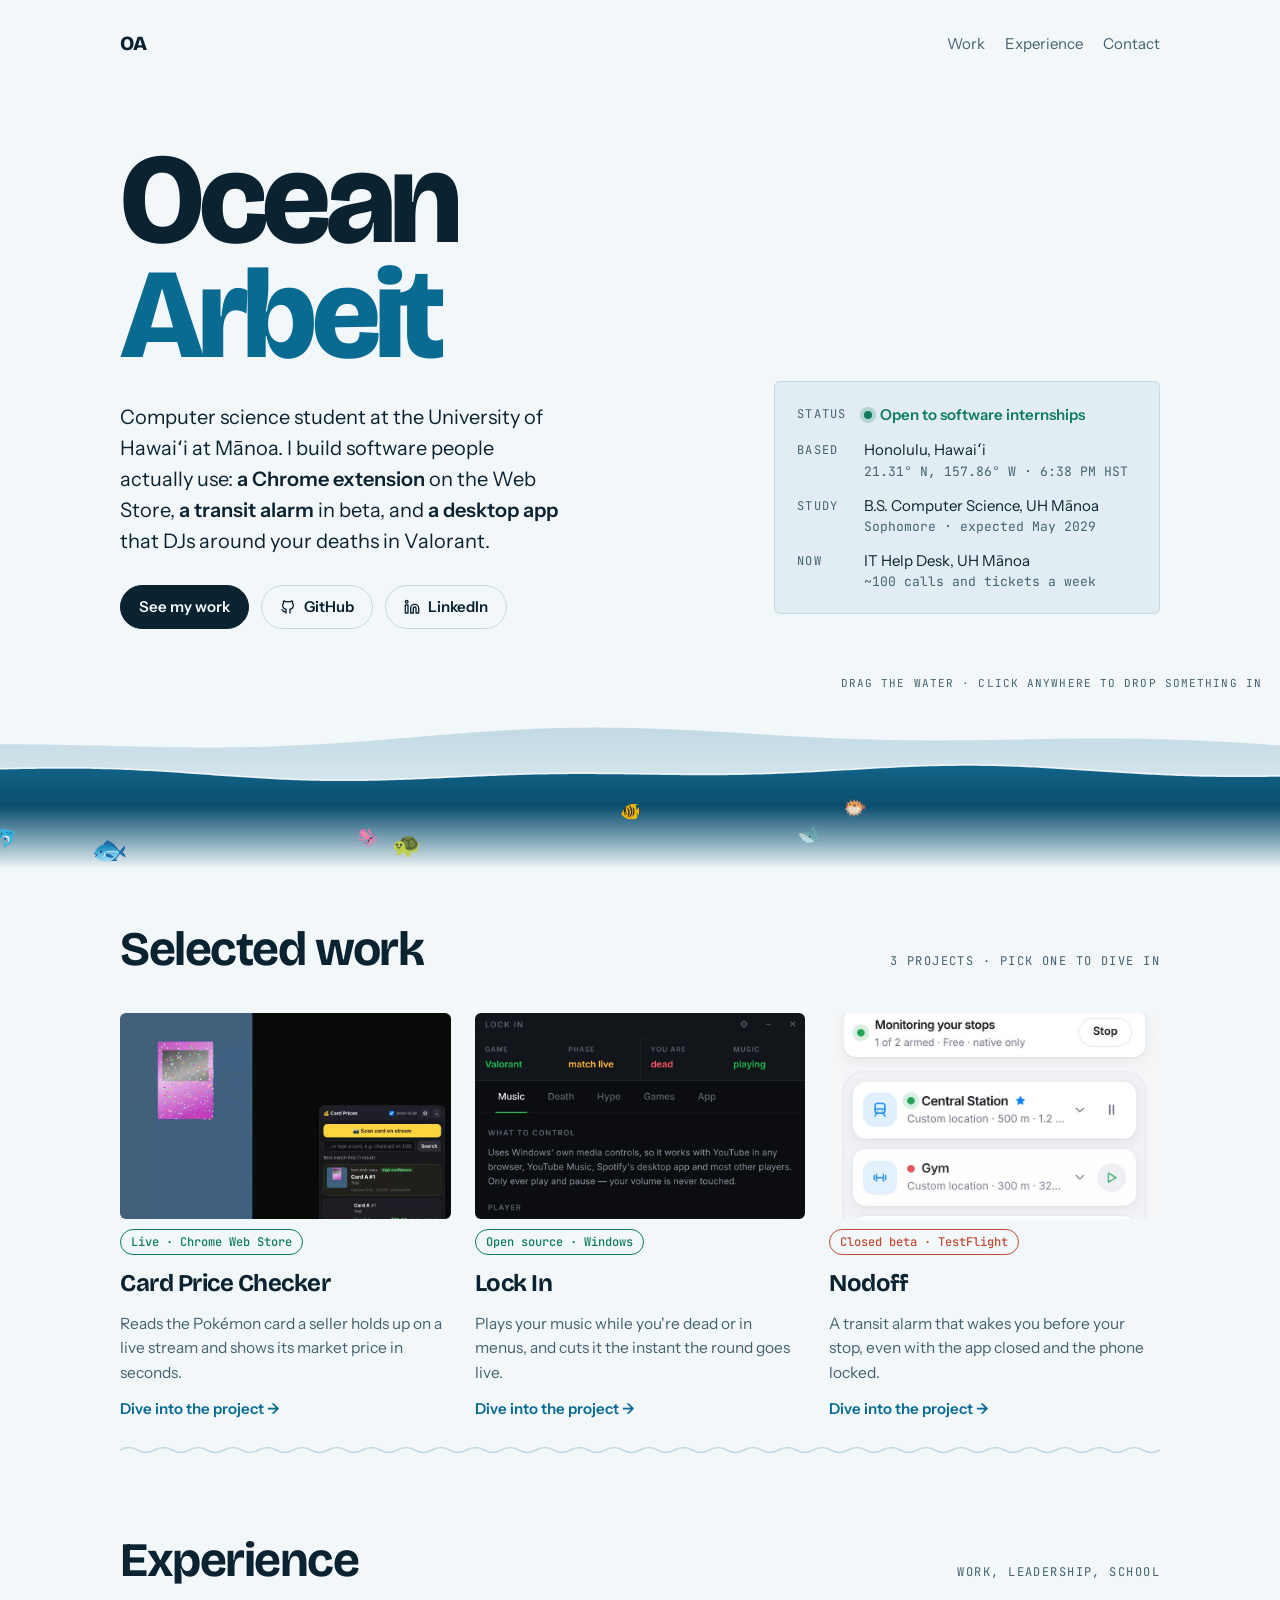
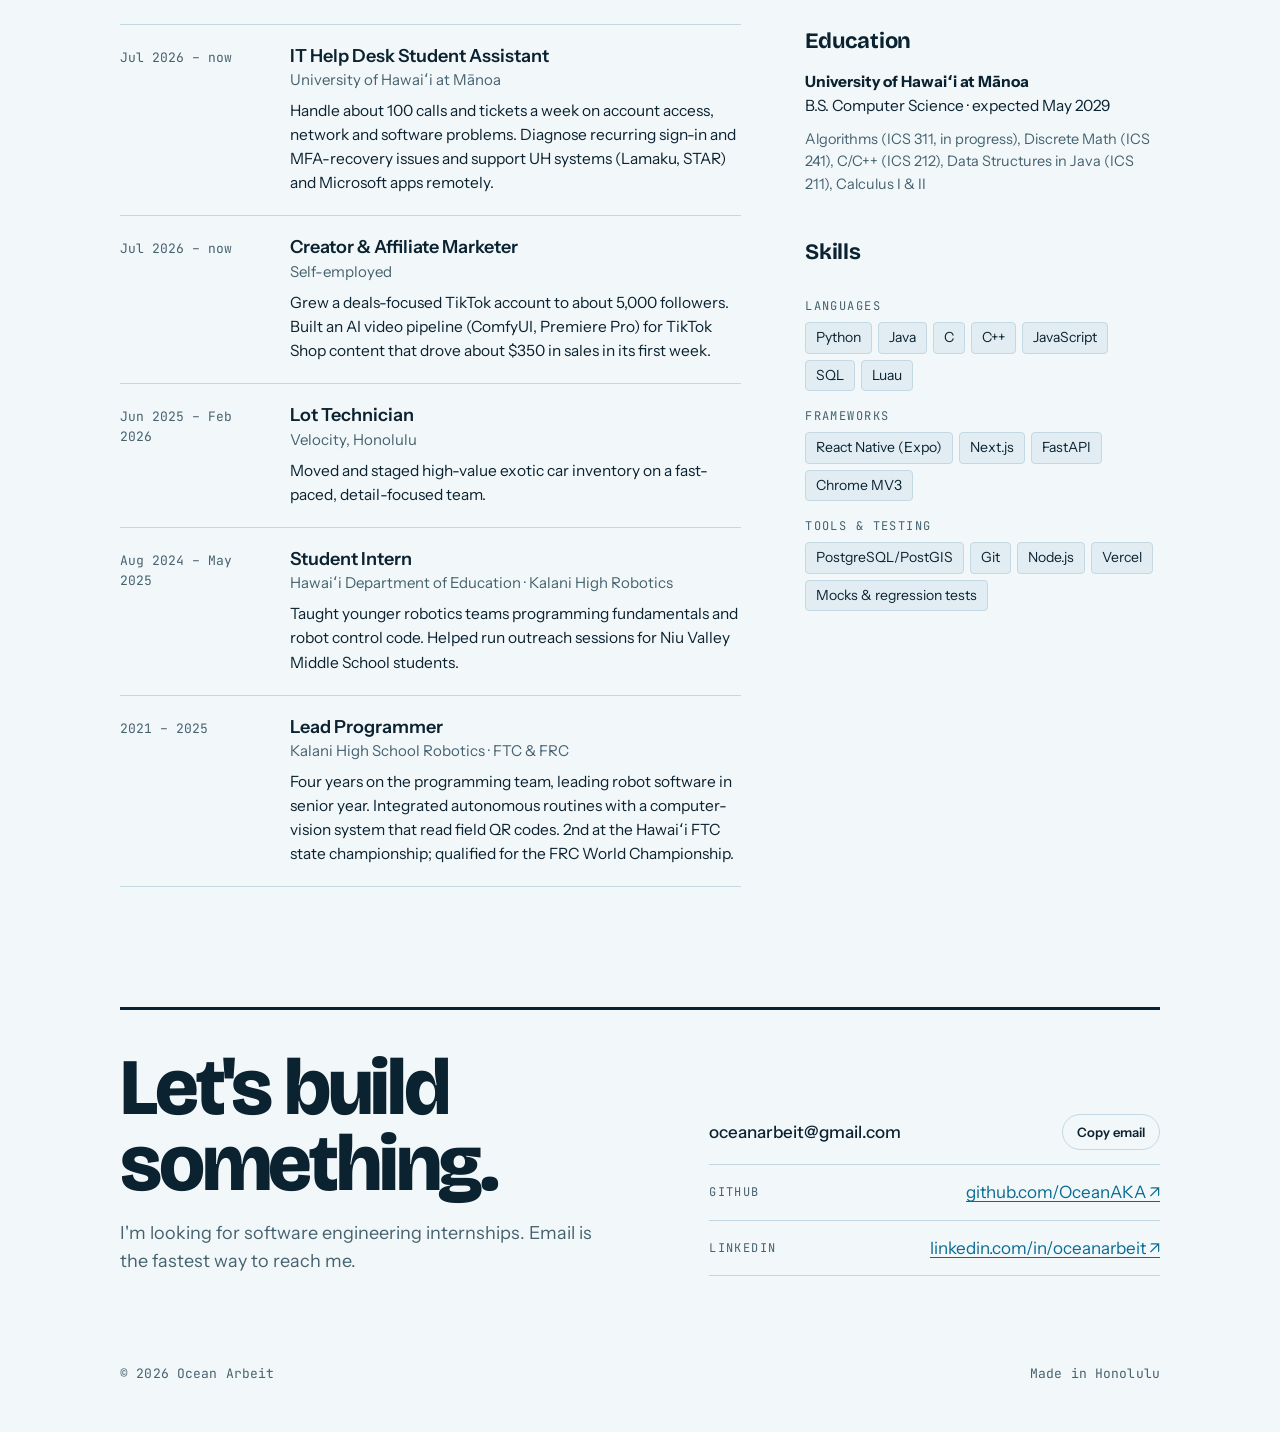
==== commit 44af9f53: "Split projects onto their own pages The index's Work section becomes a three-card grid linking to pr" ====
--- a/index.html
+++ b/index.html
@@ -8,331 +8,7 @@
 <link rel="preconnect" href="https://fonts.googleapis.com">
 <link rel="preconnect" href="https://fonts.gstatic.com" crossorigin>
 <link rel="stylesheet" href="https://fonts.googleapis.com/css2?family=Bricolage+Grotesque:opsz,wght@12..96,500;12..96,700;12..96,800&family=Instrument+Sans:wght@400;500;600&family=JetBrains+Mono:wght@400;500&display=swap">
-<style>
-/* Layout: one 1120px column; hero over an animated sea band, work rows, experience list, contact. Theme: shoreline — pale sea-glass light theme, deep-water dark theme. */
-:root {
-  --bg: #F2F7FA;
-  --surface: #E2EDF3;
-  --line: #C3D8E2;
-  --fg: #0B2230;
-  --muted: #45626F;
-  --accent: #096B92;
-  --accent-soft: #CFE6F0;
-  --warm: #BE4B33;
-  --ok: #0F7D5C;
-  --bg-deep: #C8DCEA;
-  --spark: rgba(10, 90, 130, 0.6);
-  --kelp-1: #2F7D5B;
-  --kelp-2: #45936B;
-  --sea-back: rgba(9, 107, 146, 0.20);
-  --sea-front-a: #19789F;
-  --sea-front-b: #0A4E6E;
-  --foam: rgba(255, 255, 255, 0.85);
-  --font-display: "Bricolage Grotesque", "Avenir Next", "Segoe UI", system-ui, sans-serif;
-  --font-body: "Instrument Sans", "Helvetica Neue", "Segoe UI", system-ui, sans-serif;
-  --font-mono: "JetBrains Mono", ui-monospace, "SFMono-Regular", Menlo, Consolas, monospace;
-}
-@media (prefers-color-scheme: dark) {
-  :root:not([data-theme="light"]) {
-    --bg: #06121C; --surface: #0C1F2D; --line: #1C3A4D; --fg: #DCEBF3; --muted: #92AFC0;
-    --accent: #4FC3E8; --accent-soft: #0E3345; --warm: #F2936C; --ok: #5BD6A8;
-    --bg-deep: #01060C;
-    --spark: rgba(140, 235, 255, 0.85);
-    --kelp-1: #1E5C45;
-    --kelp-2: #2E7E5B;
-    --sea-back: rgba(79, 195, 232, 0.13); --sea-front-a: #11425D; --sea-front-b: #081F2E; --foam: rgba(126, 206, 235, 0.55);
-    color-scheme: dark;
-  }
-}
-:root[data-theme="dark"] {
-  --bg: #06121C; --surface: #0C1F2D; --line: #1C3A4D; --fg: #DCEBF3; --muted: #92AFC0;
-  --accent: #4FC3E8; --accent-soft: #0E3345; --warm: #F2936C; --ok: #5BD6A8;
-  --bg-deep: #01060C;
-  --spark: rgba(140, 235, 255, 0.85);
-  --kelp-1: #1E5C45;
-  --kelp-2: #2E7E5B;
-  --sea-back: rgba(79, 195, 232, 0.13); --sea-front-a: #11425D; --sea-front-b: #081F2E; --foam: rgba(126, 206, 235, 0.55);
-  color-scheme: dark;
-}
-
-* { box-sizing: border-box; }
-html, body { margin: 0; overflow-x: clip; }
-html { scrollbar-width: none; }
-html::-webkit-scrollbar, body::-webkit-scrollbar { display: none; }
-body {
-  background: var(--bg);
-  transition: background-color 0.3s linear;
-  color: var(--fg);
-  font-family: var(--font-body);
-  font-size: 17px;
-  line-height: 1.55;
-  -webkit-font-smoothing: antialiased;
-}
-/* Krillion-style descent: the page darkens with scroll depth (--depth01 set by the gauge) */
-@supports (background: color-mix(in oklab, red 50%, blue)) {
-  body { background: color-mix(in oklab, var(--bg-deep) calc(var(--depth01, 0) * 100%), var(--bg)); }
-}
-a { color: var(--accent); text-underline-offset: 3px; text-decoration-thickness: 1px; }
-a:hover { text-decoration-thickness: 2px; }
-:focus-visible { outline: 2px solid var(--accent); outline-offset: 3px; border-radius: 3px; }
-h1, h2, h3 { font-family: var(--font-display); text-wrap: balance; margin: 0; }
-p { margin: 0; }
-
-.wrap {
-  max-width: 1120px;
-  margin: 0 auto;
-  padding-left: max(16px, env(safe-area-inset-left, 0px));
-  padding-right: max(16px, env(safe-area-inset-right, 0px));
-}
-@media (min-width: 720px) {
-  .wrap { padding-left: max(40px, env(safe-area-inset-left, 0px)); padding-right: max(40px, env(safe-area-inset-right, 0px)); }
-}
-
-.mono { font-family: var(--font-mono); font-size: 13px; letter-spacing: 0.01em; }
-.label {
-  font-family: var(--font-mono);
-  font-size: 12px;
-  text-transform: uppercase;
-  letter-spacing: 0.12em;
-  color: var(--muted);
-}
-
-/* Top bar */
-.top { padding-block: 22px; display: flex; justify-content: space-between; align-items: center; gap: 16px; flex-wrap: wrap; }
-.mark { font-family: var(--font-display); font-weight: 800; font-size: 20px; color: var(--fg); text-decoration: none; letter-spacing: -0.02em; }
-.nav { display: flex; gap: 20px; flex-wrap: wrap; }
-.nav a { color: var(--muted); text-decoration: none; font-size: 15px; padding-block: 10px; }
-.nav a:hover { color: var(--fg); }
-
-/* Hero */
-.hero {
-  display: grid;
-  grid-template-columns: minmax(0, 1.55fr) minmax(0, 1fr);
-  gap: 56px;
-  align-items: end;
-  padding-block: 56px 40px;
-}
-.hero h1 {
-  font-size: clamp(56px, 10vw, 128px);
-  font-weight: 800;
-  line-height: 0.9;
-  letter-spacing: -0.045em;
-}
-.hero h1 span { display: block; color: var(--accent); }
-.intro { margin-top: 28px; font-size: 20px; max-width: 34ch; color: var(--fg); }
-.intro strong { font-weight: 600; }
-.hero-links { margin-top: 28px; display: flex; gap: 12px; flex-wrap: wrap; }
-.btn {
-  display: inline-flex; align-items: center; gap: 8px;
-  min-height: 44px; padding: 0 18px;
-  border-radius: 999px;
-  font-weight: 600; font-size: 15px;
-  text-decoration: none;
-  border: 1px solid var(--line);
-  color: var(--fg);
-  background: transparent;
-  cursor: pointer;
-  font-family: var(--font-body);
-}
-.btn:hover { border-color: var(--fg); }
-.btn.primary { background: var(--fg); color: var(--bg); border-color: var(--fg); }
-.btn.primary:hover { background: var(--accent); border-color: var(--accent); }
-.btn svg { width: 16px; height: 16px; }
-
-.field {
-  border: 1px solid var(--line);
-  border-radius: 6px;
-  background: var(--surface);
-  padding: 20px 22px;
-  display: grid;
-  grid-template-columns: auto minmax(0, 1fr);
-  column-gap: 18px;
-  row-gap: 12px;
-  font-size: 15px;
-}
-.field dt { font-family: var(--font-mono); font-size: 12px; text-transform: uppercase; letter-spacing: 0.1em; color: var(--muted); padding-top: 3px; }
-.field dd { margin: 0; min-width: 0; }
-.field .sub { color: var(--muted); font-size: 13px; font-family: var(--font-mono); }
-.status { display: inline-flex; align-items: center; gap: 8px; font-weight: 600; color: var(--ok); }
-.status::before { content: ""; width: 8px; height: 8px; border-radius: 50%; background: var(--ok); box-shadow: 0 0 0 4px color-mix(in srgb, var(--ok) 22%, transparent); }
-#clock { font-variant-numeric: tabular-nums; }
-
-/* The sea: a full-bleed animated water band under the hero. Pointer strokes ripple it; a press splashes. */
-.sea {
-  position: relative;
-  height: 200px;
-  touch-action: pan-y; /* vertical scroll still works over the water on touch */
-}
-.sea canvas { position: absolute; inset: 0; width: 100%; height: 100%; display: block; cursor: pointer; }
-.sea .hint {
-  position: absolute; right: max(18px, env(safe-area-inset-right, 0px)); top: 6px;
-  font-family: var(--font-mono); font-size: 11px; letter-spacing: 0.1em; text-transform: uppercase;
-  color: var(--muted); pointer-events: none;
-}
-
-/* The deep: full-page layer for drops, zone animals and bioluminescence */
-#deep-canvas { position: absolute; top: 0; left: 0; width: 100%; z-index: -1; pointer-events: none; }
-
-/* Depth gauge: stands in for the hidden scrollbar */
-.depth {
-  position: fixed; right: 10px; top: 50%;
-  transform: translateY(-50%);
-  writing-mode: vertical-rl;
-  font-family: var(--font-mono); font-size: 11px; letter-spacing: 0.12em;
-  color: var(--muted);
-  opacity: 0; transition: opacity 0.4s ease;
-  pointer-events: none; z-index: 5;
-  font-variant-numeric: tabular-nums;
-}
-.depth[data-on="true"] { opacity: 0.85; }
-
-/* Wave rule between sections */
-.wave-rule { color: var(--line); height: 12px; }
-.wave-rule svg { width: 100%; height: 100%; display: block; }
-.wave-rule path { stroke: currentColor; fill: none; stroke-width: 1.5; vector-effect: non-scaling-stroke; }
-
-/* Sections */
-section { padding-block: 80px 24px; }
-#work { padding-top: 56px; }
-.sec-head { display: flex; justify-content: space-between; align-items: baseline; gap: 16px; flex-wrap: wrap; margin-bottom: 40px; }
-.sec-head h2 { font-size: clamp(32px, 5vw, 48px); font-weight: 700; letter-spacing: -0.03em; line-height: 1; }
-
-/* Work */
-.work { display: flex; flex-direction: column; gap: 32px; }
-.project {
-  display: grid;
-  grid-template-columns: minmax(0, 5fr) minmax(0, 7fr);
-  gap: 40px;
-  padding-bottom: 32px;
-  border-bottom: 1px solid var(--line);
-}
-.project:last-child { border-bottom: 0; }
-.figure {
-  background: var(--surface);
-  border-radius: 6px;
-  aspect-ratio: 16 / 10;
-  max-width: 100%;
-  display: flex;
-  align-items: center;
-  justify-content: center;
-  overflow: hidden;
-}
-.figure.media { margin: 0; padding: 0; }
-.figure video, .figure img { width: 100%; height: 100%; object-fit: contain; display: block; }
-.figure video.phone { width: auto; max-width: 100%; height: calc(100% - 32px); border-radius: 18px; border: 1px solid var(--line); background: #fff; }
-.figure .zoom { width: 100%; height: 100%; }
-.figure .zoom img { object-fit: cover; }
-
-.gallery { grid-column: 1 / -1; display: grid; gap: 16px; }
-.figure.tall { aspect-ratio: 1 / 1; }
-.gallery.cols-3 .shot .zoom { aspect-ratio: 3 / 4; }
-.gallery.cols-2 { grid-template-columns: repeat(2, minmax(0, 1fr)); }
-.gallery.cols-3 { grid-template-columns: repeat(3, minmax(0, 1fr)); }
-.gallery.cols-4 { grid-template-columns: repeat(4, minmax(0, 1fr)); }
-.shot { margin: 0; display: flex; flex-direction: column; gap: 8px; min-width: 0; }
-.shot .zoom, .shot video { aspect-ratio: 4 / 3; max-width: 100%; width: 100%; background: var(--surface); border-radius: 6px; }
-.shot video { object-fit: cover; display: block; }
-.shot img { width: 100%; height: 100%; object-fit: contain; display: block; }
-.shot figcaption { font-size: 14px; color: var(--muted); line-height: 1.45; }
-.zoom { position: relative; display: block; padding: 0; border: 0; margin: 0; cursor: zoom-in; overflow: hidden; background: var(--surface); border-radius: 6px; }
-.zoom img { position: absolute; inset: 0; transition: transform 0.4s ease; }
-.zoom:hover img { transform: scale(1.03); }
-
-.lightbox { border: 0; padding: 0; background: transparent; max-width: min(1200px, calc(100vw - 32px)); max-height: calc(100vh - 32px); overflow: visible; }
-.lightbox::backdrop { background: rgba(3, 12, 19, 0.88); }
-.lightbox figure { margin: 0; display: flex; flex-direction: column; gap: 10px; align-items: center; }
-.lightbox img { max-width: 100%; max-height: calc(100vh - 120px); width: auto; height: auto; border-radius: 6px; display: block; }
-.lightbox figcaption { color: #DCEBF3; font-size: 15px; max-width: 70ch; text-align: center; }
-.lightbox .close { position: absolute; top: -8px; right: -8px; width: 44px; height: 44px; border-radius: 50%; border: 0; background: #DCEBF3; color: #06121C; font-size: 22px; line-height: 1; cursor: pointer; }
-
-.p-body { display: flex; flex-direction: column; gap: 14px; min-width: 0; }
-.p-top { display: flex; align-items: center; gap: 10px; flex-wrap: wrap; }
-.pill {
-  font-family: var(--font-mono); font-size: 12px; font-weight: 500;
-  padding: 3px 10px; border-radius: 999px;
-  border: 1px solid currentColor;
-  line-height: 1.5;
-}
-.pill.live { color: var(--ok); }
-.pill.beta { color: var(--warm); }
-.project h3 { font-size: 30px; font-weight: 700; letter-spacing: -0.02em; line-height: 1.1; }
-.project .lede { font-size: 18px; max-width: 58ch; }
-.facts { list-style: none; margin: 0; padding: 0; display: grid; grid-template-columns: repeat(3, minmax(0, 1fr)); gap: 0; border-top: 1px solid var(--line); border-bottom: 1px solid var(--line); }
-.facts li { padding: 12px 14px 12px 0; display: flex; flex-direction: column; gap: 2px; }
-.facts li + li { padding-left: 14px; border-left: 1px solid var(--line); }
-.facts b { font-family: var(--font-display); font-size: 24px; font-weight: 700; letter-spacing: -0.02em; font-variant-numeric: tabular-nums; line-height: 1.1; }
-.facts span { font-size: 13px; color: var(--muted); }
-.detail { margin: 0; padding-left: 18px; color: var(--muted); font-size: 15.5px; display: flex; flex-direction: column; gap: 4px; max-width: 64ch; }
-.stack { display: flex; flex-wrap: wrap; gap: 6px 14px; color: var(--muted); }
-.p-links { display: flex; gap: 18px; flex-wrap: wrap; font-weight: 600; font-size: 15px; }
-.p-links a { display: inline-flex; align-items: center; gap: 6px; min-height: 32px; }
-
-/* Experience */
-.split { display: grid; grid-template-columns: minmax(0, 7fr) minmax(0, 4fr); gap: 64px; }
-.timeline { list-style: none; margin: 0; padding: 0; display: flex; flex-direction: column; }
-.timeline li { display: grid; grid-template-columns: 150px minmax(0, 1fr); gap: 20px; padding-block: 20px; border-top: 1px solid var(--line); }
-.timeline li:last-child { border-bottom: 1px solid var(--line); }
-.when { font-family: var(--font-mono); font-size: 13px; color: var(--muted); font-variant-numeric: tabular-nums; padding-top: 3px; }
-.timeline h3 { font-family: var(--font-body); font-size: 18px; font-weight: 600; line-height: 1.3; }
-.timeline .org { color: var(--muted); font-size: 15px; }
-.timeline p { margin-top: 8px; font-size: 15.5px; max-width: 60ch; }
-
-.side { display: flex; flex-direction: column; gap: 40px; }
-.side h3 { font-size: 22px; font-weight: 700; letter-spacing: -0.01em; margin-bottom: 12px; }
-.edu p { font-size: 15.5px; }
-.edu .course { margin-top: 10px; color: var(--muted); font-size: 14.5px; }
-.skills { display: flex; flex-direction: column; gap: 16px; }
-.skills .label { margin-bottom: 6px; }
-.chips { display: flex; flex-wrap: wrap; gap: 6px; }
-.chip { font-size: 14px; padding: 4px 10px; border-radius: 4px; background: var(--surface); border: 1px solid var(--line); }
-
-/* Contact */
-.contact { padding-block: 96px 64px; }
-.contact-box { display: grid; grid-template-columns: minmax(0, 1.2fr) minmax(0, 1fr); gap: 48px; align-items: end; border-top: 3px solid var(--fg); padding-top: 40px; }
-.contact h2 { font-size: clamp(40px, 7vw, 80px); font-weight: 800; letter-spacing: -0.04em; line-height: 0.95; }
-.contact p { margin-top: 18px; color: var(--muted); font-size: 18px; max-width: 40ch; }
-.reach { display: flex; flex-direction: column; gap: 0; }
-.reach-row { display: flex; justify-content: space-between; align-items: center; gap: 12px; padding-block: 14px; border-bottom: 1px solid var(--line); flex-wrap: wrap; }
-.reach-row .val { font-size: 17px; font-weight: 500; overflow-wrap: anywhere; min-width: 0; user-select: all; }
-.copy { min-height: 36px; padding: 0 14px; font-size: 13px; }
-.copy[data-done="true"] { color: var(--ok); border-color: var(--ok); }
-
-footer { padding-block: 24px 48px; color: var(--muted); display: flex; justify-content: space-between; gap: 12px; flex-wrap: wrap; }
-
-/* Motion: one load sequence */
-@media (prefers-reduced-motion: no-preference) {
-  .rise { animation: rise 0.7s cubic-bezier(.2,.7,.2,1) both; }
-  .rise.d1 { animation-delay: 0.08s; } .rise.d2 { animation-delay: 0.16s; } .rise.d3 { animation-delay: 0.24s; }
-  @keyframes rise { from { transform: translateY(14px); opacity: 0.001; } to { transform: none; opacity: 1; } }
-}
-
-@media (max-width: 860px) {
-  .hero { grid-template-columns: minmax(0, 1fr); gap: 40px; padding-block: 32px 56px; }
-  .project { grid-template-columns: minmax(0, 1fr); gap: 20px; }
-  .split { grid-template-columns: minmax(0, 1fr); gap: 56px; }
-  .contact-box { grid-template-columns: minmax(0, 1fr); gap: 32px; }
-  .gallery.cols-4 { grid-template-columns: repeat(2, minmax(0, 1fr)); }
-}
-@media (max-width: 520px) {
-  body { font-size: 16px; }
-  .intro { font-size: 18px; }
-  .facts { grid-template-columns: minmax(0, 1fr); }
-  .facts li + li { padding-left: 0; border-left: 0; border-top: 1px solid var(--line); }
-  .facts li { flex-direction: row; align-items: baseline; gap: 10px; }
-  .timeline li { grid-template-columns: minmax(0, 1fr); gap: 4px; }
-  .project h3 { font-size: 26px; }
-  section { padding-block: 64px 16px; }
-  .sea { height: 130px; }
-  .sea .hint { display: none; }
-  .depth { right: 4px; }
-  .gallery.cols-2 { grid-template-columns: minmax(0, 1fr); }
-  .gallery.cols-3 { gap: 10px; }
-  .gallery.cols-3 .shot .zoom { aspect-ratio: 9 / 16; }
-  .gallery.cols-3 figcaption { font-size: 12.5px; }
-  .figure.tall { aspect-ratio: 4 / 5; }
-  .gallery { gap: 24px; }
-}
-</style>
+<link rel="stylesheet" href="assets/site.css">
 
 </head>
 <body>
@@ -385,133 +61,31 @@
   <section id="work" aria-labelledby="work-h">
     <div class="sec-head">
       <h2 id="work-h">Selected work</h2>
-      <span class="label">3 projects · screenshots and demos</span>
-    </div>
-
-    <div class="work">
-      <!-- Card Price Checker -->
-      <article class="project">
-        <figure class="figure media">
-          <video src="assets/pricecheck-demo.mp4" poster="assets/pricecheck-demo-poster.jpg" autoplay muted loop playsinline aria-label="Demo: a holo card appears on a test stream and the Card Prices panel scans it automatically"></video>
-        </figure>
-        <div class="p-body">
-          <div class="p-top">
-            <span class="pill live">Live · Chrome Web Store</span>
-          </div>
-          <h3>Card Price Checker for Whatnot</h3>
-          <p class="lede">A Chrome extension that reads the Pokémon card a seller is holding up on a Whatnot live stream and shows its market price, so you can tell in seconds whether the bid is a deal.</p>
-          <ul class="facts">
-            <li><b>~95%</b><span>ID accuracy across 10+ stream setups</span></li>
-            <li><b>0.1–0.7 s</b><span>price lookups, with caching</span></li>
-            <li><b>84</b><span>automated tests with mocked APIs</span></li>
-          </ul>
-          <ul class="detail">
-            <li>Runs Chrome's on-device AI (Gemini Nano) when it can and falls back to a hosted card-ID service, so no API key is needed.</li>
-            <li>Auto-scan watches the video and fires once a new card settles, ignoring foil sparkle, hand sway and card backs.</li>
-            <li>English and Japanese prices, plus exact-grade prices for PSA, CGC and BGS slabs.</li>
-          </ul>
-          <div class="stack mono">JavaScript · Chrome Extensions (MV3) · Gemini Nano · Cloudflare Workers</div>
-          <div class="p-links">
-            <a href="https://chromewebstore.google.com/detail/card-price-checker-for-wh/ipnheelahlheggemeckmlbckkbfpjboh">Install from Chrome Web Store ↗</a>
-            <a href="https://github.com/OceanAKA/WhatnotPriceChecker">Source on GitHub ↗</a>
-          </div>
-        </div>
-        <div class="gallery cols-2">
-          <figure class="shot">
-            <button class="zoom" type="button" aria-label="Enlarge: auto-scan test results"><img src="assets/pricecheck-bench.jpg" alt="Auto-scan browser test results: 5 of 5 scenarios passed, with timelines marking when each scan fired" width="1000" height="700"></button>
-            <figcaption>The auto-scan test bench. A scripted fake stream plays through a real video element, and every scenario passes. Green lines mark when each scan fired.</figcaption>
-          </figure>
-          <figure class="shot">
-            <button class="zoom" type="button" aria-label="Enlarge: Card Prices panel"><img src="assets/pricecheck-panel.jpg" alt="The Card Prices panel beside a test stream, showing a matched card and its price" width="900" height="700"></button>
-            <figcaption>The Card Prices panel over a test stream. The card and price shown are stubbed test data.</figcaption>
-          </figure>
-        </div>
-      </article>
-
-      <!-- Lock In -->
-      <article class="project">
-        <figure class="figure media">
-          <button class="zoom" type="button" aria-label="Enlarge: Lock In main window"><img src="assets/lockin-main.jpg" alt="Lock In's status bar reading Valorant, match live, dead, music playing" width="920" height="575"></button>
-        </figure>
-        <div class="p-body">
-          <div class="p-top">
-            <span class="pill live">Open source · Windows</span>
-          </div>
-          <h3>Lock In</h3>
-          <p class="lede">A Windows app that plays your music while you're dead or in menus, and pauses it the instant the round goes live — for Valorant, League of Legends and Marvel Rivals.</p>
-          <ul class="facts">
-            <li><b>3</b><span>games, each with its own state adapter</span></li>
-            <li><b>~10 ms</b><span>per screen read with Windows' built-in OCR</span></li>
-            <li><b>0</b><span>runtime dependencies — Electron and nothing else</span></li>
-          </ul>
-          <ul class="detail">
-            <li>Reads death from the game itself: Riot's local API for League, and OCR of the on-screen "KILLED BY" banner for Valorant and Marvel Rivals.</li>
-            <li>Hype mode reads the HUD's alive counters off the screen and drops your hype track when it's down to a 1v1 clutch.</li>
-            <li>Controls Spotify, YouTube or any player through Windows' own media layer — no account or API key. Verified against a full 61-round Valorant match.</li>
-          </ul>
-          <div class="stack mono">Electron · Node.js · Windows OCR &amp; media APIs · PowerShell</div>
-          <div class="p-links">
-            <a href="https://github.com/OceanAKA/LockIn">Source on GitHub ↗</a>
-          </div>
-        </div>
-        <div class="gallery cols-3">
-          <figure class="shot">
-            <button class="zoom" type="button" aria-label="Enlarge: death detection pane"><img src="assets/lockin-death.jpg" alt="Death pane: OCR engine ready, last killed by, and a tally of who kills you most" width="920" height="1702"></button>
-            <figcaption>Death detection: OCR reads the kill banner and tallies your killers. Demo data shown.</figcaption>
-          </figure>
-          <figure class="shot">
-            <button class="zoom" type="button" aria-label="Enlarge: hype mode pane"><img src="assets/lockin-hype.jpg" alt="Hype mode pane with HUD digit scanner settings" width="920" height="1702"></button>
-            <figcaption>Hype mode: it reads the HUD's alive counters and drops your track for a 1v1.</figcaption>
-          </figure>
-          <figure class="shot">
-            <button class="zoom" type="button" aria-label="Enlarge: death reminder card"><img src="assets/lockin-overlay.jpg" alt="On-screen reminder card: Do 5 pushups, death no 18" width="1170" height="1560"></button>
-            <figcaption>The on-screen card when you die. Pushups optional but encouraged.</figcaption>
-          </figure>
-        </div>
-      </article>
-
-      <!-- Nodoff -->
-      <article class="project">
-        <figure class="figure media tall">
-          <video class="phone" src="assets/nodoff-demo.mp4" poster="assets/nodoff-demo-poster.jpg" autoplay muted loop playsinline aria-label="Nodoff landing page with an animated map of stops and alarm zones"></video>
-        </figure>
-        <div class="p-body">
-          <div class="p-top">
-            <span class="pill beta">Closed beta · TestFlight</span>
-          </div>
-          <h3>Nodoff</h3>
-          <p class="lede">A transit alarm for people who fall asleep on the bus. It sounds a loud, vibrating alarm as you approach your stop, even with the app closed or the phone locked.</p>
-          <ul class="facts">
-            <li><b>3,831</b><span>stops from TheBus and Skyline data</span></li>
-            <li><b>18</b><span>nearest stops armed under iOS's 20-region limit</span></li>
-            <li><b>4</b><span>beta testers on TestFlight</span></li>
-          </ul>
-          <ul class="detail">
-            <li>Uses the phone's native geofencing instead of streaming GPS, so it barely touches the battery while you ride.</li>
-            <li>Re-picks which stops to watch every 2 km, and survives the app being closed or the phone restarting.</li>
-            <li>Added silent alerts after tester feedback.</li>
-          </ul>
-          <div class="stack mono">Next.js · Capacitor · TypeScript · Postgres/Prisma · GTFS</div>
-          <div class="p-links">
-            <a href="https://nodoff.online">nodoff.online ↗</a>
-          </div>
-        </div>
-        <div class="gallery cols-3">
-          <figure class="shot">
-            <button class="zoom" type="button" aria-label="Enlarge: onboarding"><img src="assets/nodoff-onboarding.jpg" alt="Nodoff onboarding sheet: Never miss your stop" width="780" height="1688"></button>
-            <figcaption>First-run onboarding.</figcaption>
-          </figure>
-          <figure class="shot">
-            <button class="zoom" type="button" aria-label="Enlarge: alarms dashboard"><img src="assets/nodoff-alarms.jpg" alt="Alarms dashboard listing three stops, one armed and monitoring" width="780" height="800"></button>
-            <figcaption>The alarms dashboard, shown with sample stops.</figcaption>
-          </figure>
-          <figure class="shot">
-            <button class="zoom" type="button" aria-label="Enlarge: landing page"><img src="assets/nodoff-landing.jpg" alt="Nodoff landing page: Miss naps, never your stop" width="780" height="1688"></button>
-            <figcaption>The landing page on a phone.</figcaption>
-          </figure>
-        </div>
-      </article>
-
+      <span class="label">3 projects · pick one to dive in</span>
+    </div>
+
+    <div class="pcards">
+      <a class="pcard" href="pricechecker.html">
+        <span class="thumb"><img src="assets/pricecheck-demo-poster.jpg" alt="The Card Prices panel over a test stream" width="900" height="700"></span>
+        <span class="pill live">Live · Chrome Web Store</span>
+        <h3>Card Price Checker</h3>
+        <p>Reads the Pokémon card a seller holds up on a live stream and shows its market price in seconds.</p>
+        <span class="more">Dive into the project →</span>
+      </a>
+      <a class="pcard" href="lockin.html">
+        <span class="thumb"><img src="assets/lockin-main.jpg" alt="Lock In's status bar reading Valorant, match live, dead, music playing" width="920" height="575"></span>
+        <span class="pill live">Open source · Windows</span>
+        <h3>Lock In</h3>
+        <p>Plays your music while you're dead or in menus, and cuts it the instant the round goes live.</p>
+        <span class="more">Dive into the project →</span>
+      </a>
+      <a class="pcard" href="nodoff.html">
+        <span class="thumb"><img src="assets/nodoff-alarms.jpg" alt="Nodoff alarms dashboard" width="780" height="800"></span>
+        <span class="pill beta">Closed beta · TestFlight</span>
+        <h3>Nodoff</h3>
+        <p>A transit alarm that wakes you before your stop, even with the app closed and the phone locked.</p>
+        <span class="more">Dive into the project →</span>
+      </a>
     </div>
   </section>
 
@@ -628,1180 +202,6 @@
   <button class="close" id="lightbox-close" type="button" aria-label="Close">×</button>
 </dialog>
 
-<script>
-(function () {
-  var box = document.getElementById('lightbox');
-  var boxImg = document.getElementById('lightbox-img');
-  var boxCap = document.getElementById('lightbox-cap');
-  document.querySelectorAll('.zoom').forEach(function (b) {
-    b.addEventListener('click', function () {
-      var img = b.querySelector('img');
-      var cap = b.closest('figure').querySelector('figcaption');
-      boxImg.src = img.src;
-      boxImg.alt = img.alt;
-      boxCap.textContent = cap ? cap.textContent : img.alt;
-      if (box.showModal) box.showModal();
-    });
-  });
-  document.getElementById('lightbox-close').addEventListener('click', function () { box.close(); });
-  box.addEventListener('click', function (e) { if (e.target === box) box.close(); });
-
-  if (window.matchMedia && window.matchMedia('(prefers-reduced-motion: reduce)').matches) {
-    document.querySelectorAll('video[autoplay]').forEach(function (v) { v.removeAttribute('autoplay'); v.pause(); v.controls = true; });
-  }
-})();
-(function () {
-  var clock = document.getElementById('clock');
-  var fmt;
-  try {
-    fmt = new Intl.DateTimeFormat('en-US', { timeZone: 'Pacific/Honolulu', hour: 'numeric', minute: '2-digit' });
-  } catch (e) { fmt = null; }
-  function tick() { if (fmt) clock.textContent = fmt.format(new Date()) + ' HST'; }
-  tick();
-  setInterval(tick, 30000);
-
-  var btn = document.getElementById('copy-email');
-  var email = document.getElementById('email');
-  function done(label) {
-    btn.textContent = label;
-    btn.dataset.done = 'true';
-    setTimeout(function () { btn.textContent = 'Copy email'; btn.dataset.done = 'false'; }, 2000);
-  }
-  function selectText() {
-    var r = document.createRange();
-    r.selectNodeContents(email);
-    var s = window.getSelection();
-    s.removeAllRanges();
-    s.addRange(r);
-    done('Selected, press ⌘C');
-  }
-  btn.addEventListener('click', function () {
-    if (navigator.clipboard && navigator.clipboard.writeText) {
-      navigator.clipboard.writeText(email.textContent.trim()).then(function () { done('Copied'); }, selectText);
-    } else {
-      selectText();
-    }
-  });
-})();
-
-/* The water: a 1-D surface simulation (each column springs toward its
-   neighbours) riding on two slow ambient swells. Pointer strokes add
-   energy where they cross the surface; a click drops a random object
-   that splashes in, floats a while and sinks. Sea animals cruise
-   below the surface. */
-(function () {
-  var canvas = document.getElementById('sea-canvas');
-  if (!canvas || !canvas.getContext) return;
-  var ctx = canvas.getContext('2d');
-  var reduce = window.matchMedia && window.matchMedia('(prefers-reduced-motion: reduce)').matches;
-  var SP = 4; // px between simulated columns
-  var W = 0, H = 0, N = 0, dpr = 1;
-  var h = [], v = [], hs = [];
-  var colors = {};
-  var tNow = 0, lastT = 0, raf = 0, inView = true, poked = false;
-
-  var EMOJI_FONT = '"Apple Color Emoji","Segoe UI Emoji","Noto Color Emoji",sans-serif';
-  var DROP_POOL = ['🥥', '🍍', '🌺', '🏐', '🛟', '⭐', '🐚', '🧋', '⚽', '🎲', '👟', '🎧', '🍉', '🩴', '📦'];
-  var ANIMAL_POOL = ['🐟', '🐠', '🐡', '🐢', '🦈', '🐙', '🐬', '🦑', '🐋', '🦞'];
-  var swimmers = [], drops = [], spray = [];
-
-  function toClear(c) {
-    // the same color at alpha 0, so gradients can dissolve into the page
-    var m = /^#([0-9a-f]{6})$/i.exec(c.trim());
-    if (m) {
-      var n = parseInt(m[1], 16);
-      return 'rgba(' + (n >> 16 & 255) + ',' + (n >> 8 & 255) + ',' + (n & 255) + ',0)';
-    }
-    m = /^rgba?\(([^)]+)\)$/.exec(c.trim());
-    if (m) {
-      var parts = m[1].split(',');
-      return 'rgba(' + parts[0] + ',' + parts[1] + ',' + parts[2] + ',0)';
-    }
-    return 'rgba(10,78,110,0)';
-  }
-
-  function readColors() {
-    var cs = getComputedStyle(document.documentElement);
-    function cv(name, fb) { var x = cs.getPropertyValue(name).trim(); return x || fb; }
-    colors = {
-      back: cv('--sea-back', 'rgba(9,107,146,0.2)'),
-      a: cv('--sea-front-a', '#19789F'),
-      b: cv('--sea-front-b', '#0A4E6E'),
-      foam: cv('--foam', 'rgba(255,255,255,0.85)')
-    };
-    colors.bClear = toClear(colors.b);
-    colors.backClear = toClear(colors.back);
-  }
-
-  function initSwimmers() {
-    var n = Math.max(3, Math.min(7, Math.round(W / 190)));
-    swimmers = [];
-    var used = [];
-    for (var k = 0; k < n; k++) {
-      var e;
-      do { e = ANIMAL_POOL[Math.floor(Math.random() * ANIMAL_POOL.length)]; } while (used.indexOf(e) !== -1 && used.length < ANIMAL_POOL.length);
-      used.push(e);
-      swimmers.push({
-        e: e,
-        x: Math.random() * W,
-        depth: 0.3 + Math.random() * 0.55, // fraction of the underwater zone
-        dir: Math.random() < 0.5 ? -1 : 1,
-        sp: 14 + Math.random() * 26,
-        size: 17 + Math.random() * 13,
-        ph: Math.random() * 6.28,
-        bob: 2 + Math.random() * 3
-      });
-    }
-  }
-
-  function resize() {
-    dpr = Math.min(window.devicePixelRatio || 1, 2);
-    W = canvas.clientWidth; H = canvas.clientHeight;
-    canvas.width = Math.max(1, Math.round(W * dpr));
-    canvas.height = Math.max(1, Math.round(H * dpr));
-    ctx.setTransform(dpr, 0, 0, dpr, 0, 0);
-    var n = Math.ceil(W / SP) + 2;
-    if (n !== N) { N = n; h = new Array(N).fill(0); v = new Array(N).fill(0); hs = new Array(N).fill(0); }
-    if (!swimmers.length) initSwimmers();
-    if (reduce) draw(0);
-  }
-
-  function step() {
-    var i;
-    for (i = 0; i < N; i++) {
-      var l = h[i > 0 ? i - 1 : i], r = h[i < N - 1 ? i + 1 : i];
-      v[i] += ((l + r) * 0.5 - h[i]) * 0.22; // neighbour tension
-      v[i] += -h[i] * 0.018; // gravity: pull back to rest level
-      v[i] *= 0.975;
-    }
-    for (i = 0; i < N; i++) {
-      h[i] += v[i];
-      if (h[i] > 34) { h[i] = 34; v[i] *= 0.4; }
-      else if (h[i] < -34) { h[i] = -34; v[i] *= 0.4; }
-    }
-    // spatial smoothing: narrow spikes round off into soft mounds
-    for (i = 0; i < N; i++) {
-      var ls = h[i > 0 ? i - 1 : i], rs = h[i < N - 1 ? i + 1 : i];
-      hs[i] = h[i] * 0.6 + (ls + rs) * 0.2;
-    }
-    var swap = h; h = hs; hs = swap;
-  }
-
-  function surfaceY(i, t) {
-    var x = i * SP;
-    return H * 0.52 + h[i]
-      + Math.sin(x * 0.006 + t * 0.0012) * 5
-      + Math.sin(x * 0.0145 - t * 0.0007) * 3;
-  }
-  function surfAt(x, t) {
-    var i = Math.max(0, Math.min(N - 1, Math.round(x / SP)));
-    return surfaceY(i, t);
-  }
-
-  function poke(i, amount) {
-    if (i < 0 || i > N - 1) return;
-    for (var k = -6; k <= 6; k++) {
-      var j = i + k;
-      if (j < 1 || j > N - 2) continue;
-      var w = Math.cos((k / 6.5) * Math.PI / 2);
-      v[j] += amount * 0.32 * w * w;
-    }
-    if (!poked) {
-      poked = true;
-      var hint = document.getElementById('sea-hint');
-      if (hint) hint.style.opacity = '0';
-    }
-  }
-
-  function splash(x, y, power) {
-    poke(Math.round(x / SP), power);
-    var n = 4 + Math.round(power * 1.4);
-    for (var k = 0; k < n && spray.length < 110; k++) {
-      var a = -Math.PI / 2 + (Math.random() - 0.5) * 1.7;
-      var sp = (45 + Math.random() * 130) * (0.35 + power / 11);
-      spray.push({ x: x, y: y, vx: Math.cos(a) * sp, vy: Math.sin(a) * sp,
-        r: 1.2 + Math.random() + power * 0.05,
-        life: 0.4 + Math.random() * 0.4 + power * 0.012 });
-    }
-  }
-
-  function spawnDrop(clientX, clientY) {
-    var rect = canvas.getBoundingClientRect();
-    var x = Math.max(8, Math.min(W - 8, clientX - rect.left));
-    var y = clientY - rect.top;
-    var surf = surfAt(x, tNow);
-    var below = y >= surf - 8;
-    var d = {
-      e: DROP_POOL[Math.floor(Math.random() * DROP_POOL.length)],
-      x: x,
-      y: below ? surf - 6 : y,
-      vy: 5,
-      size: 19 + Math.random() * 8,
-      rot: (Math.random() - 0.5) * 0.5,
-      state: below ? 'float' : 'fall',
-      floatT: 0,
-      alpha: 1
-    };
-    if (below) splash(x, surf, 9);
-    drops.push(d);
-    if (drops.length > 10) drops.shift();
-  }
-
-  function update(dt, t) {
-    var i;
-    for (i = 0; i < swimmers.length; i++) {
-      var s = swimmers[i];
-      s.x += s.dir * s.sp * dt;
-      if (s.x < -46) s.x = W + 44;
-      else if (s.x > W + 46) s.x = -44;
-    }
-    for (i = drops.length - 1; i >= 0; i--) {
-      var d = drops[i], surf = surfAt(d.x, t);
-      if (d.state === 'fall') {
-        d.vy += 950 * dt;
-        d.y += d.vy * dt;
-        if (d.y >= surf - 4) {
-          d.y = surf - 4;
-          d.state = 'float';
-          splash(d.x, surf, Math.min(22, 2.5 + d.vy * 0.02));
-        }
-      } else if (d.state === 'float') {
-        d.floatT += dt;
-        d.y = surf - d.size * 0.24;
-        d.x += Math.sin(t * 0.001 + d.rot * 12) * 5 * dt;
-        if (d.floatT > 6.5) d.state = 'sink';
-      } else {
-        d.y += 17 * dt;
-        d.alpha -= 0.4 * dt;
-        if (d.alpha <= 0 || d.y > H + 30) drops.splice(i, 1);
-      }
-    }
-    for (i = spray.length - 1; i >= 0; i--) {
-      var p = spray[i];
-      p.vy += 720 * dt;
-      p.x += p.vx * dt;
-      p.y += p.vy * dt;
-      p.life -= dt;
-      if (p.life <= 0) spray.splice(i, 1);
-    }
-  }
-
-  function surfaceTo(t, startWithMove) {
-    // curve through midpoints so the surface renders without corners
-    var y0 = surfaceY(0, t);
-    if (startWithMove) ctx.moveTo(0, y0); else ctx.lineTo(0, y0);
-    var px = 0, py = y0;
-    for (var i = 1; i < N; i++) {
-      var x = i * SP, y = surfaceY(i, t);
-      ctx.quadraticCurveTo(px, py, (px + x) / 2, (py + y) / 2);
-      px = x; py = y;
-    }
-    ctx.lineTo(px, py);
-    return px;
-  }
-
-  function tracePath(t) {
-    ctx.beginPath();
-    ctx.moveTo(0, H);
-    var lastX = surfaceTo(t, false);
-    ctx.lineTo(lastX, H);
-    ctx.closePath();
-  }
-
-  function drawEmoji(e, x, y, size, flip, rot, alpha) {
-    ctx.save();
-    ctx.translate(x, y);
-    if (flip) ctx.scale(-1, 1);
-    if (rot) ctx.rotate(rot);
-    ctx.globalAlpha = alpha;
-    ctx.font = size + 'px ' + EMOJI_FONT;
-    ctx.textAlign = 'center';
-    ctx.textBaseline = 'middle';
-    ctx.fillText(e, 0, 0);
-    ctx.restore();
-  }
-
-  function draw(t) {
-    ctx.clearRect(0, 0, W, H);
-    var x, i;
-    // back swell
-    ctx.beginPath();
-    ctx.moveTo(0, H);
-    for (x = 0; x <= W; x += 8) {
-      ctx.lineTo(x, H * 0.36 + Math.sin(x * 0.004 + t * 0.00045) * 9 + Math.sin(x * 0.0105 - t * 0.0003) * 5);
-    }
-    ctx.lineTo(W, H);
-    ctx.closePath();
-    var gb = ctx.createLinearGradient(0, H * 0.3, 0, H);
-    gb.addColorStop(0, colors.back);
-    gb.addColorStop(1, colors.backClear);
-    ctx.fillStyle = gb;
-    ctx.fill();
-    // water body, dissolving into the page below so the ocean continues
-    tracePath(t);
-    var g = ctx.createLinearGradient(0, H * 0.3, 0, H);
-    g.addColorStop(0, colors.a);
-    g.addColorStop(0.55, colors.b);
-    g.addColorStop(1, colors.bClear);
-    ctx.fillStyle = g;
-    ctx.fill();
-    // underwater: animals and sinking objects, clipped to the water body
-    ctx.save();
-    tracePath(t);
-    ctx.clip();
-    for (i = 0; i < swimmers.length; i++) {
-      var s = swimmers[i];
-      var surf = surfAt(s.x, t);
-      var yS = surf + 10 + (H - surf - 16) * s.depth + Math.sin(t * 0.0015 + s.ph) * s.bob;
-      // emoji sea animals face left by default; flip when swimming right
-      drawEmoji(s.e, s.x, yS, s.size, s.dir > 0, Math.sin(t * 0.001 + s.ph) * 0.08, 0.95);
-    }
-    for (i = 0; i < drops.length; i++) {
-      if (drops[i].state === 'sink') {
-        var dS = drops[i];
-        drawEmoji(dS.e, dS.x, dS.y, dS.size, false, dS.rot + Math.sin(t * 0.002) * 0.2, Math.max(0, dS.alpha) * 0.9);
-      }
-    }
-    ctx.restore();
-    // foam line
-    ctx.beginPath();
-    surfaceTo(t, true);
-    ctx.strokeStyle = colors.foam;
-    ctx.lineWidth = 1.5;
-    ctx.stroke();
-    // falling and floating objects ride above the surface
-    for (i = 0; i < drops.length; i++) {
-      var d = drops[i];
-      if (d.state === 'sink') continue;
-      var rot = d.state === 'float' ? d.rot + Math.sin(t * 0.0022 + d.rot * 9) * 0.18 : d.rot;
-      drawEmoji(d.e, d.x, d.y, d.size, false, rot, 1);
-    }
-    // spray droplets
-    ctx.fillStyle = colors.foam;
-    for (i = 0; i < spray.length; i++) {
-      var pS = spray[i];
-      ctx.globalAlpha = Math.max(0, Math.min(1, pS.life * 2));
-      ctx.beginPath();
-      ctx.arc(pS.x, pS.y, pS.r || 1.8, 0, 6.2832);
-      ctx.fill();
-    }
-    ctx.globalAlpha = 1;
-  }
-
-  function loop(t) {
-    raf = 0;
-    if (!inView || document.hidden) return;
-    tNow = t;
-    var dt = Math.min(0.05, Math.max(0, (t - lastT) / 1000));
-    lastT = t;
-    step(); step();
-    update(dt, t);
-    draw(t);
-    raf = requestAnimationFrame(loop);
-  }
-  function play() {
-    if (!reduce && !raf && inView && !document.hidden) {
-      lastT = performance.now();
-      raf = requestAnimationFrame(loop);
-    }
-  }
-
-  function colAt(clientX) {
-    var rect = canvas.getBoundingClientRect();
-    return Math.round((clientX - rect.left) / SP);
-  }
-
-  readColors();
-  resize();
-
-  if (!reduce) {
-    var lastX = null, lastY = null;
-    canvas.addEventListener('pointermove', function (e) {
-      if (lastX !== null) {
-        var dx = e.clientX - lastX, dy = e.clientY - lastY;
-        var imp = Math.max(-4, Math.min(4, dy * 0.18)) + (Math.random() - 0.5) * Math.min(3, Math.abs(dx) * 0.12);
-        if (imp !== 0) poke(colAt(e.clientX), imp);
-      }
-      lastX = e.clientX; lastY = e.clientY;
-    });
-    canvas.addEventListener('pointerleave', function () { lastX = lastY = null; });
-    canvas.addEventListener('pointerdown', function (e) { spawnDrop(e.clientX, e.clientY); });
-
-    if ('IntersectionObserver' in window) {
-      new IntersectionObserver(function (entries) {
-        inView = entries[0].isIntersecting;
-        play();
-      }).observe(canvas);
-    }
-    document.addEventListener('visibilitychange', play);
-    play();
-  }
-
-  window.addEventListener('resize', resize);
-  var dark = window.matchMedia ? window.matchMedia('(prefers-color-scheme: dark)') : null;
-  function onTheme() { readColors(); if (reduce) draw(tNow); }
-  if (dark) { if (dark.addEventListener) dark.addEventListener('change', onTheme); else if (dark.addListener) dark.addListener(onTheme); }
-  if ('MutationObserver' in window) {
-    new MutationObserver(onTheme).observe(document.documentElement, { attributes: true, attributeFilter: ['data-theme'] });
-  }
-
-  // Hooks for the page-wide deep layer below
-  window.__sea = {
-    calm: function () {
-      var m = 0, mx = 0, i;
-      for (i = 0; i < N; i++) { m += h[i]; if (Math.abs(h[i]) > mx) mx = Math.abs(h[i]); }
-      return { mean: +(m / N).toFixed(2), max: +mx.toFixed(2) };
-    },
-    visible: function () {
-      var r = canvas.getBoundingClientRect();
-      return r.bottom > -40 && r.top < window.innerHeight + 40;
-    },
-    splash: function (clientX, power) {
-      var r = canvas.getBoundingClientRect();
-      var x = Math.max(4, Math.min(W - 4, clientX - r.left));
-      splash(x, surfAt(x, tNow), power);
-    },
-    dropAt: function (clientX, e) {
-      var r = canvas.getBoundingClientRect();
-      var x = Math.max(8, Math.min(W - 8, clientX - r.left));
-      drops.push({ e: e, x: x, y: surfAt(x, tNow) - 6, vy: 0, size: 20 + Math.random() * 6, rot: (Math.random() - 0.5) * 0.5, state: 'float', floatT: 0, alpha: 1 });
-      if (drops.length > 10) drops.shift();
-    }
-  };
-})();
-
-/* The deep: a fixed page-wide layer behind the content. Click anywhere
-   to drop something in. What happens depends on the object and the
-   depth: floaters rise to the surface, sinkers settle on the seafloor,
-   explosives go off, inflatables implode under midnight-zone pressure,
-   and a person can only swim back up from the sunlight zone. Zone
-   animals cruise past at their own depths, and bioluminescent specks
-   drift up from the deep. */
-(function () {
-  var reduce = window.matchMedia && window.matchMedia('(prefers-reduced-motion: reduce)').matches;
-  var sea = document.getElementById('sea');
-  if (reduce || !sea) return;
-  var canvas = document.createElement('canvas');
-  canvas.id = 'deep-canvas';
-  canvas.setAttribute('aria-hidden', 'true');
-  document.body.appendChild(canvas);
-  var ctx = canvas.getContext('2d');
-  if (!ctx) return;
-
-  var EMOJI_FONT = '"Apple Color Emoji","Segoe UI Emoji","Noto Color Emoji",sans-serif';
-  var FLOATERS = ['🥥', '🍍', '🛟', '🦆', '🧋', '🏐', '⚽', '🏀', '🎈'];
-  var SINKERS = ['⚓', '🪨', '🎳', '📦', '👟', '🎲', '📱', '🐚', '🗿', '🔑'];
-  var HUMANS = ['🧍', '🏊', '🤿'];
-  var BOOMS = ['🧨', '💣'];
-  var INFLATABLE = { '🎈': 1, '🏐': 1, '⚽': 1, '🏀': 1, '🛟': 1 };
-  var ZONE_ANIMALS = {
-    sun: ['🐠', '🐟', '🐢', '🐬', '🐳'],
-    twi: ['🦈', '🐙', '🦑', '🐡', '🪼'],
-    mid: ['🦑', '🪼', '🦐', '🐍']
-  };
-
-  var W = 0, Hv = 0, dpr = 1, waterDoc = 0, floorDoc = 0;
-  var objs = [], animals = [], fx = [], sparks = [];
-  var kelp = [], tufts = [], kelpW = 0, kelpC = ['#2F7D5B', '#45936B'];
-  var algae = [], drifters = [], ruleDoc = -999, ruleX0 = 0, ruleX1 = 0, twiTop = 0, twiBot = 0;
-  var diveBubs = [], diving = false, diveCancel = null;
-  var PAD = 500, CH = 0, canvasTop = -1e9;
-  var sparkColor = 'rgba(140,235,255,0.85)';
-  var lastT = 0, raf = 0, idleTimer = 0, spawnIn = 2, remeasureIn = 3, now = 0;
-
-  function measure() {
-    dpr = Math.min(window.devicePixelRatio || 1, 1.5);
-    W = window.innerWidth; Hv = window.innerHeight;
-    CH = Hv + PAD * 2;
-    if (canvas.width !== Math.round(W * dpr) || canvas.height !== Math.round(CH * dpr)) {
-      canvas.width = Math.round(W * dpr);
-      canvas.height = Math.round(CH * dpr);
-      canvas.style.height = CH + 'px';
-      canvasTop = -1e9; // force re-anchor
-    }
-    ctx.setTransform(dpr, 0, 0, dpr, 0, 0);
-    var r = sea.getBoundingClientRect();
-    waterDoc = r.top + window.scrollY + r.height * 0.52;
-    floorDoc = document.documentElement.scrollHeight - 26;
-    var cs = getComputedStyle(document.documentElement);
-    sparkColor = (cs.getPropertyValue('--spark') || '').trim() || sparkColor;
-    kelpC = [
-      (cs.getPropertyValue('--kelp-1') || '').trim() || kelpC[0],
-      (cs.getPropertyValue('--kelp-2') || '').trim() || kelpC[1]
-    ];
-    var rule = document.querySelector('.wave-rule');
-    if (rule) {
-      var rr = rule.getBoundingClientRect();
-      ruleDoc = rr.top + window.scrollY + rr.height;
-      ruleX0 = rr.left; ruleX1 = rr.right;
-    }
-    var scrollMax = Math.max(1, document.documentElement.scrollHeight - Hv);
-    twiTop = Math.max(waterDoc + 140, Hv / 2 + (240 / 1050) * scrollMax);
-    twiBot = Hv / 2 + (940 / 1050) * scrollMax;
-    if (!kelp.length || Math.abs(kelpW - W) > 90) buildKelp();
-  }
-
-  function buildKelp() {
-    kelpW = W;
-    kelp = []; tufts = [];
-    var i, n = Math.max(8, Math.round(W / 52));
-    for (i = 0; i < n; i++) {
-      var tall = Math.random() < 0.2;
-      kelp.push({
-        x: Math.random() * W,
-        h: tall ? 240 + Math.random() * 210 : 50 + Math.random() * 150,
-        ph: Math.random() * 6.28,
-        amp: 5 + Math.random() * 11,
-        w: 1.5 + Math.random() * 1.8,
-        c: (Math.random() * 2) | 0,
-        leaf: 5 + Math.random() * 8
-      });
-    }
-    var m = Math.round(W / 60);
-    for (i = 0; i < m; i++) {
-      tufts.push({ x: Math.random() * W, h: 8 + Math.random() * 18, blades: 3 + ((Math.random() * 3) | 0), ph: Math.random() * 6.28, c: (Math.random() * 2) | 0 });
-    }
-    // algae patches rooted on the wave rule, and sargassum clumps adrift
-    // in the twilight band
-    algae = []; drifters = [];
-    var span = Math.max(60, ruleX1 - ruleX0);
-    n = Math.max(6, Math.round(span / 85));
-    for (i = 0; i < n; i++) {
-      algae.push({
-        x: ruleX0 + Math.random() * span,
-        h: 9 + Math.random() * 17,
-        blades: 4 + ((Math.random() * 4) | 0),
-        ph: Math.random() * 6.28,
-        c: (Math.random() * 2) | 0
-      });
-    }
-    for (i = 0; i < 6; i++) {
-      var blobs = [], bn = 5 + ((Math.random() * 5) | 0), br = 7 + Math.random() * 9, k2;
-      for (k2 = 0; k2 < bn; k2++) {
-        blobs.push({ dx: (Math.random() - 0.5) * br * 2.4, dy: (Math.random() - 0.5) * br * 1.4, r: 2 + Math.random() * 3.5 });
-      }
-      drifters.push({ x: Math.random() * W, f: Math.random(), dir: Math.random() < 0.5 ? -1 : 1, sp: 4 + Math.random() * 8, ph: Math.random() * 6.28, blobs: blobs, c: (Math.random() * 2) | 0 });
-    }
-  }
-
-  function algaeOnScreen() {
-    var sy = window.scrollY;
-    return (ruleDoc > sy - 40 && ruleDoc - 40 < sy + Hv) || (twiBot > sy && twiTop < sy + Hv);
-  }
-
-  function drawAlgae(sy) {
-    var i, sgm;
-    var ry = ruleDoc - sy;
-    if (ry > -40 && ry < Hv + 40) {
-      ctx.lineCap = 'round';
-      for (i = 0; i < algae.length; i++) {
-        var a = algae[i];
-        ctx.strokeStyle = kelpC[a.c];
-        ctx.globalAlpha = 0.5;
-        ctx.lineWidth = 1.3;
-        for (sgm = 0; sgm < a.blades; sgm++) {
-          var spread = (sgm - (a.blades - 1) / 2) * 3.4;
-          var sw = Math.sin(now * 0.0012 + a.ph + sgm * 1.3) * 2.5;
-          ctx.beginPath();
-          ctx.moveTo(a.x + spread * 0.3, ry + 2);
-          ctx.quadraticCurveTo(a.x + spread * 0.7 + sw * 0.5, ry - a.h * 0.55, a.x + spread + sw, ry - a.h);
-          ctx.stroke();
-        }
-      }
-      ctx.globalAlpha = 1;
-    }
-    for (i = 0; i < drifters.length; i++) {
-      var d = drifters[i];
-      var dy = twiTop + d.f * (twiBot - twiTop) - sy + Math.sin(now * 0.0008 + d.ph) * 10;
-      if (dy < -40 || dy > Hv + 40) continue;
-      ctx.fillStyle = kelpC[d.c];
-      ctx.globalAlpha = 0.3;
-      for (sgm = 0; sgm < d.blobs.length; sgm++) {
-        var bl = d.blobs[sgm];
-        ctx.beginPath();
-        ctx.arc(d.x + bl.dx, dy + bl.dy + Math.sin(now * 0.001 + sgm) * 1.5, bl.r, 0, 6.2832);
-        ctx.fill();
-      }
-    }
-    ctx.globalAlpha = 1;
-  }
-
-  function kelpOnScreen() {
-    var sy = window.scrollY;
-    return floorDoc - 480 < sy + Hv && floorDoc + 30 > sy;
-  }
-
-  function drawKelp(sy) {
-    if (!kelpOnScreen()) return;
-    var baseY = floorDoc - sy + 8;
-    var i, sgm;
-    ctx.lineCap = 'round';
-    for (i = 0; i < tufts.length; i++) {
-      var tf = tufts[i];
-      ctx.strokeStyle = kelpC[tf.c];
-      ctx.globalAlpha = 0.55;
-      ctx.lineWidth = 1.4;
-      for (sgm = 0; sgm < tf.blades; sgm++) {
-        var spread = (sgm - (tf.blades - 1) / 2) * 5;
-        var swayT = Math.sin(now * 0.0011 + tf.ph + sgm) * 3;
-        ctx.beginPath();
-        ctx.moveTo(tf.x + spread * 0.4, baseY);
-        ctx.quadraticCurveTo(tf.x + spread * 0.8, baseY - tf.h * 0.6, tf.x + spread + swayT, baseY - tf.h);
-        ctx.stroke();
-      }
-    }
-    var segs = 7;
-    for (i = 0; i < kelp.length; i++) {
-      var k = kelp[i];
-      ctx.strokeStyle = kelpC[k.c];
-      ctx.globalAlpha = 0.8;
-      ctx.lineWidth = k.w;
-      var prevX = k.x, prevY = baseY;
-      ctx.beginPath();
-      ctx.moveTo(k.x, baseY);
-      for (sgm = 1; sgm <= segs; sgm++) {
-        var f = sgm / segs;
-        var nx = k.x + Math.sin(now * 0.0009 + k.ph + sgm * 0.55) * k.amp * f * f;
-        var ny = baseY - k.h * f;
-        ctx.quadraticCurveTo(prevX, prevY, (prevX + nx) / 2, (prevY + ny) / 2);
-        prevX = nx; prevY = ny;
-      }
-      ctx.lineTo(prevX, prevY);
-      ctx.stroke();
-      ctx.globalAlpha = 0.6;
-      ctx.lineWidth = Math.max(1, k.w * 0.75);
-      for (sgm = 2; sgm <= segs; sgm++) {
-        var ff = sgm / segs;
-        var bx = k.x + Math.sin(now * 0.0009 + k.ph + sgm * 0.55) * k.amp * ff * ff;
-        var by = baseY - k.h * ff;
-        var side = sgm % 2 ? 1 : -1;
-        var ln = k.leaf * (1 - ff * 0.4);
-        ctx.beginPath();
-        ctx.moveTo(bx, by);
-        ctx.quadraticCurveTo(bx + side * ln * 0.7, by - ln * 0.25, bx + side * ln, by - ln * 0.7);
-        ctx.stroke();
-      }
-    }
-    ctx.globalAlpha = 1;
-  }
-
-  function ensureAnchor() {
-    var sy = window.scrollY;
-    var maxTop = Math.max(0, document.documentElement.scrollHeight - CH);
-    if (sy - 80 < canvasTop || sy + Hv + 80 > canvasTop + CH) {
-      canvasTop = Math.max(0, Math.min(maxTop, sy - PAD));
-      canvas.style.top = canvasTop + 'px';
-    }
-  }
-
-  function metersAt(docY) {
-    // same scale as the depth gauge: the metres it reads when this
-    // point sits at the centre of the screen
-    var max = document.documentElement.scrollHeight - Hv;
-    var f = (docY - Hv / 2) / Math.max(1, max);
-    return Math.max(0, Math.min(1, f)) * 1050;
-  }
-  function zoneAt(docY) {
-    var m = metersAt(docY);
-    return m < 200 ? 'sun' : m < 1000 ? 'twi' : 'mid';
-  }
-  function viewMeters() {
-    var max = document.documentElement.scrollHeight - Hv;
-    return max > 0 ? (window.scrollY / max) * 1050 : 0;
-  }
-
-  function addFx(f) { if (fx.length < 120) fx.push(f); }
-  function bubblesAt(x, y, n, fast) {
-    for (var k = 0; k < n; k++) {
-      addFx({ type: 'bub', x: x + (Math.random() - 0.5) * 16, y: y + (Math.random() - 0.5) * 10,
-        vx: fast ? (Math.random() - 0.5) * 160 : (Math.random() - 0.5) * 20,
-        vy: -(30 + Math.random() * (fast ? 160 : 60)),
-        r: 1.3 + Math.random() * 2, life: 0.8 + Math.random() * 0.6, t: 0 });
-    }
-  }
-
-  function crushNow(o) {
-    var m = metersAt(o.y);
-    return o.e === '🎈' ? m >= 200 : m >= 1000;
-  }
-
-  function enterWater(o) {
-    bubblesAt(o.x, o.y, 5);
-    if (o.cat === 'float') o.state = (INFLATABLE[o.e] && crushNow(o)) ? 'crush' : 'rise';
-    else if (o.cat === 'sink') o.state = 'sinking';
-    else if (o.cat === 'boom') o.state = 'fuse';
-    else {
-      var z = zoneAt(o.y);
-      if (z === 'sun') o.state = 'swim';
-      else { o.state = 'struggle'; o.doom = z === 'mid'; }
-    }
-    o.t = 0;
-  }
-
-  function easeDive(u) {
-    return u < 0.5 ? 4 * u * u * u : 1 - Math.pow(-2 * u + 2, 3) / 2;
-  }
-
-  function dive(targetY, hash) {
-    if (diveCancel) diveCancel();
-    var startY = window.scrollY;
-    var maxY = document.documentElement.scrollHeight - Hv;
-    var endY = Math.max(0, Math.min(maxY, targetY));
-    var dist = Math.abs(endY - startY);
-    if (dist < 4) return;
-    var dur = Math.min(2100, 500 + dist * 0.45);
-    var t0 = performance.now(), cancelled = false, lastY = startY;
-    function cancel() { cancelled = true; diving = false; }
-    diveCancel = cancel;
-    window.addEventListener('wheel', cancel, { once: true, passive: true });
-    window.addEventListener('touchstart', cancel, { once: true, passive: true });
-    diving = true;
-    function stepDive(tn) {
-      if (cancelled) return;
-      var u = Math.min(1, (tn - t0) / dur);
-      var y = startY + (endY - startY) * easeDive(u);
-      window.scrollTo(0, y);
-      // bubbles stream past, more the faster we move
-      var speed = Math.abs(y - lastY);
-      lastY = y;
-      var n = Math.min(6, Math.round(speed * 0.14));
-      for (var k = 0; k < n && diveBubs.length < 90; k++) {
-        diveBubs.push({
-          x: Math.random() * W,
-          y: Hv + 12 + Math.random() * 60,
-          vy: -(280 + Math.random() * 430),
-          r: 1.6 + Math.random() * 3.6,
-          ph: Math.random() * 6.28,
-          life: 0.8 + Math.random() * 0.8,
-          t: 0
-        });
-      }
-      if (u < 1) requestAnimationFrame(stepDive);
-      else {
-        diving = false;
-        if (hash) { try { history.replaceState(null, '', hash); } catch (err) {} }
-      }
-      wake();
-    }
-    requestAnimationFrame(stepDive);
-    wake();
-  }
-
-  function spawnObject(cx, cy, forceCat) {
-    var r = Math.random(), e, cat;
-    cat = forceCat || (r < 0.38 ? 'float' : r < 0.72 ? 'sink' : r < 0.9 ? 'human' : 'boom');
-    var pool = cat === 'float' ? FLOATERS : cat === 'sink' ? SINKERS : cat === 'human' ? HUMANS : BOOMS;
-    e = pool[(Math.random() * pool.length) | 0];
-    var o = {
-      e: e, cat: cat,
-      x: Math.max(12, Math.min(W - 12, cx)),
-      y: cy + window.scrollY,
-      vx: 0, vy: 0,
-      size: e === '🗿' ? 34 : e === '🐳' ? 30 : 20 + Math.random() * 8,
-      rot: (Math.random() - 0.5) * 0.4, t: 0, alpha: 1, doom: false,
-      state: 'air'
-    };
-    if (o.y >= waterDoc) enterWater(o);
-    objs.push(o);
-    if (objs.length > 16) objs.shift();
-    wake();
-    return o;
-  }
-
-  function explode(o) {
-    addFx({ type: 'flash', x: o.x, y: o.y, size: 54, life: 0.4, t: 0 });
-    addFx({ type: 'ring', x: o.x, y: o.y, r: 6, vr: 260, life: 0.55, t: 0 });
-    bubblesAt(o.x, o.y, 22, true);
-    var i;
-    for (i = 0; i < animals.length; i++) {
-      var a = animals[i];
-      var dx = a.x - o.x, dy = (a.y - o.y);
-      if (dx * dx + dy * dy < 260 * 260) {
-        a.dir = dx >= 0 ? 1 : -1;
-        a.sp = 160 + Math.random() * 80;
-        a.flee = true;
-      }
-    }
-    for (i = 0; i < objs.length; i++) {
-      var b = objs[i];
-      if (b !== o && Math.abs(b.x - o.x) < 170 && Math.abs(b.y - o.y) < 170) b.vy -= 150;
-    }
-    var prox = 1 - Math.abs(o.y - waterDoc) / 340;
-    if (prox > 0 && window.__sea) window.__sea.splash(o.x, 8 + 14 * prox);
-  }
-
-  function pop(o) {
-    addFx({ type: 'flash', x: o.x, y: o.y, size: o.size * 1.7, life: 0.32, t: 0 });
-    addFx({ type: 'ring', x: o.x, y: o.y, r: 4, vr: 150, life: 0.4, t: 0 });
-    bubblesAt(o.x, o.y, 12, true);
-  }
-
-  function die(o) {
-    bubblesAt(o.x, o.y, 8);
-    objs.push({ e: '💀', cat: 'sink', state: 'sinking', x: o.x, y: o.y, vx: 0, vy: 10, size: 19, rot: 0, t: 0, alpha: 1 });
-    objs.push({ e: '👻', cat: 'ghost', state: 'ghost', x: o.x, y: o.y, vx: 0, vy: -55, size: 21, rot: 0, t: 0, alpha: 1 });
-  }
-
-  function reachSurface(o, quiet) {
-    if (window.__sea) {
-      if (!quiet && window.__sea.visible()) window.__sea.splash(o.x, 6);
-      if (o.e === '🎈') return false; // balloons burst free instead
-      window.__sea.dropAt(o.x, o.e);
-    }
-    return true;
-  }
-
-  function update(dt) {
-    var i;
-    for (i = objs.length - 1; i >= 0; i--) {
-      var o = objs[i];
-      o.t += dt;
-      switch (o.state) {
-        case 'air':
-          o.vy += (o.e === '🎈' ? -520 : 900) * dt;
-          o.y += o.vy * dt;
-          if (o.e === '🎈' && o.y - window.scrollY < -140) { objs.splice(i, 1); break; }
-          if (o.vy > 0 && o.y >= waterDoc - 4) {
-            o.y = waterDoc - 4;
-            var impact = Math.min(22, 2.5 + o.vy * 0.02);
-            if (window.__sea && window.__sea.visible()) window.__sea.splash(o.x, impact);
-            bubblesAt(o.x, o.y, Math.round(2 + impact * 0.5), impact > 14);
-            if (o.cat === 'float') {
-              if (reachSurface(o, true)) objs.splice(i, 1);
-            } else enterWater(o);
-          }
-          break;
-        case 'rise':
-          o.vy = Math.max(o.vy - 500 * dt, -130);
-          o.y += o.vy * dt;
-          o.x += Math.sin(now * 0.004 + o.rot * 10) * 14 * dt;
-          if (Math.random() < dt * 2) bubblesAt(o.x, o.y + o.size * 0.4, 1);
-          if (o.y <= waterDoc + 6) {
-            if (o.e === '🎈') { o.state = 'air'; o.vy = -170; if (window.__sea && window.__sea.visible()) window.__sea.splash(o.x, 5); }
-            else if (reachSurface(o)) objs.splice(i, 1);
-          }
-          break;
-        case 'sinking':
-          o.vy = Math.min(o.vy + 420 * dt, o.e === '🗿' ? 230 : 110);
-          o.y += o.vy * dt;
-          o.x += Math.sin(now * 0.003 + o.rot * 8) * 10 * dt;
-          o.rot += 0.3 * dt;
-          if (Math.random() < dt * 1.2) bubblesAt(o.x, o.y, 1);
-          if (o.y >= floorDoc - o.size * 0.4) {
-            o.y = floorDoc - o.size * 0.4;
-            o.state = 'rest';
-            o.t = 0;
-            bubblesAt(o.x, o.y, o.e === '🗿' ? 10 : 4);
-          }
-          break;
-        case 'rest':
-          if (o.t > 10) { o.alpha -= 0.6 * dt; if (o.alpha <= 0) objs.splice(i, 1); }
-          break;
-        case 'swim':
-          o.y += Math.sin(now * 0.005 + o.rot * 9) * 8 * dt;
-          o.x += Math.sin(now * 0.002) * 12 * dt;
-          if (Math.random() < dt * 1.4) bubblesAt(o.x, o.y, 1);
-          if (o.t > 1.5) { o.state = 'rise'; o.vy = -40; }
-          break;
-        case 'struggle':
-          if (Math.random() < dt * 5) bubblesAt(o.x, o.y, 1);
-          if (o.t > 1.05) {
-            if (o.doom) { die(o); objs.splice(objs.indexOf(o), 1); }
-            else { o.state = 'rise'; o.vy = -120; }
-          }
-          break;
-        case 'ghost':
-          o.y += o.vy * dt;
-          o.x += Math.sin(now * 0.003 + o.rot) * 18 * dt;
-          if (o.t > 2.2) o.alpha -= 0.35 * dt;
-          if (o.alpha <= 0 || o.y - window.scrollY < -140) objs.splice(i, 1);
-          break;
-        case 'fuse':
-          o.y += 24 * dt;
-          if (Math.random() < dt * 6) bubblesAt(o.x, o.y, 1);
-          if (o.t > 1.15) { explode(o); objs.splice(i, 1); }
-          break;
-        case 'crush':
-          if (o.t > 0.55) { pop(o); objs.splice(i, 1); }
-          break;
-      }
-    }
-
-    for (i = animals.length - 1; i >= 0; i--) {
-      var a = animals[i];
-      a.x += a.dir * a.sp * dt;
-      if (a.x < -80 || a.x > W + 80) animals.splice(i, 1);
-    }
-
-    for (i = diveBubs.length - 1; i >= 0; i--) {
-      var db = diveBubs[i];
-      db.t += dt;
-      db.y += db.vy * dt;
-      db.x += Math.sin(now * 0.004 + db.ph) * 26 * dt;
-      if (db.t >= db.life || db.y < -14) diveBubs.splice(i, 1);
-    }
-
-    for (i = 0; i < drifters.length; i++) {
-      var dr = drifters[i];
-      dr.x += dr.dir * dr.sp * dt;
-      if (dr.x < -30) dr.x = W + 28; else if (dr.x > W + 30) dr.x = -28;
-    }
-
-    for (i = fx.length - 1; i >= 0; i--) {
-      var f = fx[i];
-      f.t += dt;
-      if (f.type === 'bub') {
-        f.x += (f.vx || 0) * dt;
-        f.y += f.vy * dt;
-        f.vy -= 20 * dt;
-      } else if (f.type === 'ring') {
-        f.r += f.vr * dt;
-      }
-      if (f.t >= f.life) fx.splice(i, 1);
-    }
-
-    // spawn zone animals in the visible underwater band
-    spawnIn -= dt;
-    if (spawnIn <= 0) {
-      spawnIn = 2 + Math.random() * 2;
-      if (animals.length < 6) {
-        var y0 = Math.max(waterDoc + 40, window.scrollY + 30);
-        var y1 = Math.min(window.scrollY + Hv - 30, floorDoc - 20);
-        if (y1 > y0) {
-          var docY = y0 + Math.random() * (y1 - y0);
-          var pool = ZONE_ANIMALS[zoneAt(docY)];
-          var dir = Math.random() < 0.5 ? -1 : 1;
-          var z = zoneAt(docY);
-          animals.push({
-            e: pool[(Math.random() * pool.length) | 0],
-            x: dir < 0 ? W + 60 : -60,
-            y: docY,
-            dir: dir,
-            sp: 20 + Math.random() * 30,
-            size: z === 'mid' ? 22 + Math.random() * 12 : 17 + Math.random() * 11,
-            ph: Math.random() * 6.28,
-            bob: 2 + Math.random() * 4,
-            flee: false
-          });
-        }
-      }
-    }
-
-    // bioluminescent specks track the viewport's depth
-    var m = viewMeters();
-    var target = m < 420 ? 0 : Math.round(((m - 420) / 630) * 70);
-    while (sparks.length < target) {
-      sparks.push({ x: Math.random() * W, y: Math.random() * Hv, r: 0.8 + Math.random() * 1.9,
-        ph: Math.random() * 6.28, vy: -(4 + Math.random() * 10), big: Math.random() < 0.12 });
-    }
-    if (sparks.length > target) sparks.length = target;
-    for (i = 0; i < sparks.length; i++) {
-      var sp = sparks[i];
-      sp.y += sp.vy * dt;
-      sp.x += Math.sin(now * 0.0006 + sp.ph) * 8 * dt;
-      if (sp.y < -6) { sp.y = Hv + 6; sp.x = Math.random() * W; }
-    }
-  }
-
-  function drawEmoji(e, x, y, size, flip, rot, alpha) {
-    ctx.save();
-    ctx.translate(x, y);
-    if (flip) ctx.scale(-1, 1);
-    if (rot) ctx.rotate(rot);
-    ctx.globalAlpha = Math.max(0, Math.min(1, alpha));
-    ctx.font = Math.round(size) + 'px ' + EMOJI_FONT;
-    ctx.textAlign = 'center';
-    ctx.textBaseline = 'middle';
-    ctx.fillText(e, 0, 0);
-    ctx.restore();
-  }
-
-  function draw() {
-    ctx.clearRect(0, 0, W, CH);
-    var sy = window.scrollY, i;
-    ctx.save();
-    ctx.translate(0, sy - canvasTop);
-
-    ctx.fillStyle = sparkColor;
-    for (i = 0; i < sparks.length; i++) {
-      var sp = sparks[i];
-      var tw = 0.3 + 0.7 * (0.5 + 0.5 * Math.sin(now * 0.002 + sp.ph * 3));
-      ctx.globalAlpha = tw;
-      ctx.beginPath();
-      ctx.arc(sp.x, sp.y, sp.r, 0, 6.2832);
-      ctx.fill();
-      if (sp.big) {
-        ctx.globalAlpha = tw * 0.22;
-        ctx.beginPath();
-        ctx.arc(sp.x, sp.y, sp.r * 3.2, 0, 6.2832);
-        ctx.fill();
-      }
-    }
-    ctx.globalAlpha = 1;
-
-    drawKelp(sy);
-    drawAlgae(sy);
-
-    for (i = 0; i < animals.length; i++) {
-      var a = animals[i];
-      var ay = a.y - sy + Math.sin(now * 0.0015 + a.ph) * a.bob;
-      if (ay < -60 || ay > Hv + 60) continue;
-      drawEmoji(a.e, a.x, ay, a.size, a.dir > 0, Math.sin(now * 0.001 + a.ph) * 0.08, a.flee ? 0.9 : 0.85);
-    }
-
-    for (i = 0; i < objs.length; i++) {
-      var o = objs[i];
-      var oy = o.y - sy;
-      if (oy < -140 || oy > Hv + 140) continue;
-      var ox = o.x, rot = o.rot, alpha = o.alpha;
-      if (o.state === 'struggle' || o.state === 'crush') {
-        ox += (Math.random() - 0.5) * 5;
-        oy += (Math.random() - 0.5) * 4;
-      }
-      if (o.state === 'fuse') alpha = 0.6 + 0.4 * Math.sin(now * 0.03);
-      if (o.state === 'ghost') alpha = o.alpha * (0.7 + 0.3 * Math.sin(now * 0.006));
-      if (o.state === 'rest') rot = 0.5;
-      drawEmoji(o.e, ox, oy, o.size, false, rot, alpha);
-    }
-
-    for (i = 0; i < fx.length; i++) {
-      var f = fx[i];
-      var k = 1 - f.t / f.life;
-      var fy = f.y - sy;
-      if (f.type === 'bub') {
-        ctx.globalAlpha = Math.max(0, k) * 0.8;
-        ctx.fillStyle = sparkColor;
-        ctx.beginPath();
-        ctx.arc(f.x, fy, f.r, 0, 6.2832);
-        ctx.fill();
-      } else if (f.type === 'ring') {
-        ctx.globalAlpha = Math.max(0, k) * 0.9;
-        ctx.strokeStyle = sparkColor;
-        ctx.lineWidth = 2;
-        ctx.beginPath();
-        ctx.arc(f.x, fy, f.r, 0, 6.2832);
-        ctx.stroke();
-      } else if (f.type === 'flash') {
-        drawEmoji('💥', f.x, fy, f.size * (1 + (1 - k) * 0.7), false, 0, k);
-      }
-    }
-    ctx.strokeStyle = sparkColor;
-    ctx.lineWidth = 1.2;
-    for (i = 0; i < diveBubs.length; i++) {
-      var db = diveBubs[i];
-      var kb = 1 - db.t / db.life;
-      ctx.globalAlpha = Math.max(0, kb) * 0.75;
-      ctx.beginPath();
-      ctx.arc(db.x, db.y, db.r, 0, 6.2832);
-      ctx.stroke();
-      ctx.globalAlpha = Math.max(0, kb) * 0.25;
-      ctx.beginPath();
-      ctx.arc(db.x, db.y, db.r, 0, 6.2832);
-      ctx.fill();
-    }
-    ctx.globalAlpha = 1;
-    ctx.restore();
-  }
-
-  function active() {
-    return objs.length > 0 || animals.length > 0 || fx.length > 0 || sparks.length > 0 || viewMeters() >= 420 || kelpOnScreen() || algaeOnScreen() || diving || diveBubs.length > 0;
-  }
-
-  function loop(t) {
-    raf = 0;
-    if (document.hidden) return;
-    now = t;
-    var dt = Math.min(0.05, Math.max(0.001, (t - lastT) / 1000));
-    lastT = t;
-    remeasureIn -= dt;
-    if (remeasureIn <= 0) { remeasureIn = 3; measure(); }
-    ensureAnchor();
-    update(dt);
-    draw();
-    if (active()) raf = requestAnimationFrame(loop);
-    else {
-      ctx.clearRect(0, 0, W, Hv);
-      idle();
-    }
-  }
-  function idle() {
-    clearTimeout(idleTimer);
-    idleTimer = setTimeout(function () { wake(); }, 500);
-  }
-  function wake() {
-    if (!raf && !document.hidden) {
-      if (active()) {
-        lastT = performance.now();
-        raf = requestAnimationFrame(loop);
-      } else idle();
-    }
-  }
-
-  measure();
-  window.addEventListener('resize', function () { measure(); });
-  document.addEventListener('visibilitychange', function () { if (!document.hidden) wake(); });
-  window.addEventListener('scroll', function () { if (!raf) ensureAnchor(); wake(); }, { passive: true });
-
-  var dark = window.matchMedia ? window.matchMedia('(prefers-color-scheme: dark)') : null;
-  if (dark) {
-    var onT = function () { measure(); };
-    if (dark.addEventListener) dark.addEventListener('change', onT); else if (dark.addListener) dark.addListener(onT);
-  }
-  if ('MutationObserver' in window) {
-    new MutationObserver(function () { measure(); }).observe(document.documentElement, { attributes: true, attributeFilter: ['data-theme'] });
-  }
-
-  document.addEventListener('click', function (e) {
-    var anchor = e.target && e.target.closest && e.target.closest('a[href^="#"]');
-    if (anchor) {
-      var id = anchor.getAttribute('href').slice(1);
-      var el = id && document.getElementById(id);
-      if (el) {
-        e.preventDefault();
-        var target = id === 'top' ? 0 : el.getBoundingClientRect().top + window.scrollY - 24;
-        dive(target, '#' + id);
-      }
-      return;
-    }
-    if (e.defaultPrevented) return;
-    if (e.target && e.target.closest && e.target.closest('a,button,input,select,textarea,video,dialog,label')) return;
-    if (e.target && e.target.id === 'sea-canvas') return;
-    if (window.getSelection && String(window.getSelection())) return;
-    spawnObject(e.clientX, e.clientY);
-  });
-
-  window.__deep = { spawn: spawnObject, objs: objs, animals: animals, sparks: sparks };
-  wake();
-})();
-
-/* Depth gauge: the hidden scrollbar, read as metres below the surface. */
-(function () {
-  var el = document.getElementById('depth');
-  var floor = document.getElementById('floor');
-  if (!el) return;
-  var ticking = false;
-  function update() {
-    ticking = false;
-    var doc = document.documentElement;
-    var max = doc.scrollHeight - window.innerHeight;
-    if (max <= 0) { el.dataset.on = 'false'; return; }
-    var y = window.scrollY || doc.scrollTop || 0;
-    var frac = y / max;
-    doc.style.setProperty('--depth01', frac.toFixed(3));
-    var m = Math.round(frac * 1050);
-    var zone = m < 200 ? 'sunlight zone' : m < 1000 ? 'twilight zone' : 'midnight zone';
-    var atFloor = frac > 0.985;
-    el.textContent = atFloor ? '▼ seafloor · ' + zone : '▼ ' + m + ' m · ' + zone;
-    el.dataset.on = y > 160 ? 'true' : 'false';
-    if (floor) floor.textContent = atFloor || frac > 0.9 ? 'Made in Honolulu · you reached the seafloor' : 'Made in Honolulu';
-  }
-  function onScroll() {
-    if (!ticking) { ticking = true; requestAnimationFrame(update); }
-  }
-  window.addEventListener('scroll', onScroll, { passive: true });
-  window.addEventListener('resize', onScroll);
-  update();
-})();
-</script>
+<script src="assets/ocean.js"></script>
 </body>
 </html>
--- a/assets/site.css
+++ b/assets/site.css
@@ -0,0 +1,350 @@
+
+/* Layout: one 1120px column; hero over an animated sea band, work rows, experience list, contact. Theme: shoreline — pale sea-glass light theme, deep-water dark theme. */
+:root {
+  --bg: #F2F7FA;
+  --surface: #E2EDF3;
+  --line: #C3D8E2;
+  --fg: #0B2230;
+  --muted: #45626F;
+  --accent: #096B92;
+  --accent-soft: #CFE6F0;
+  --warm: #BE4B33;
+  --ok: #0F7D5C;
+  --bg-deep: #C8DCEA;
+  --spark: rgba(10, 90, 130, 0.6);
+  --kelp-1: #2F7D5B;
+  --kelp-2: #45936B;
+  --sea-back: rgba(9, 107, 146, 0.20);
+  --sea-front-a: #19789F;
+  --sea-front-b: #0A4E6E;
+  --foam: rgba(255, 255, 255, 0.85);
+  --font-display: "Bricolage Grotesque", "Avenir Next", "Segoe UI", system-ui, sans-serif;
+  --font-body: "Instrument Sans", "Helvetica Neue", "Segoe UI", system-ui, sans-serif;
+  --font-mono: "JetBrains Mono", ui-monospace, "SFMono-Regular", Menlo, Consolas, monospace;
+}
+@media (prefers-color-scheme: dark) {
+  :root:not([data-theme="light"]) {
+    --bg: #06121C; --surface: #0C1F2D; --line: #1C3A4D; --fg: #DCEBF3; --muted: #92AFC0;
+    --accent: #4FC3E8; --accent-soft: #0E3345; --warm: #F2936C; --ok: #5BD6A8;
+    --bg-deep: #01060C;
+    --spark: rgba(140, 235, 255, 0.85);
+    --kelp-1: #1E5C45;
+    --kelp-2: #2E7E5B;
+    --sea-back: rgba(79, 195, 232, 0.13); --sea-front-a: #11425D; --sea-front-b: #081F2E; --foam: rgba(126, 206, 235, 0.55);
+    color-scheme: dark;
+  }
+}
+:root[data-theme="dark"] {
+  --bg: #06121C; --surface: #0C1F2D; --line: #1C3A4D; --fg: #DCEBF3; --muted: #92AFC0;
+  --accent: #4FC3E8; --accent-soft: #0E3345; --warm: #F2936C; --ok: #5BD6A8;
+  --bg-deep: #01060C;
+  --spark: rgba(140, 235, 255, 0.85);
+  --kelp-1: #1E5C45;
+  --kelp-2: #2E7E5B;
+  --sea-back: rgba(79, 195, 232, 0.13); --sea-front-a: #11425D; --sea-front-b: #081F2E; --foam: rgba(126, 206, 235, 0.55);
+  color-scheme: dark;
+}
+
+* { box-sizing: border-box; }
+html, body { margin: 0; overflow-x: clip; }
+html { scrollbar-width: none; }
+html::-webkit-scrollbar, body::-webkit-scrollbar { display: none; }
+body {
+  background: var(--bg);
+  transition: background-color 0.3s linear;
+  color: var(--fg);
+  font-family: var(--font-body);
+  font-size: 17px;
+  line-height: 1.55;
+  -webkit-font-smoothing: antialiased;
+}
+/* Krillion-style descent: the page darkens with scroll depth (--depth01 set by the gauge) */
+@supports (background: color-mix(in oklab, red 50%, blue)) {
+  body { background: color-mix(in oklab, var(--bg-deep) calc(var(--depth01, 0) * 100%), var(--bg)); }
+}
+a { color: var(--accent); text-underline-offset: 3px; text-decoration-thickness: 1px; }
+a:hover { text-decoration-thickness: 2px; }
+:focus-visible { outline: 2px solid var(--accent); outline-offset: 3px; border-radius: 3px; }
+h1, h2, h3 { font-family: var(--font-display); text-wrap: balance; margin: 0; }
+p { margin: 0; }
+
+.wrap {
+  max-width: 1120px;
+  margin: 0 auto;
+  padding-left: max(16px, env(safe-area-inset-left, 0px));
+  padding-right: max(16px, env(safe-area-inset-right, 0px));
+}
+@media (min-width: 720px) {
+  .wrap { padding-left: max(40px, env(safe-area-inset-left, 0px)); padding-right: max(40px, env(safe-area-inset-right, 0px)); }
+}
+
+.mono { font-family: var(--font-mono); font-size: 13px; letter-spacing: 0.01em; }
+.label {
+  font-family: var(--font-mono);
+  font-size: 12px;
+  text-transform: uppercase;
+  letter-spacing: 0.12em;
+  color: var(--muted);
+}
+
+/* Top bar */
+.top { padding-block: 22px; display: flex; justify-content: space-between; align-items: center; gap: 16px; flex-wrap: wrap; }
+.mark { font-family: var(--font-display); font-weight: 800; font-size: 20px; color: var(--fg); text-decoration: none; letter-spacing: -0.02em; }
+.nav { display: flex; gap: 20px; flex-wrap: wrap; }
+.nav a { color: var(--muted); text-decoration: none; font-size: 15px; padding-block: 10px; }
+.nav a:hover { color: var(--fg); }
+
+/* Hero */
+.hero {
+  display: grid;
+  grid-template-columns: minmax(0, 1.55fr) minmax(0, 1fr);
+  gap: 56px;
+  align-items: end;
+  padding-block: 56px 40px;
+}
+.hero h1 {
+  font-size: clamp(56px, 10vw, 128px);
+  font-weight: 800;
+  line-height: 0.9;
+  letter-spacing: -0.045em;
+}
+.hero h1 span { display: block; color: var(--accent); }
+.intro { margin-top: 28px; font-size: 20px; max-width: 34ch; color: var(--fg); }
+.intro strong { font-weight: 600; }
+.hero-links { margin-top: 28px; display: flex; gap: 12px; flex-wrap: wrap; }
+.btn {
+  display: inline-flex; align-items: center; gap: 8px;
+  min-height: 44px; padding: 0 18px;
+  border-radius: 999px;
+  font-weight: 600; font-size: 15px;
+  text-decoration: none;
+  border: 1px solid var(--line);
+  color: var(--fg);
+  background: transparent;
+  cursor: pointer;
+  font-family: var(--font-body);
+}
+.btn:hover { border-color: var(--fg); }
+.btn.primary { background: var(--fg); color: var(--bg); border-color: var(--fg); }
+.btn.primary:hover { background: var(--accent); border-color: var(--accent); }
+.btn svg { width: 16px; height: 16px; }
+
+.field {
+  border: 1px solid var(--line);
+  border-radius: 6px;
+  background: var(--surface);
+  padding: 20px 22px;
+  display: grid;
+  grid-template-columns: auto minmax(0, 1fr);
+  column-gap: 18px;
+  row-gap: 12px;
+  font-size: 15px;
+}
+.field dt { font-family: var(--font-mono); font-size: 12px; text-transform: uppercase; letter-spacing: 0.1em; color: var(--muted); padding-top: 3px; }
+.field dd { margin: 0; min-width: 0; }
+.field .sub { color: var(--muted); font-size: 13px; font-family: var(--font-mono); }
+.status { display: inline-flex; align-items: center; gap: 8px; font-weight: 600; color: var(--ok); }
+.status::before { content: ""; width: 8px; height: 8px; border-radius: 50%; background: var(--ok); box-shadow: 0 0 0 4px color-mix(in srgb, var(--ok) 22%, transparent); }
+#clock { font-variant-numeric: tabular-nums; }
+
+/* The sea: a full-bleed animated water band under the hero. Pointer strokes ripple it; a press splashes. */
+.sea {
+  position: relative;
+  height: 200px;
+  touch-action: pan-y; /* vertical scroll still works over the water on touch */
+}
+.sea canvas { position: absolute; inset: 0; width: 100%; height: 100%; display: block; cursor: pointer; }
+.sea .hint {
+  position: absolute; right: max(18px, env(safe-area-inset-right, 0px)); top: 6px;
+  font-family: var(--font-mono); font-size: 11px; letter-spacing: 0.1em; text-transform: uppercase;
+  color: var(--muted); pointer-events: none;
+}
+
+/* The deep: full-page layer for drops, zone animals and bioluminescence */
+#deep-canvas { position: absolute; top: 0; left: 0; width: 100%; z-index: -1; pointer-events: none; }
+
+/* Depth gauge: stands in for the hidden scrollbar */
+.depth {
+  position: fixed; right: 10px; top: 50%;
+  transform: translateY(-50%);
+  writing-mode: vertical-rl;
+  font-family: var(--font-mono); font-size: 11px; letter-spacing: 0.12em;
+  color: var(--muted);
+  opacity: 0; transition: opacity 0.4s ease;
+  pointer-events: none; z-index: 5;
+  font-variant-numeric: tabular-nums;
+}
+.depth[data-on="true"] { opacity: 0.85; }
+
+/* Wave rule between sections */
+.wave-rule { color: var(--line); height: 12px; }
+.wave-rule svg { width: 100%; height: 100%; display: block; }
+.wave-rule path { stroke: currentColor; fill: none; stroke-width: 1.5; vector-effect: non-scaling-stroke; }
+
+/* Sections */
+section { padding-block: 80px 24px; }
+#work { padding-top: 56px; }
+.sec-head { display: flex; justify-content: space-between; align-items: baseline; gap: 16px; flex-wrap: wrap; margin-bottom: 40px; }
+.sec-head h2 { font-size: clamp(32px, 5vw, 48px); font-weight: 700; letter-spacing: -0.03em; line-height: 1; }
+
+/* Work */
+.work { display: flex; flex-direction: column; gap: 32px; }
+.project {
+  display: grid;
+  grid-template-columns: minmax(0, 5fr) minmax(0, 7fr);
+  gap: 40px;
+  padding-bottom: 32px;
+  border-bottom: 1px solid var(--line);
+}
+.project:last-child { border-bottom: 0; }
+.figure {
+  background: var(--surface);
+  border-radius: 6px;
+  aspect-ratio: 16 / 10;
+  max-width: 100%;
+  display: flex;
+  align-items: center;
+  justify-content: center;
+  overflow: hidden;
+}
+.figure.media { margin: 0; padding: 0; }
+.figure video, .figure img { width: 100%; height: 100%; object-fit: contain; display: block; }
+.figure video.phone { width: auto; max-width: 100%; height: calc(100% - 32px); border-radius: 18px; border: 1px solid var(--line); background: #fff; }
+.figure .zoom { width: 100%; height: 100%; }
+.figure .zoom img { object-fit: cover; }
+
+.gallery { grid-column: 1 / -1; display: grid; gap: 16px; }
+.figure.tall { aspect-ratio: 1 / 1; }
+.gallery.cols-3 .shot .zoom { aspect-ratio: 3 / 4; }
+.gallery.cols-2 { grid-template-columns: repeat(2, minmax(0, 1fr)); }
+.gallery.cols-3 { grid-template-columns: repeat(3, minmax(0, 1fr)); }
+.gallery.cols-4 { grid-template-columns: repeat(4, minmax(0, 1fr)); }
+.shot { margin: 0; display: flex; flex-direction: column; gap: 8px; min-width: 0; }
+.shot .zoom, .shot video { aspect-ratio: 4 / 3; max-width: 100%; width: 100%; background: var(--surface); border-radius: 6px; }
+.shot video { object-fit: cover; display: block; }
+.shot img { width: 100%; height: 100%; object-fit: contain; display: block; }
+.shot figcaption { font-size: 14px; color: var(--muted); line-height: 1.45; }
+.zoom { position: relative; display: block; padding: 0; border: 0; margin: 0; cursor: zoom-in; overflow: hidden; background: var(--surface); border-radius: 6px; }
+.zoom img { position: absolute; inset: 0; transition: transform 0.4s ease; }
+.zoom:hover img { transform: scale(1.03); }
+
+.lightbox { border: 0; padding: 0; background: transparent; max-width: min(1200px, calc(100vw - 32px)); max-height: calc(100vh - 32px); overflow: visible; }
+.lightbox::backdrop { background: rgba(3, 12, 19, 0.88); }
+.lightbox figure { margin: 0; display: flex; flex-direction: column; gap: 10px; align-items: center; }
+.lightbox img { max-width: 100%; max-height: calc(100vh - 120px); width: auto; height: auto; border-radius: 6px; display: block; }
+.lightbox figcaption { color: #DCEBF3; font-size: 15px; max-width: 70ch; text-align: center; }
+.lightbox .close { position: absolute; top: -8px; right: -8px; width: 44px; height: 44px; border-radius: 50%; border: 0; background: #DCEBF3; color: #06121C; font-size: 22px; line-height: 1; cursor: pointer; }
+
+.p-body { display: flex; flex-direction: column; gap: 14px; min-width: 0; }
+.p-top { display: flex; align-items: center; gap: 10px; flex-wrap: wrap; }
+.pill {
+  font-family: var(--font-mono); font-size: 12px; font-weight: 500;
+  padding: 3px 10px; border-radius: 999px;
+  border: 1px solid currentColor;
+  line-height: 1.5;
+}
+.pill.live { color: var(--ok); }
+.pill.beta { color: var(--warm); }
+.project h3 { font-size: 30px; font-weight: 700; letter-spacing: -0.02em; line-height: 1.1; }
+.project .lede { font-size: 18px; max-width: 58ch; }
+.facts { list-style: none; margin: 0; padding: 0; display: grid; grid-template-columns: repeat(3, minmax(0, 1fr)); gap: 0; border-top: 1px solid var(--line); border-bottom: 1px solid var(--line); }
+.facts li { padding: 12px 14px 12px 0; display: flex; flex-direction: column; gap: 2px; }
+.facts li + li { padding-left: 14px; border-left: 1px solid var(--line); }
+.facts b { font-family: var(--font-display); font-size: 24px; font-weight: 700; letter-spacing: -0.02em; font-variant-numeric: tabular-nums; line-height: 1.1; }
+.facts span { font-size: 13px; color: var(--muted); }
+.detail { margin: 0; padding-left: 18px; color: var(--muted); font-size: 15.5px; display: flex; flex-direction: column; gap: 4px; max-width: 64ch; }
+.stack { display: flex; flex-wrap: wrap; gap: 6px 14px; color: var(--muted); }
+.p-links { display: flex; gap: 18px; flex-wrap: wrap; font-weight: 600; font-size: 15px; }
+.p-links a { display: inline-flex; align-items: center; gap: 6px; min-height: 32px; }
+
+/* Experience */
+.split { display: grid; grid-template-columns: minmax(0, 7fr) minmax(0, 4fr); gap: 64px; }
+.timeline { list-style: none; margin: 0; padding: 0; display: flex; flex-direction: column; }
+.timeline li { display: grid; grid-template-columns: 150px minmax(0, 1fr); gap: 20px; padding-block: 20px; border-top: 1px solid var(--line); }
+.timeline li:last-child { border-bottom: 1px solid var(--line); }
+.when { font-family: var(--font-mono); font-size: 13px; color: var(--muted); font-variant-numeric: tabular-nums; padding-top: 3px; }
+.timeline h3 { font-family: var(--font-body); font-size: 18px; font-weight: 600; line-height: 1.3; }
+.timeline .org { color: var(--muted); font-size: 15px; }
+.timeline p { margin-top: 8px; font-size: 15.5px; max-width: 60ch; }
+
+.side { display: flex; flex-direction: column; gap: 40px; }
+.side h3 { font-size: 22px; font-weight: 700; letter-spacing: -0.01em; margin-bottom: 12px; }
+.edu p { font-size: 15.5px; }
+.edu .course { margin-top: 10px; color: var(--muted); font-size: 14.5px; }
+.skills { display: flex; flex-direction: column; gap: 16px; }
+.skills .label { margin-bottom: 6px; }
+.chips { display: flex; flex-wrap: wrap; gap: 6px; }
+.chip { font-size: 14px; padding: 4px 10px; border-radius: 4px; background: var(--surface); border: 1px solid var(--line); }
+
+/* Contact */
+.contact { padding-block: 96px 64px; }
+.contact-box { display: grid; grid-template-columns: minmax(0, 1.2fr) minmax(0, 1fr); gap: 48px; align-items: end; border-top: 3px solid var(--fg); padding-top: 40px; }
+.contact h2 { font-size: clamp(40px, 7vw, 80px); font-weight: 800; letter-spacing: -0.04em; line-height: 0.95; }
+.contact p { margin-top: 18px; color: var(--muted); font-size: 18px; max-width: 40ch; }
+.reach { display: flex; flex-direction: column; gap: 0; }
+.reach-row { display: flex; justify-content: space-between; align-items: center; gap: 12px; padding-block: 14px; border-bottom: 1px solid var(--line); flex-wrap: wrap; }
+.reach-row .val { font-size: 17px; font-weight: 500; overflow-wrap: anywhere; min-width: 0; user-select: all; }
+.copy { min-height: 36px; padding: 0 14px; font-size: 13px; }
+.copy[data-done="true"] { color: var(--ok); border-color: var(--ok); }
+
+footer { padding-block: 24px 48px; color: var(--muted); display: flex; justify-content: space-between; gap: 12px; flex-wrap: wrap; }
+
+/* Motion: one load sequence */
+@media (prefers-reduced-motion: no-preference) {
+  .rise { animation: rise 0.7s cubic-bezier(.2,.7,.2,1) both; }
+  .rise.d1 { animation-delay: 0.08s; } .rise.d2 { animation-delay: 0.16s; } .rise.d3 { animation-delay: 0.24s; }
+  @keyframes rise { from { transform: translateY(14px); opacity: 0.001; } to { transform: none; opacity: 1; } }
+}
+
+@media (max-width: 860px) {
+  .hero { grid-template-columns: minmax(0, 1fr); gap: 40px; padding-block: 32px 56px; }
+  .project { grid-template-columns: minmax(0, 1fr); gap: 20px; }
+  .split { grid-template-columns: minmax(0, 1fr); gap: 56px; }
+  .contact-box { grid-template-columns: minmax(0, 1fr); gap: 32px; }
+  .gallery.cols-4 { grid-template-columns: repeat(2, minmax(0, 1fr)); }
+}
+@media (max-width: 520px) {
+  body { font-size: 16px; }
+  .intro { font-size: 18px; }
+  .facts { grid-template-columns: minmax(0, 1fr); }
+  .facts li + li { padding-left: 0; border-left: 0; border-top: 1px solid var(--line); }
+  .facts li { flex-direction: row; align-items: baseline; gap: 10px; }
+  .timeline li { grid-template-columns: minmax(0, 1fr); gap: 4px; }
+  .project h3 { font-size: 26px; }
+  section { padding-block: 64px 16px; }
+  .sea { height: 130px; }
+  .sea .hint { display: none; }
+  .depth { right: 4px; }
+  .gallery.cols-2 { grid-template-columns: minmax(0, 1fr); }
+  .gallery.cols-3 { gap: 10px; }
+  .gallery.cols-3 .shot .zoom { aspect-ratio: 9 / 16; }
+  .gallery.cols-3 figcaption { font-size: 12.5px; }
+  .figure.tall { aspect-ratio: 4 / 5; }
+  .gallery { gap: 24px; }
+}
+
+
+/* ---------- Project cards on the index ---------- */
+.pcards { display: grid; grid-template-columns: repeat(3, minmax(0, 1fr)); gap: 28px 24px; }
+.pcard { display: flex; flex-direction: column; gap: 10px; text-decoration: none; color: var(--fg); min-width: 0; }
+.pcard .thumb { aspect-ratio: 16 / 10; max-width: 100%; overflow: hidden; border-radius: 6px; background: var(--surface); display: block; }
+.pcard .thumb img { width: 100%; height: 100%; object-fit: cover; display: block; transition: transform 0.4s ease; }
+.pcard:hover .thumb img { transform: scale(1.04); }
+.pcard .pill { align-self: flex-start; }
+.pcard h3 { font-size: 24px; font-weight: 700; letter-spacing: -0.02em; }
+.pcard p { color: var(--muted); font-size: 15.5px; max-width: 42ch; }
+.pcard .more { font-weight: 600; color: var(--accent); font-size: 15px; margin-top: 2px; }
+.pcard:hover .more { text-decoration: underline; text-underline-offset: 3px; }
+
+/* ---------- Project pages ---------- */
+.sea-slim { height: 150px; }
+.crumb { padding-block: 2px 8px; }
+.crumb a { color: var(--muted); text-decoration: none; }
+.crumb a:hover { color: var(--fg); }
+.project-page { padding-block: 44px 24px; }
+.project h1 { font-family: var(--font-display); font-size: clamp(36px, 6vw, 58px); font-weight: 800; letter-spacing: -0.03em; line-height: 1; margin: 0; text-wrap: balance; }
+.pager { display: flex; justify-content: space-between; gap: 16px; padding-block: 36px; border-top: 1px solid var(--line); margin-top: 28px; font-weight: 600; }
+.pager a { text-decoration: none; }
+.pager a:hover { text-decoration: underline; text-underline-offset: 3px; }
+@media (max-width: 860px) { .pcards { grid-template-columns: minmax(0, 1fr); } }
+@media (max-width: 520px) { .sea-slim { height: 110px; } }
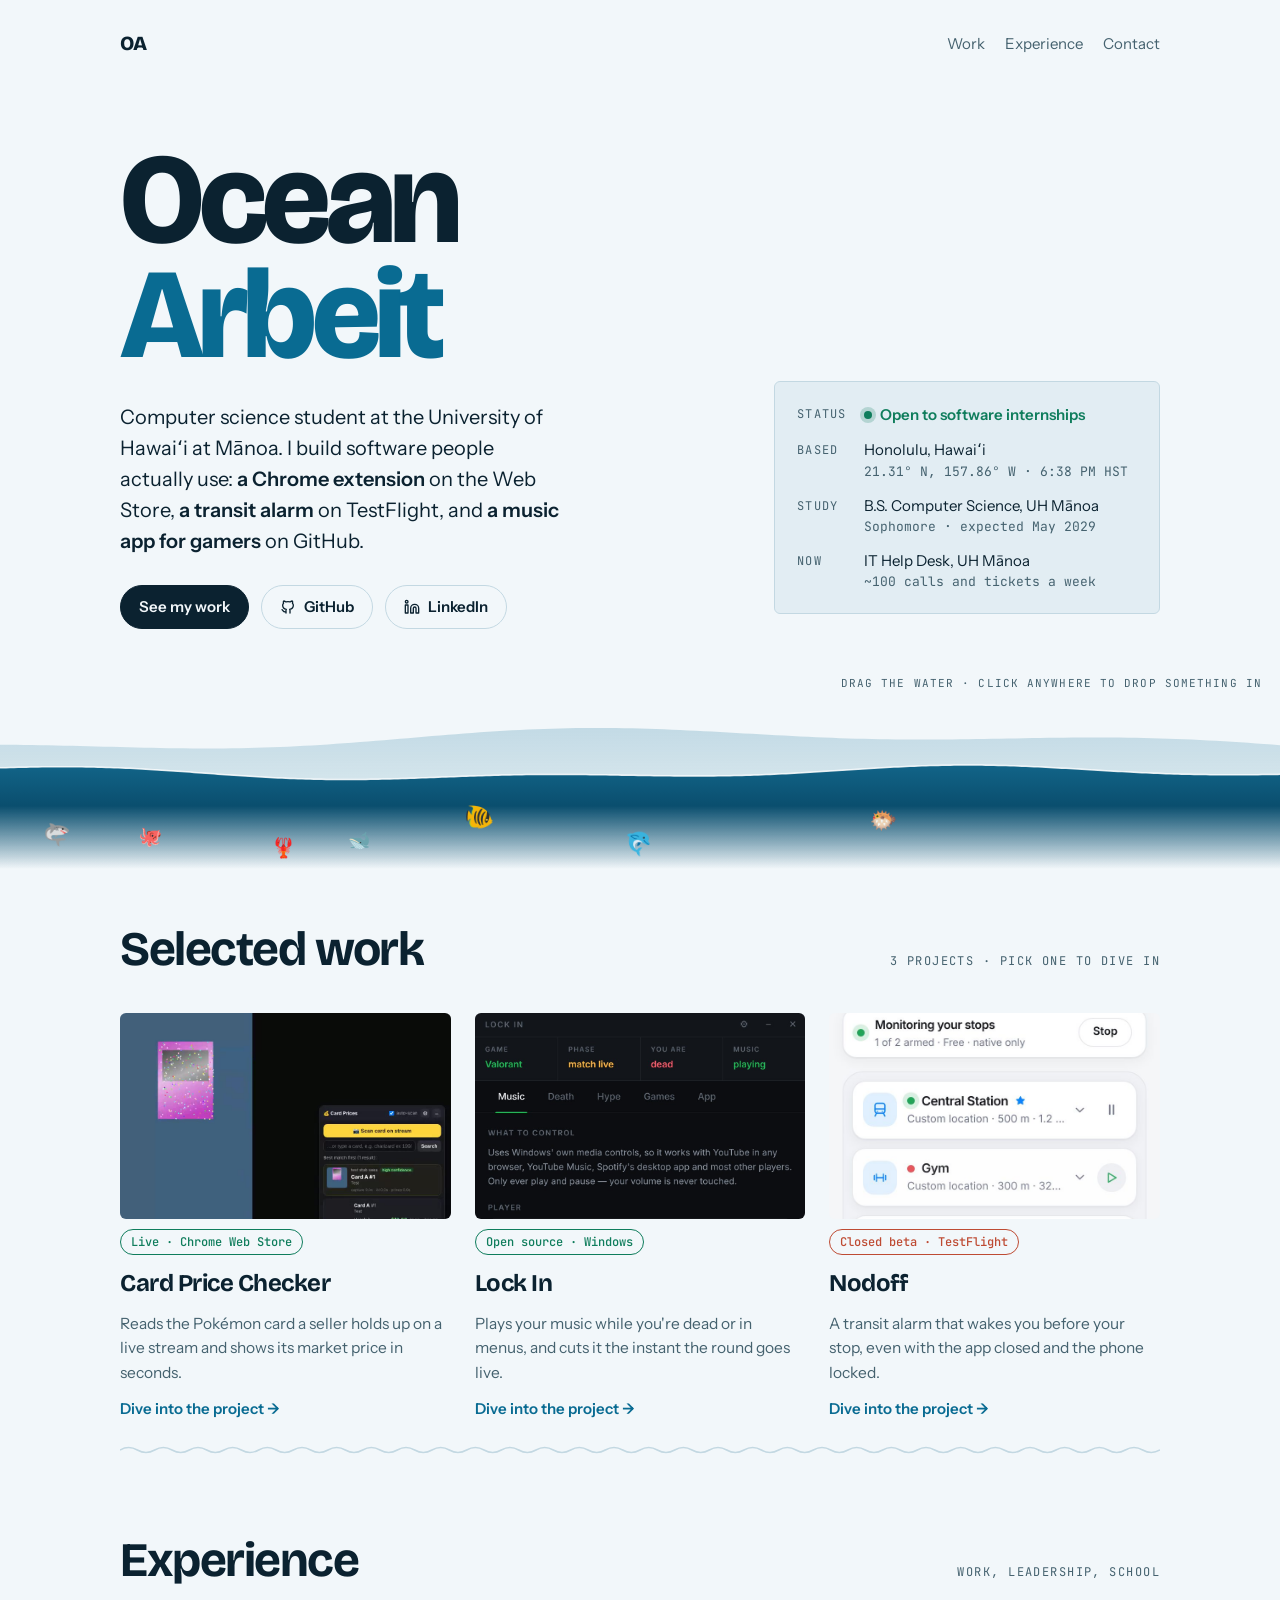
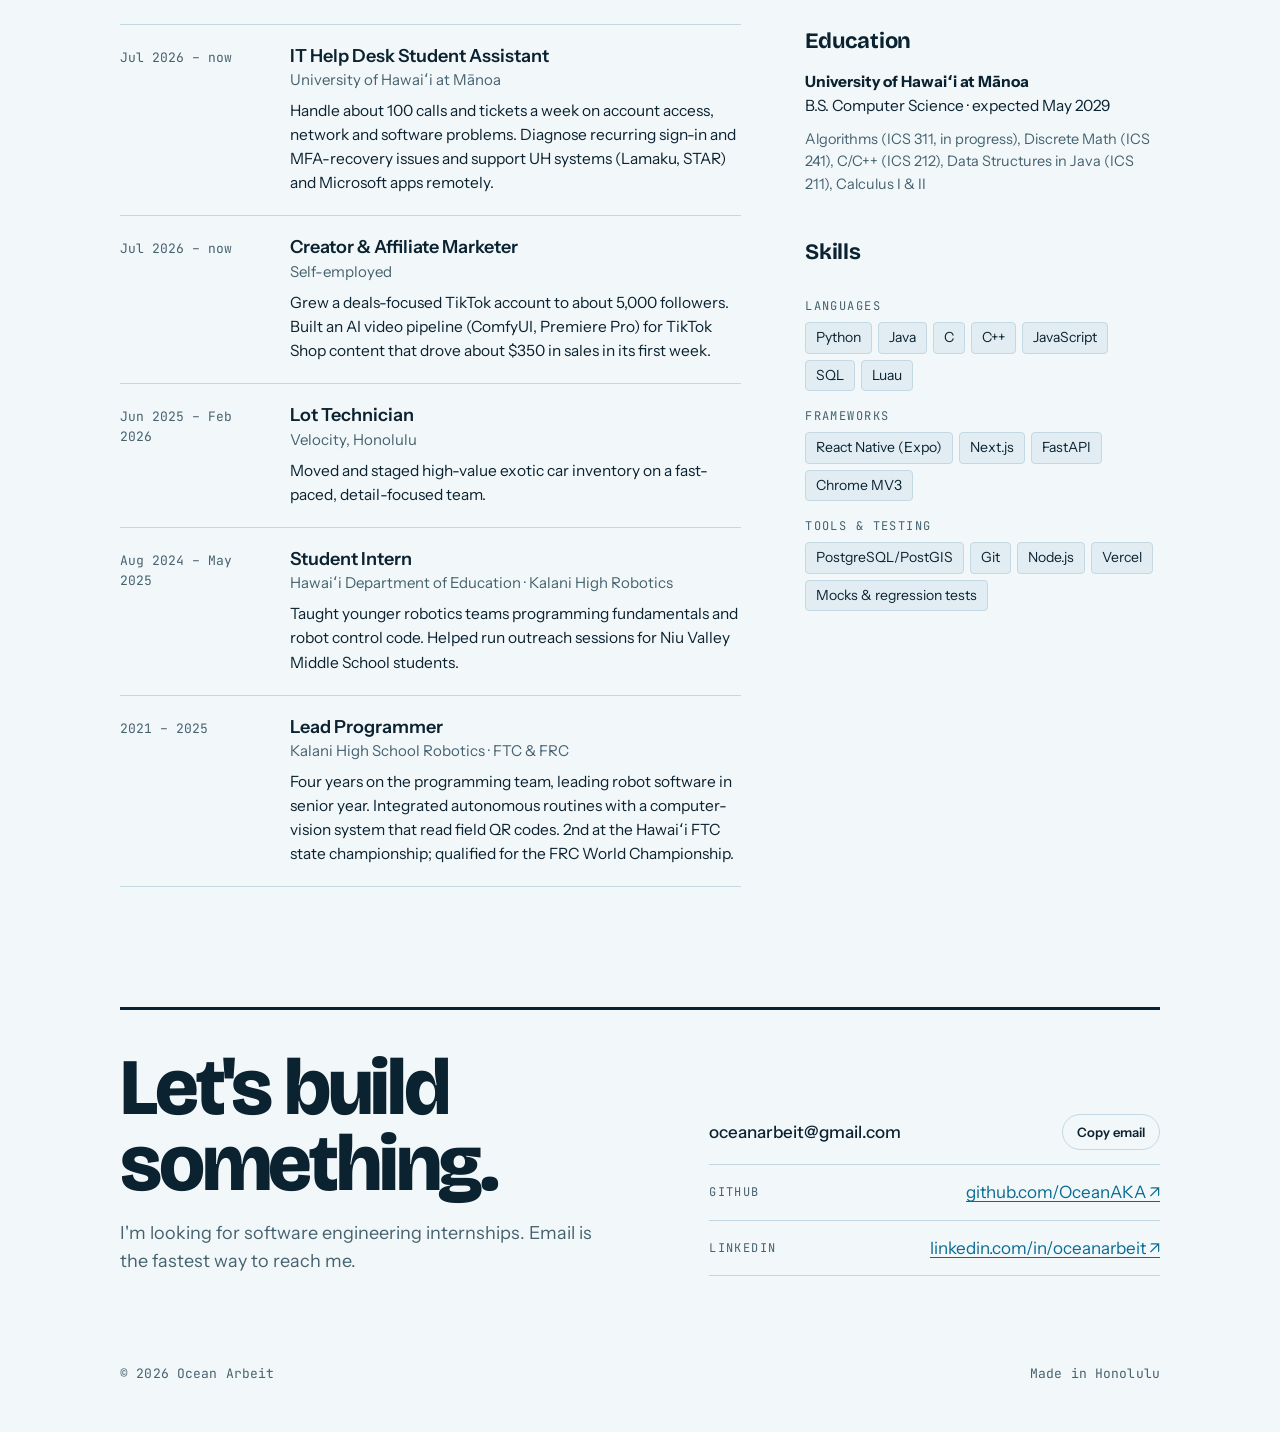
==== commit 2817fc06: "Tighten the hero intro Co-Authored-By: Claude Fable 5 <noreply@anthropic.com> Claude-Session: https:" ====
--- a/index.html
+++ b/index.html
@@ -25,7 +25,7 @@
   <div class="hero" id="top">
     <div>
       <h1 class="rise">Ocean <span>Arbeit</span></h1>
-      <p class="intro rise d1">Computer science student at the University of Hawaiʻi at Mānoa. I build software people actually use: <strong>a Chrome extension</strong> on the Web Store, <strong>a transit alarm</strong> in beta, and <strong>a desktop app</strong> that DJs around your deaths in Valorant.</p>
+      <p class="intro rise d1">Computer science student at the University of Hawaiʻi at Mānoa. I build software people actually use: <strong>a Chrome extension</strong> on the Web Store, <strong>a transit alarm</strong> on TestFlight, and <strong>a music app for gamers</strong> on GitHub.</p>
       <div class="hero-links rise d2">
         <a class="btn primary" href="#work">See my work</a>
         <a class="btn" href="https://github.com/OceanAKA">
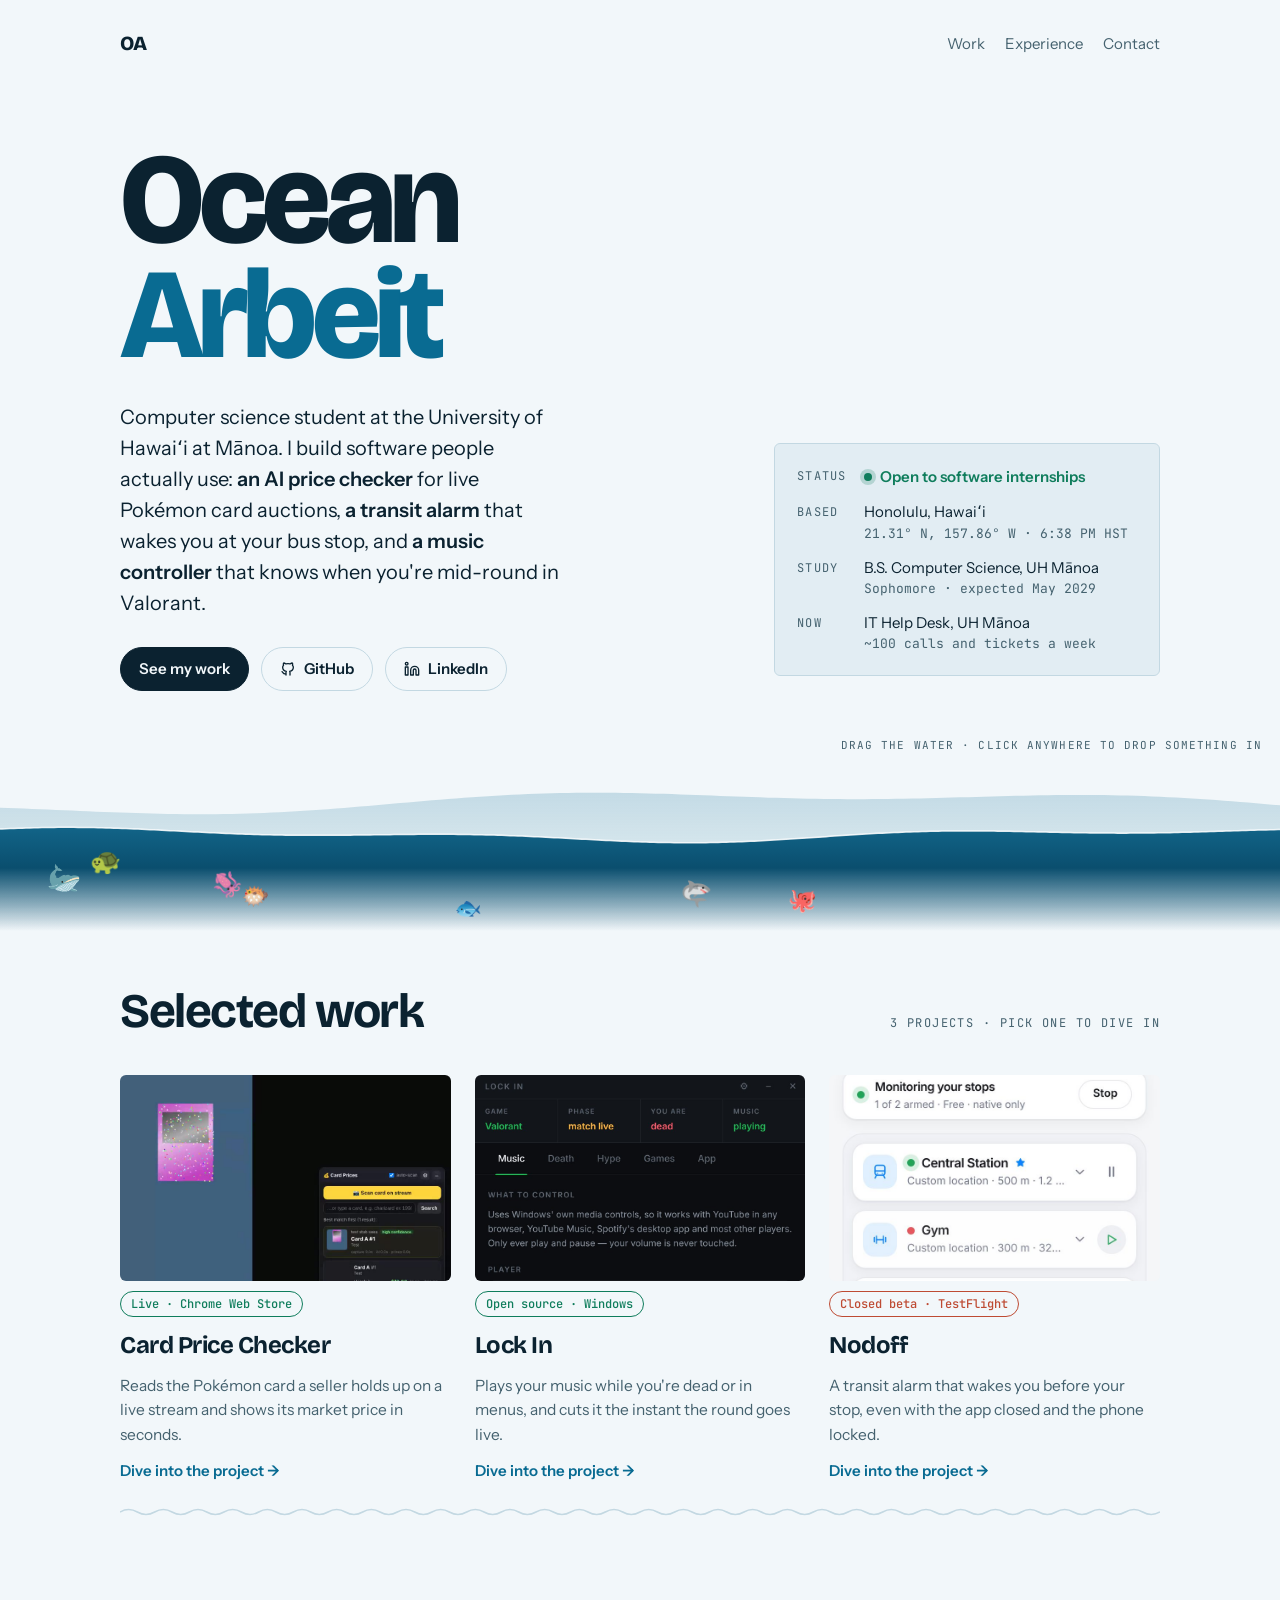
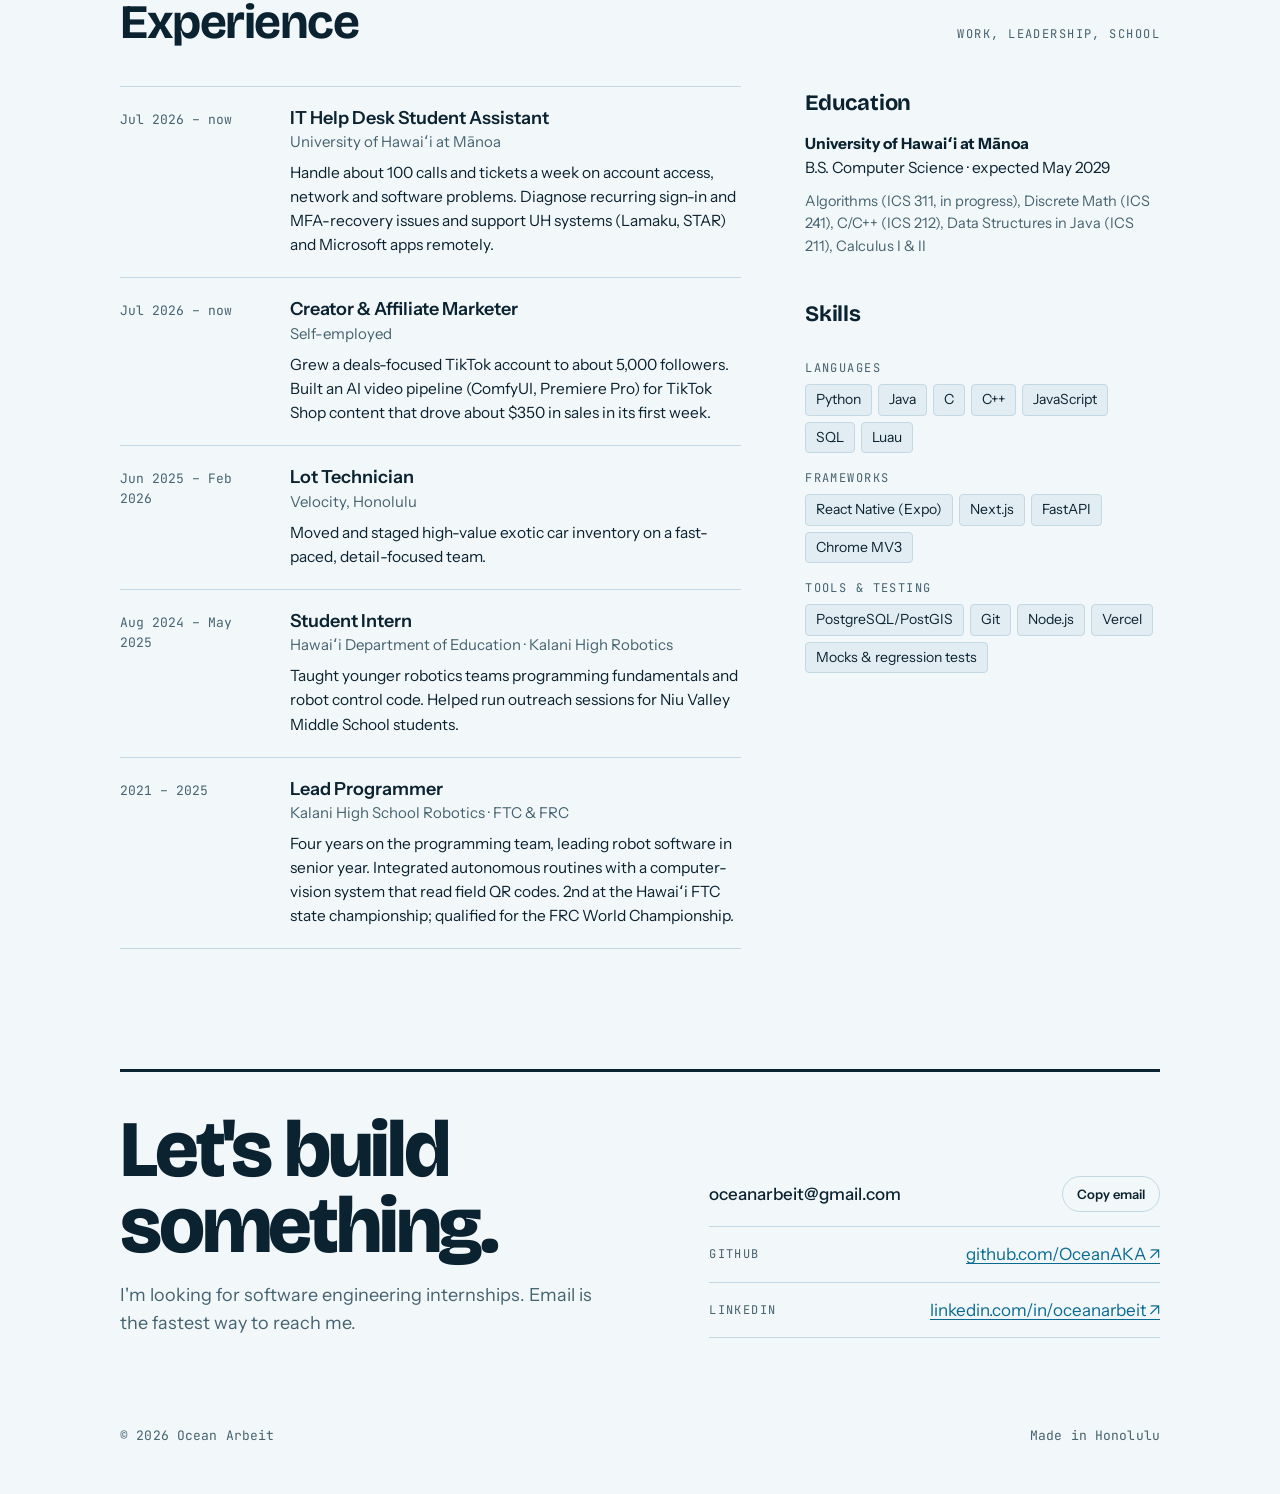
==== commit 291573c6: "Hero intro: describe the projects by what they do Co-Authored-By: Claude Fable 5 <noreply@anthropic." ====
--- a/index.html
+++ b/index.html
@@ -25,7 +25,7 @@
   <div class="hero" id="top">
     <div>
       <h1 class="rise">Ocean <span>Arbeit</span></h1>
-      <p class="intro rise d1">Computer science student at the University of Hawaiʻi at Mānoa. I build software people actually use: <strong>a Chrome extension</strong> on the Web Store, <strong>a transit alarm</strong> on TestFlight, and <strong>a music app for gamers</strong> on GitHub.</p>
+      <p class="intro rise d1">Computer science student at the University of Hawaiʻi at Mānoa. I build software people actually use: <strong>an AI price checker</strong> for live Pokémon card auctions, <strong>a transit alarm</strong> that wakes you at your bus stop, and <strong>a music controller</strong> that knows when you're mid-round in Valorant.</p>
       <div class="hero-links rise d2">
         <a class="btn primary" href="#work">See my work</a>
         <a class="btn" href="https://github.com/OceanAKA">
